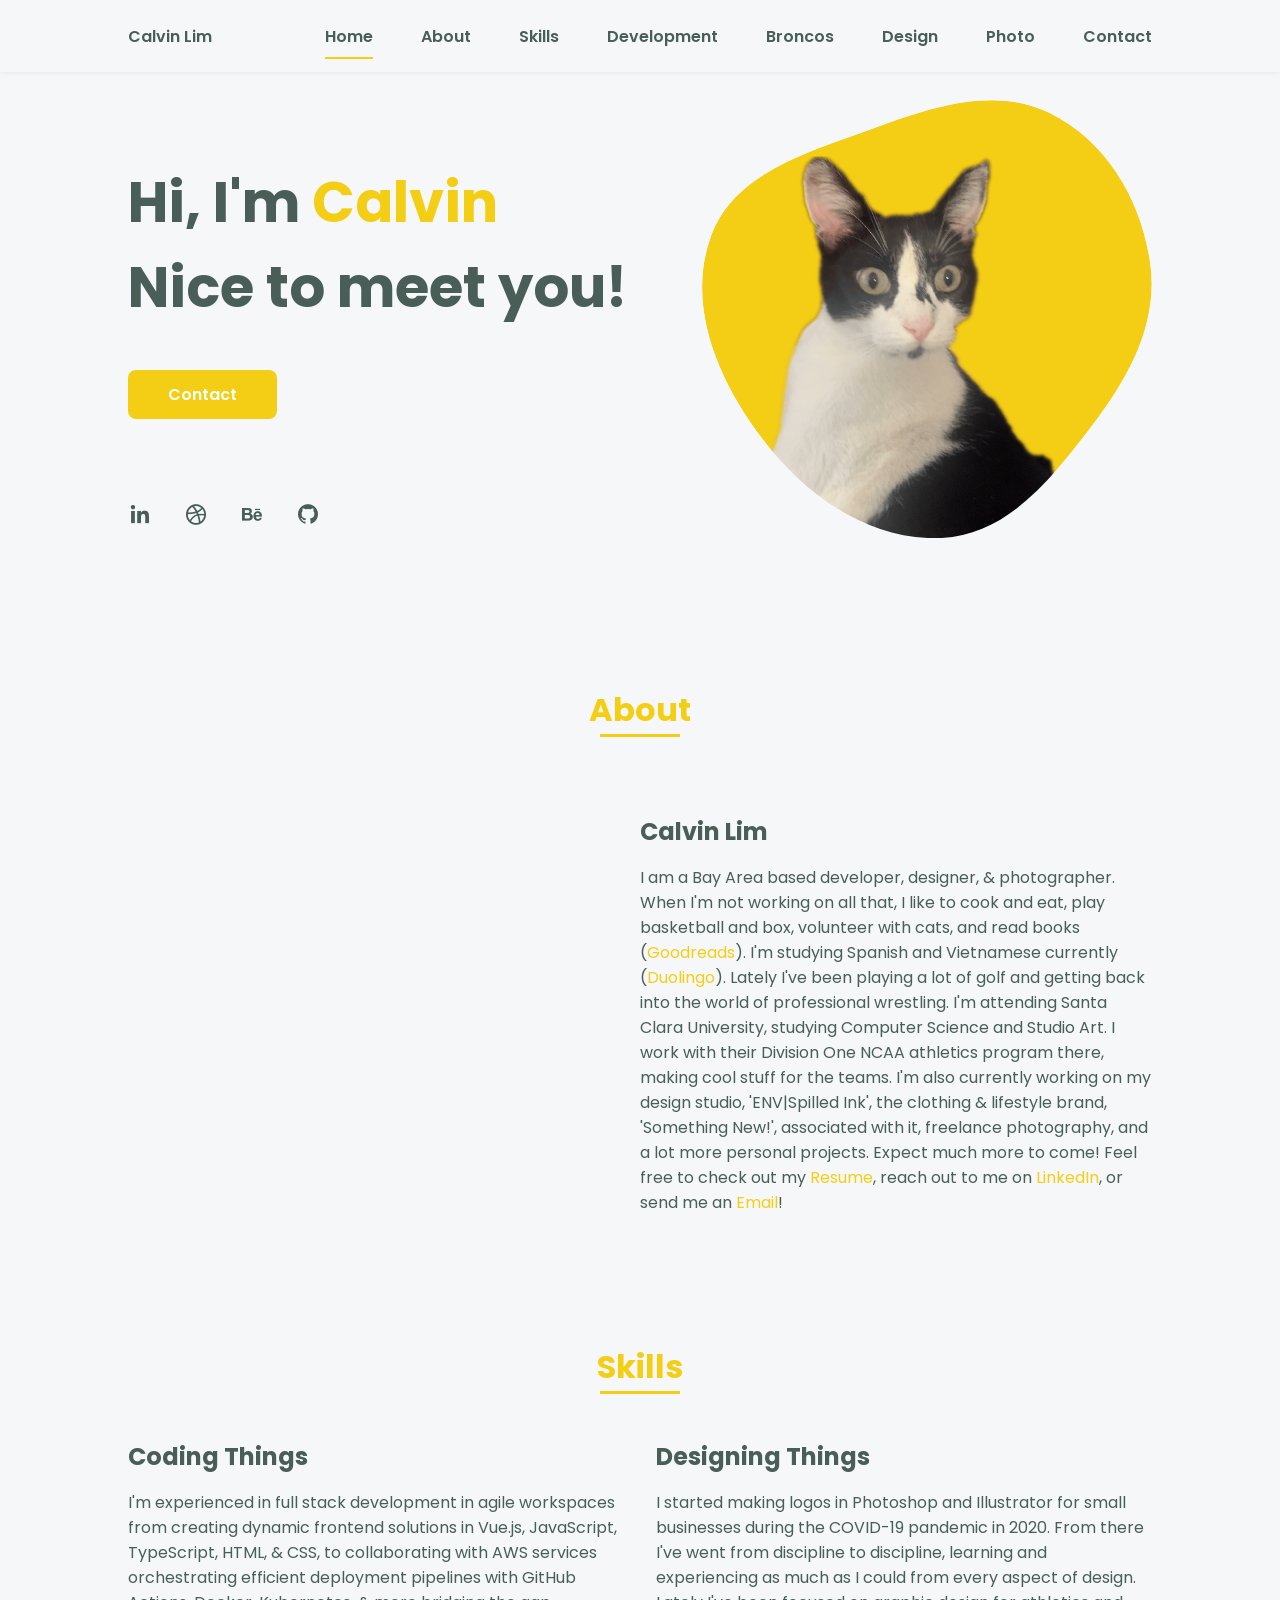
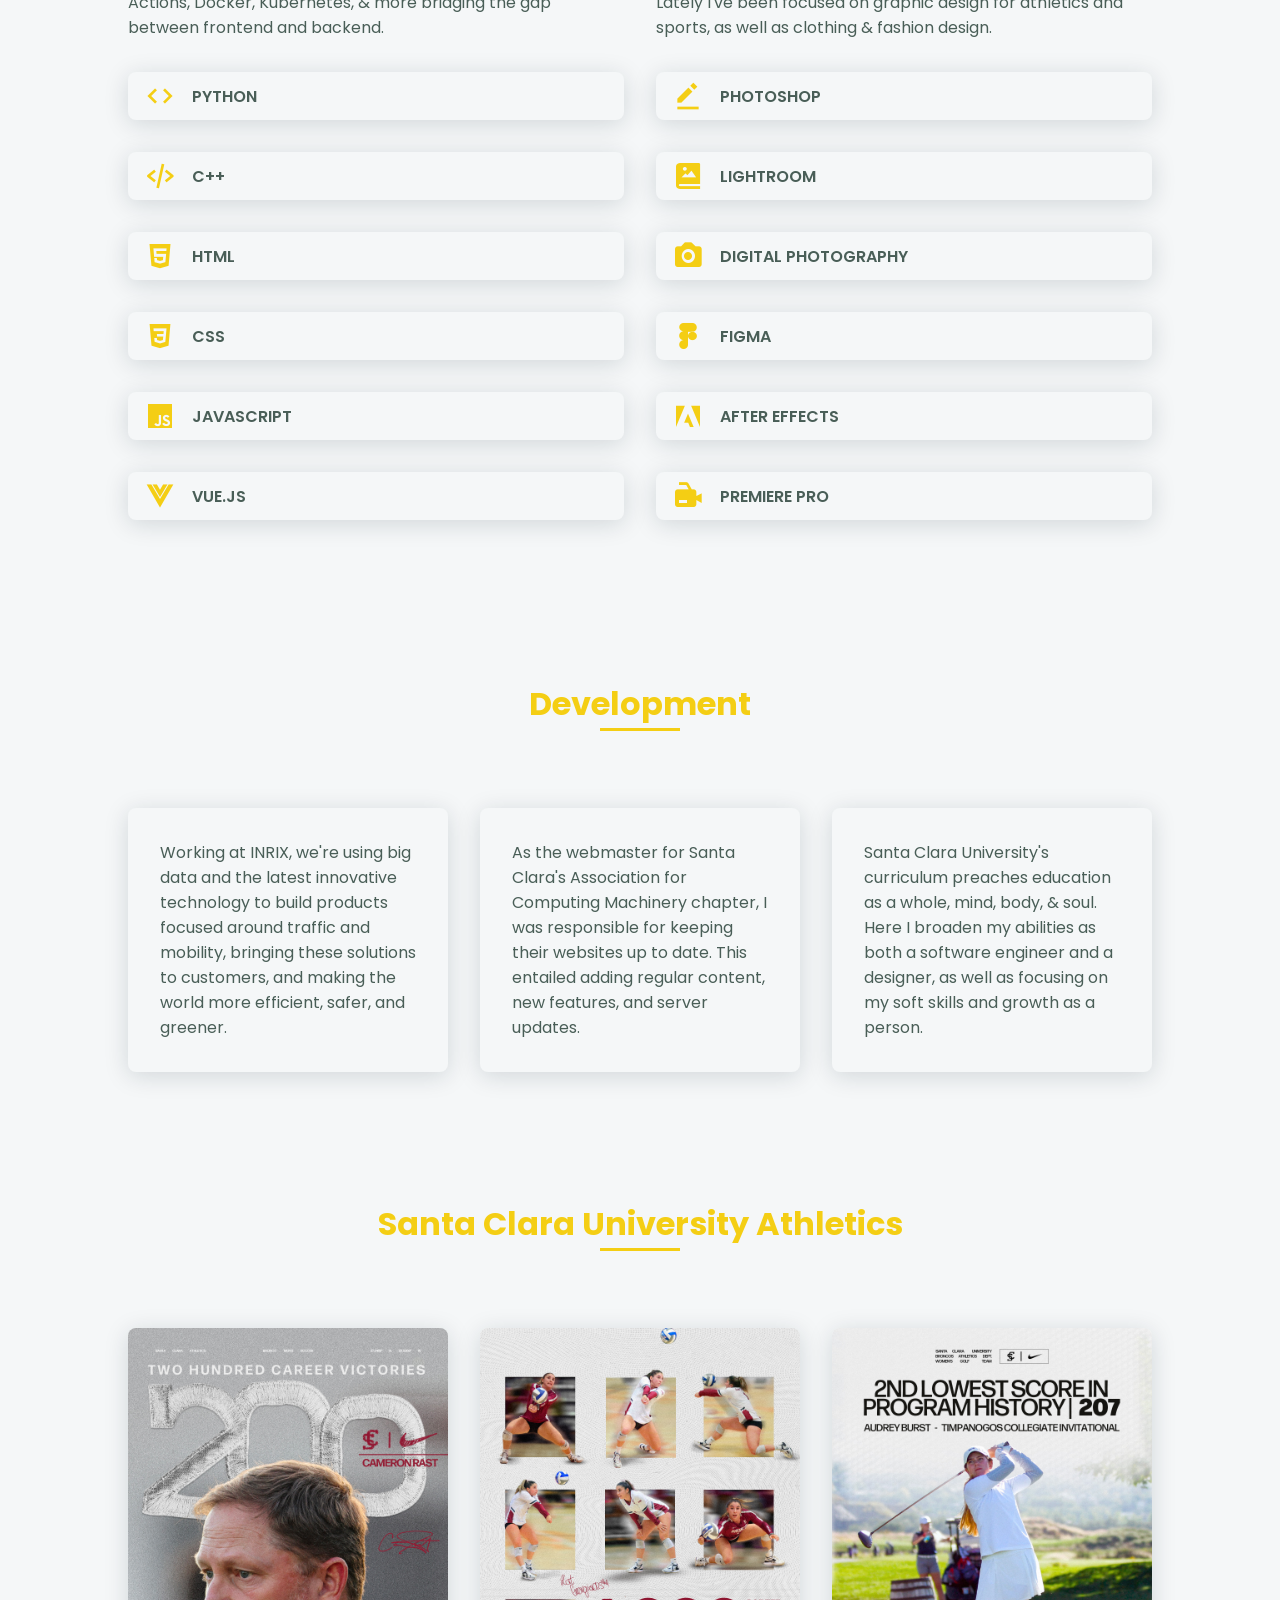
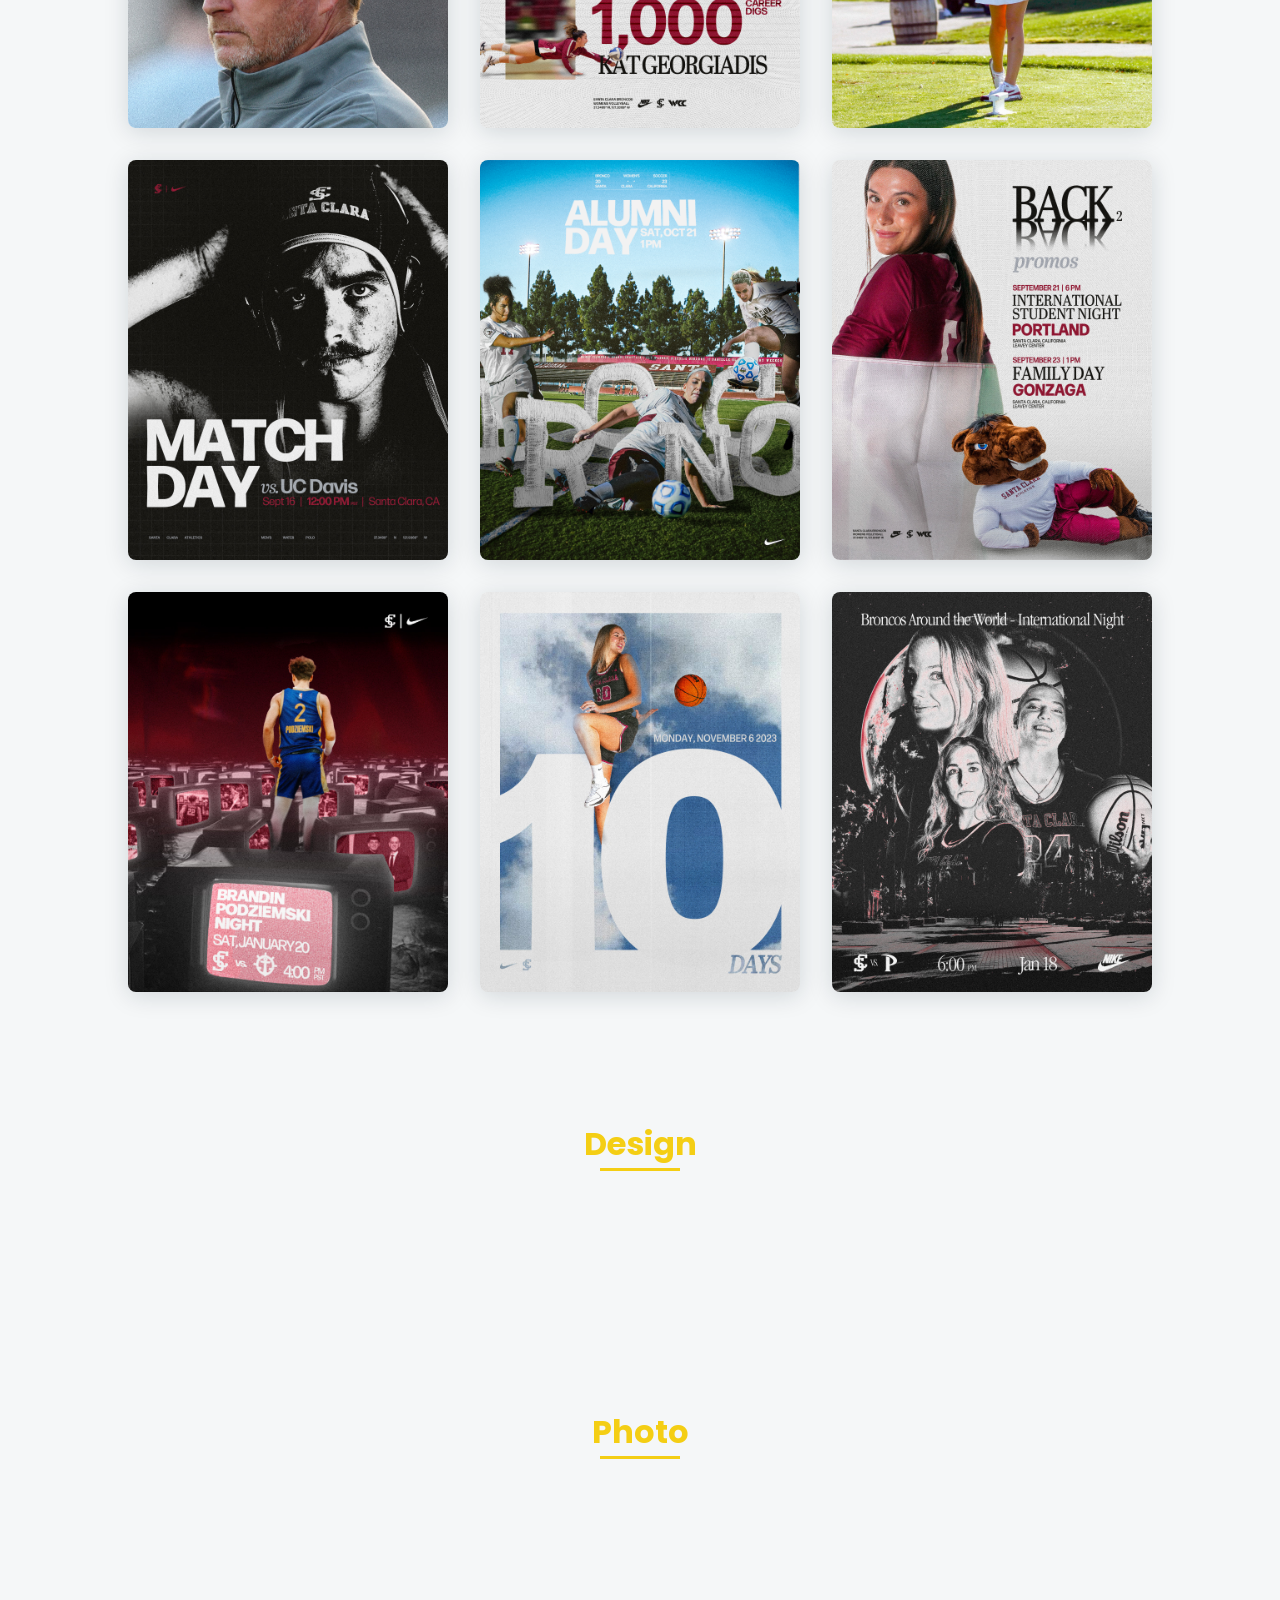
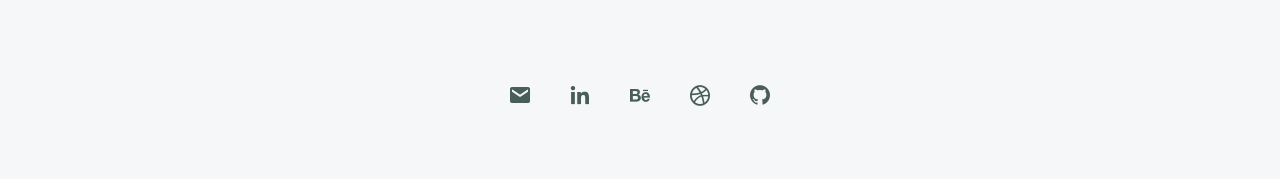
==== index.html @ a31be750 "updated Broncos portfolio" ====
<!DOCTYPE html>
<html lang="en">
    <head>
        <meta charset="UTF-8">
        <meta name="viewport" content="width=device-width, initial-scale=1.0">
        <link rel="stylesheet" href="assets/css/styles.css">
        <link rel="icon" type="image/x-icon" href="https://pixelartmaker-data-78746291193.nyc3.digitaloceanspaces.com/image/da82835a7ab0184.png">
        <link href='https://cdn.jsdelivr.net/npm/boxicons@2.0.5/css/boxicons.min.css' rel='stylesheet'>
        <title>Calvin Lim</title>
    </head>
    <body>
        <header class="l-header">
            <nav class="nav bd-grid">
                <div>
                    <a href="#" class="nav__logo">Calvin Lim</a>
                </div>
                <div class="nav__menu" id="nav-menu">
                    <ul class="nav__list">
                        <li class="nav__item"><a href="#home" class="nav__link active">Home</a></li>
                        <li class="nav__item"><a href="#about" class="nav__link">About</a></li>
                        <li class="nav__item"><a href="#skills" class="nav__link">Skills</a></li>
                        <li class="nav__item"><a href="#development" class="nav__link">Development</a></li>
                        <li class="nav__item"><a href="#broncos" class="nav__link">Broncos</a></li>
                        <li class="nav__item"><a href="#design" class="nav__link">Design</a></li>
                        <li class="nav__item"><a href="#photo" class="nav__link">Photo</a></li>
                        <li class="nav__item"><a href="mailto:wlcalvin3@gmail.com" target="_blank" class="nav__link">Contact</a></li>
                    </ul>
                </div>
                <div class="nav__toggle" id="nav-toggle">
                    <i class='bx bx-menu'></i>
                </div>
            </nav>
        </header>

        <main class="l-main">
            <section class="home bd-grid" id="home">
                <div class="home__data">
                    <h1 class="home__title">Hi, I'm <span class="home__title-color">Calvin</span>
                    <br> Nice to meet you!</h1>
                    <a href="mailto:wlcalvin3@gmail.com" target="_blank" class="button">Contact</a>
                </div>
                <div class="home__social">
                    <a href="https://linkedin.com/in/calvinwlim/" target="_blank" class="home__social-icon"><i class='bx bxl-linkedin'></i></a>
                    <a href="https://dribbble.com/calvinwlim" target="_blank" class="home__social-icon"><i class='bx bxl-dribbble'></i></a>
                    <a href="https://www.behance.net/calvinwlim" target="_blank" class="home__social-icon"><i class='bx bxl-behance' ></i></a>
                    <a href="https://github.com/calvinwlim" target="_blank" class="home__social-icon"><i class='bx bxl-github' ></i></a>
                </div>

                <div class="home__img">
                    <svg class="home__blob" viewBox="0 0 479 467" xmlns="http://www.w3.org/2000/svg" xmlns:xlink="http://www.w3.org/1999/xlink">
                        <mask id="mask0" mask-type="alpha">
                            <path d="M9.19024 145.964C34.0253 76.5814 114.865 54.7299 184.111 29.4823C245.804 6.98884 311.86 -14.9503 370.735 14.143C431.207 44.026 467.948 107.508 477.191 174.311C485.897 237.229 454.931 294.377 416.506 344.954C373.74 401.245 326.068 462.801 255.442 466.189C179.416 469.835 111.552 422.137 65.1576 361.805C17.4835 299.81 -17.1617 219.583 9.19024 145.964Z"/>
                        </mask>
                        <g mask="url(#mask0)">
                            <path d="M9.19024 145.964C34.0253 76.5814 114.865 54.7299 184.111 29.4823C245.804 6.98884 311.86 -14.9503 370.735 14.143C431.207 44.026 467.948 107.508 477.191 174.311C485.897 237.229 454.931 294.377 416.506 344.954C373.74 401.245 326.068 462.801 255.442 466.189C179.416 469.835 111.552 422.137 65.1576 361.805C17.4835 299.81 -17.1617 219.583 9.19024 145.964Z"/>
                            <image class="home__blob-img" x="50" y="60" href="assets/img/cat.png
                            "/>
                        </g>
                    </svg>
                </div>
            </section>

            <section class="about section " id="about">
                <h2 class="section-title">About</h2>
                <div class="about__container bd-grid">
                    <div class="about__img">
                        <img src="assets/img/me.png" alt="">
                    </div>
                    <div>
                        <h2 class="about__subtitle">Calvin Lim</h2>
                        <p class="about__text">I am a Bay Area based developer, designer, & photographer. When I'm not working on all that, I like to cook and eat, play basketball and box, volunteer with cats, and read books (<a href="https://www.goodreads.com/lebron" target="_blank">Goodreads</a>). I'm studying Spanish and Vietnamese currently (<a href="https://www.duolingo.com/profile/lebronofduolingo" target="_blank">Duolingo</a>). Lately I've been playing a lot of golf and getting back into the world of professional wrestling. I'm attending Santa Clara University, studying Computer Science and Studio Art. I work with their Division One NCAA athletics program there, making cool stuff for the teams. I'm also currently working on my design studio, 'ENV|Spilled Ink', the clothing & lifestyle brand, 'Something New!', associated with it, freelance photography, and a lot more personal projects. Expect much more to come! Feel free to check out my <a href="./assets/Calvin Lim - 2023 Resume.pdf"  target="_blank">Resume</a>, reach out to me on <a href="www.linkedin.com/in/calvinwlim/" target="_blank">LinkedIn</a>, or send me an <a href="mailto:wlcalvin3@gmail.com" target="_blank">Email</a>!</p>            
                    </div>                                   
                </div>
            </section>

            <section class="skills section" id="skills">
                <h2 class="section-title">Skills</h2>

                <div class="skills__container bd-grid">          
                    <div>
                        <h2 class="skills__subtitle">Coding Things</h2>
                        <p class="skills__text">I'm experienced in full stack development in agile workspaces from creating dynamic frontend solutions in Vue.js, JavaScript, TypeScript, HTML, & CSS, to collaborating with AWS services orchestrating efficient deployment pipelines with GitHub Actions, Docker, Kubernetes, & more bridging the gap between frontend and backend.</p>
                        <div class="skills__data">
                            <div class="skills__names">
                                <i class='bx bx-code skills__icon'></i>
                                <span class="skills__name">PYTHON</span>
                            </div>
                        </div>
                        <div class="skills__data">
                            <div class="skills__names">
                                <i class='bx bx-code-alt skills__icon'></i>
                                <span class="skills__name">C++</span>
                            </div>
                        </div>
                        <div class="skills__data">
                            <div class="skills__names">
                                <i class='bx bxl-html5 skills__icon'></i>
                                <span class="skills__name">HTML</span>
                            </div>
                        </div>
                        <div class="skills__data">
                            <div class="skills__names">
                                <i class='bx bxl-css3 skills__icon'></i>
                                <span class="skills__name">CSS</span>
                            </div>
                        </div>
                        <div class="skills__data">
                            <div class="skills__names">
                                <i class='bx bxl-javascript skills__icon' ></i>
                                <span class="skills__name">JAVASCRIPT</span>
                            </div>
                        </div>
                        <div class="skills__data">
                            <div class="skills__names">
                                <i class='bx bxl-vuejs skills__icon'></i>
                                <span class="skills__name">VUE.JS</span>
                            </div>
                        </div>
                    </div>
                    <div>
                        <h2 class="skills__subtitle">Designing Things</h2>
                        <p class="skills__text">I started making logos in Photoshop and Illustrator for small businesses during the COVID-19 pandemic in 2020. From there I've went from discipline to discipline, learning and experiencing as much as I could from every aspect of design. Lately I've been focused on graphic design for athletics and sports, as well as clothing & fashion design. </p>
                        <div class="skills__data">
                            <div class="skills__names">
                                <i class='bx bxs-edit-alt skills__icon'></i>
                                <span class="skills__name">PHOTOSHOP</span>
                            </div>
                        </div>
                        <div class="skills__data">
                            <div class="skills__names">
                                <i class='bx bxs-photo-album skills__icon'></i>
                                <span class="skills__name">LIGHTROOM</span>
                            </div>
                        </div>
                        <div class="skills__data">
                            <div class="skills__names">
                                <i class='bx bxs-camera skills__icon'></i>
                                <span class="skills__name">DIGITAL PHOTOGRAPHY</span>
                            </div>
                        </div>
                        <div class="skills__data">
                            <div class="skills__names">
                                <i class='bx bxl-figma skills__icon'></i>
                                <span class="skills__name">FIGMA</span>
                            </div>
                        </div>
                        <div class="skills__data">
                            <div class="skills__names">
                                <i class='bx bxl-adobe skills__icon' ></i>
                                <span class="skills__name">AFTER EFFECTS</span>
                            </div>
                        </div>
                        <div class="skills__data">
                            <div class="skills__names">
                                <i class='bx bxs-video-recording skills__icon'></i>
                                <span class="skills__name">PREMIERE PRO</span>
                            </div>
                        </div>
                    </div>
                </div>
            </section>

            <section class="work section" id="development">
                <h2 class="section-title">Development</h2>

                <div class="work__container bd-grid">
                    <a href="https://inrix.com/" target="_blank" class="work__img">
                        <img src="assets/img/development/work1.jpg" alt="">
                        <p class="work__text">
                            Working at INRIX, we're using big data and the latest innovative technology to build products focused around traffic and mobility, bringing these solutions to customers, and making the world more efficient, safer, and greener.
                        </p>
                    </a>
                    <a href="http://acm.engr.scu.edu/#/" target="_blank" class="work__img">
                        <img src="assets/img/development/work2.jpg" alt="">
                        <p class="work__text">
                            As the webmaster for Santa Clara's Association for Computing Machinery chapter, I was responsible for keeping their websites up to date. This entailed adding regular content, new features, and server updates.
                        </p>
                    </a>
                    <a class="work__img">
                        <img src="assets/img/development/work3.jpg" alt="">
                        <p class="work__text">
                            Santa Clara University's curriculum preaches education as a whole, mind, body, & soul. Here I broaden my abilities as both a software engineer and a designer, as well as focusing on my soft skills and growth as a person.
                        </p>
                    </a>
                </div>
            </section>

            <section class="work section" id="broncos">
                <h2 class="section-title">Santa Clara University Athletics</h2>

                <div class="work__container bd-grid">
                    <a href="https://santaclarabroncos.com/" target="_blank" class="work__img">
                        <img src="assets/img/broncos/1.jpg" alt="">
                    </a>
                    <a href="https://santaclarabroncos.com/" target="_blank" class="work__img">
                        <img src="assets/img/broncos/2.jpg" alt="">
                    </a>
                    <a href="https://santaclarabroncos.com/" target="_blank" class="work__img">
                        <img src="assets/img/broncos/3.jpg" alt="">
                    </a>
                    <a href="https://santaclarabroncos.com/" target="_blank" class="work__img">
                        <img src="assets/img/broncos/4.jpg" alt="">
                    </a>
                    <a href="https://santaclarabroncos.com/" target="_blank" class="work__img">
                        <img src="assets/img/broncos/5.jpg" alt="">
                    </a>
                    <a href="https://santaclarabroncos.com/" target="_blank" class="work__img">
                        <img src="assets/img/broncos/6.jpg" alt="">
                    </a>
                    <a href="https://santaclarabroncos.com/" target="_blank" class="work__img">
                        <img src="assets/img/broncos/7.jpg" alt="">
                    </a>
                    <a href="https://santaclarabroncos.com/" target="_blank" class="work__img">
                        <img src="assets/img/broncos/8.jpg" alt="">
                    </a>
                    <a href="https://santaclarabroncos.com/" target="_blank" class="work__img">
                        <img src="assets/img/broncos/9.jpg" alt="">
                    </a>
                </div>
            </section>

            <section class="work section" id="design">
                <h2 class="section-title">Design</h2>

                <div class="work__container bd-grid">
                    <a href="https://www.behance.net/calvinwlim" target="_blank" class="work__img">
                        <img src="assets/img/work/work1.jpg" alt="">
                    </a>
                    <a href="https://www.behance.net/calvinwlim" target="_blank" class="work__img">
                        <img src="assets/img/work/work2.jpg" alt="">
                    </a>
                    <a href="https://www.behance.net/calvinwlim" target="_blank" class="work__img">
                        <img src="assets/img/work/work3.jpg" alt="">
                    </a>
                    <a href="https://www.behance.net/calvinwlim" target="_blank" class="work__img">
                        <img src="assets/img/work/work4.jpg" alt="">
                    </a>
                    <a href="https://www.behance.net/calvinwlim" target="_blank" class="work__img">
                        <img src="assets/img/work/work5.png" alt="">
                    </a>
                    <a href="https://www.behance.net/calvinwlim" target="_blank" class="work__img">
                        <img src="assets/img/work/work6.jpg" alt="">
                    </a>
                </div>
            </section>

            <section class="work section" id="photo">
                <h2 class="section-title">Photo</h2>

                <div class="work__container bd-grid">
                    <a href="https://www.behance.net/spilledink" target="_blank" class="work__img">
                        <img src="assets/img/photos/photo1.jpg" alt="">
                    </a>
                    <a href="https://www.behance.net/spilledink" target="_blank" class="work__img">
                        <img src="assets/img/photos/photo2.jpg" alt="">
                    </a>
                    <a href="https://www.behance.net/spilledink" target="_blank" class="work__img">
                        <img src="assets/img/photos/photo3.jpg" alt="">
                    </a>
                    <a href="https://www.behance.net/spilledink" target="_blank" class="work__img">
                        <img src="assets/img/photos/photo4.jpg" alt="">
                    </a>
                    <a href="https://www.behance.net/spilledink" target="_blank" class="work__img">
                        <img src="assets/img/photos/photo5.jpg" alt="">
                    </a>
                    <a href="https://www.behance.net/spilledink" target="_blank" class="work__img">
                        <img src="assets/img/photos/photo6.jpg" alt="">
                    </a>
                    <a href="https://www.behance.net/spilledink" target="_blank" class="work__img">
                        <img src="assets/img/photos/photo7.jpg" alt="">
                    </a>
                    <a href="https://www.behance.net/spilledink" target="_blank" class="work__img">
                        <img src="assets/img/photos/photo8.jpg" alt="">
                    </a>
                    <a href="https://www.behance.net/spilledink" target="_blank" class="work__img">
                        <img src="assets/img/photos/photo9.jpg" alt="">
                    </a>
                </div>
            </section>
        </main>

        <footer class="footer">
            <div class="footer__social">
                <a href="mailto:wlcalvin3@gmail.com" class="footer__icon"><i class='bx bxs-envelope'></i></a>
                <a href="https://www.linkedin.com/in/calvinwlim/" target="_blank" class="footer__icon"><i class='bx bxl-linkedin'></i></a>
                <a href="https://www.behance.net/calvinwlim" target="_blank" class="footer__icon"><i class='bx bxl-behance' ></i></a>
                <a href="https://dribbble.com/calvinwlim" target="_blank" class="footer__icon"><i class='bx bxl-dribbble'></i></a>
                <a href="https://github.com/calvinwlim" target="_blank" class="footer__icon"><i class='bx bxl-github' ></i></a>
            </div>
        </footer>

        <script src="https://unpkg.com/scrollreveal"></script>
        <script src="assets/js/main.js"></script>
    </body>
</html>
---- assets/css/styles.css ----
@import url("https://fonts.googleapis.com/css2?family=Poppins:wght@400;600;700&display=swap");

:root {
  --header-height: 3rem;
  --font-semi: 600;
  --hue-color: 224;
  --first-color: #F4CE14;
  --second-color: #495E57;
  --body-font: 'Poppins', sans-serif;
  --big-font-size: 2rem;
  --h2-font-size: 1.25rem;
  --normal-font-size: .938rem;
  --smaller-font-size: .75rem;
  --mb-2: 1rem;
  --mb-4: 2rem;
  --mb-5: 2.5rem;
  --mb-6: 3rem;
  --z-back: -10;
  --z-fixed: 100;
}

@media screen and (min-width: 968px) {
  :root {
    --big-font-size: 3.5rem;
    --h2-font-size: 2rem;
    --normal-font-size: 1rem;
    --smaller-font-size: .875rem;
  }
}

/*===== BASE =====*/
*, ::before, ::after {
  box-sizing: border-box;
  background-color: #F5F7F8;
}

html {
  scroll-behavior: smooth;
}

body {
  margin: var(--header-height) 0 0 0;
  font-family: var(--body-font);
  font-size: var(--normal-font-size);
  color: var(--second-color);
}

h1, h2, p {
  margin: 0;
}

ul {
  margin: 0;
  padding: 0;
  list-style: none;
}

a {
  color: #F4CE14;
  text-decoration: none;
}

img {
  max-width: 100%;
  height: auto;
  display: block;
}

.section-title {
  position: relative;
  font-size: var(--h2-font-size);
  color: var(--first-color);
  margin-top: var(--mb-2);
  margin-bottom: var(--mb-4);
  text-align: center;
}

.section-title::after {
  position: absolute;
  content: '';
  width: 64px;
  height: 0.18rem;
  left: 0;
  right: 0;
  margin: auto;
  top: 2rem;
  background-color: var(--first-color);
}

.section {
  padding-top: 3rem;
  padding-bottom: 2rem;
}

.bd-grid {
  max-width: 1024px;
  display: grid;
  margin-left: var(--mb-2);
  margin-right: var(--mb-2);
}

.l-header {
  width: 100%;
  position: fixed;
  top: 0;
  left: 0;
  z-index: var(--z-fixed);
  background-color: #F5F7F8;
  box-shadow: 0 1px 4px rgba(146, 161, 176, 0.15);
}

.nav {
  height: var(--header-height);
  display: flex;
  justify-content: space-between;
  align-items: center;
  font-weight: var(--font-semi);
}

@media screen and (max-width: 767px) {
  .nav__menu {
    position: fixed;
    top: var(--header-height);
    right: -100%;
    width: 80%;
    height: 100%;
    padding: 2rem;
    background-color: var(--second-color);
    transition: .1s;
  }
}

.nav__item {
  margin-bottom: var(--mb-4);
}

.nav__link {
  position: relative;
  color: #fff;
}

.nav__link:hover {
  position: relative;
}

.nav__link:hover::after {
  position: absolute;
  content: '';
  width: 100%;
  height: 0.18rem;
  left: 0;
  top: 2rem;
  background-color: var(--first-color);
}

.nav__logo {
  color: var(--second-color);
}

.nav__toggle {
  color: var(--second-color);
  font-size: 1.5rem;
  cursor: pointer;
}

.active::after {
  position: absolute;
  content: '';
  width: 100%;
  height: 0.18rem;
  left: 0;
  top: 2rem;
  background-color: var(--first-color);
}

.show {
  right: 0;
}

.home {
  position: relative;
  row-gap: 5rem;
  padding: 4rem 0 5rem;
}

.home__data {
  align-self: center;
}

.home__title {
  font-size: var(--big-font-size);
  margin-bottom: var(--mb-5);
}

.home__title-color {
  color: var(--first-color);
  
}

.home__social {
  display: flex;
  flex-direction: column;
}

.home__social-icon {
  width: max-content;
  margin-bottom: var(--mb-2);
  font-size: 1.5rem;
  color: var(--second-color);
}

.home__social-icon:hover {
  color: var(--first-color);
}

.home__img {
  position: absolute;
  right: 0;
  bottom: 0;
  width: 260px;
}

.home__blob {
  fill: var(--first-color);
}

.home__blob-img {
  width: 360px;
}

/*BUTTONS*/
.button {
  display: inline-block;
  background-color: var(--first-color);
  color: #fff;
  padding: .75rem 2.5rem;
  font-weight: var(--font-semi);
  border-radius: .5rem;
  transition: .1s;
}

.button:hover {
  box-shadow: 0px 10px 36px rgba(0, 0, 0, 0.15);
}

/* ===== ABOUT =====*/
.about__container {
  row-gap: 2rem;
  text-align: center;
}

.about__subtitle {
  margin-bottom: var(--mb-2);
}

.about__img {
  justify-self: center;
}

.about__img img {
  width: 200px;
  border-radius: .5rem;
}

.skills__container {
  row-gap: 2rem;
  text-align: center;
}

.skills__subtitle {
  margin-bottom: var(--mb-2);
}

.skills__text {
  margin-bottom: var(--mb-4);
}

.skills__data {
  display: flex;
  justify-content: space-between;
  align-items: center;
  position: relative;
  font-weight: var(--font-semi);
  padding: .5rem 1rem;
  margin-bottom: var(--mb-4);
  border-radius: .5rem;
  box-shadow: 0px 4px 25px rgba(14, 36, 49, 0.15);
}

.skills__icon {
  font-size: 2rem;
  margin-right: var(--mb-2);
  color: var(--first-color);
}

.skills__names {
  display: flex;
  align-items: center;
}

.skills__bar {
  position: absolute;
  left: 0;
  bottom: 0;
  background-color: var(--first-color);
  height: .25rem;
  border-radius: .5rem;
  z-index: var(--z-back);
}

.skills__html {
  width: 95%;
}

.skills__css {
  width: 85%;
}

.skills__js {
  width: 65%;
}

.skills__ux {
  width: 85%;
}

.skills__img {
  border-radius: .5rem;
}

.work__container {
  row-gap: 2rem;
}

.work__img {
  box-shadow: 0px 4px 25px rgba(14, 36, 49, 0.15);
  border-radius: .5rem;
  overflow: hidden;
}

.work__img img {
  transition: .3s;
}

.work__img img:hover {
  transform: scale(1.1);
}

.work__text {
  color: var(--second-color);
  margin-top: var(--mb-4);
  margin-bottom: var(--mb-4);
  margin-left: var(--mb-4);
  margin-right: var(--mb-4);
}

.contact__input {
  width: 100%;
  font-size: var(--normal-font-size);
  font-weight: var(--font-semi);
  padding: 1rem;
  border-radius: .5rem;
  border: 1.5px solid var(--second-color);
  outline: none;
  margin-bottom: var(--mb-4);
}

.contact__button {
  display: block;
  border: none;
  outline: none;
  font-size: var(--normal-font-size);
  cursor: pointer;
  margin-left: auto;
}

.footer {
  background-color: #F5F7F8;
  color: #495E57;
  text-align: center;
  font-weight: var(--font-semi);
  padding: 2rem 0;
}

.footer__title {
  font-size: 2rem;
  margin-bottom: var(--mb-4);
}

.footer__social {
  margin-bottom: var(--mb-4);
}

.footer__icon {
  font-size: 1.5rem;
  color: #495E57;
  margin: 0 var(--mb-2);
}

.footer__copy {
  font-size: var(--smaller-font-size);
}

@media screen and (max-width: 320px) {
  .home {
    row-gap: 2rem;
  }
  .home__img {
    width: 200px;
  }
}

@media screen and (min-width: 576px) {
  .home {
    padding: 4rem 0 2rem;
  }
  .home__social {
    padding-top: 0;
    padding-bottom: 2.5rem;
    flex-direction: row;
    align-self: flex-end;
  }
  .home__social-icon {
    margin-bottom: 0;
    margin-right: var(--mb-4);
  }
  .home__img {
    width: 300px;
    bottom: 25%;
  }
  .about__container {
    grid-template-columns: repeat(2, 1fr);
    align-items: center;
    text-align: initial;
  }
  .skills__container {
    grid-template-columns: .7fr;
    justify-content: center;
    column-gap: 1rem;
  }
  .work__container {
    grid-template-columns: repeat(2, 1fr);
    column-gap: 2rem;
    padding-top: 2rem;
  }
  .contact__form {
    width: 360px;
    padding-top: 2rem;
  }
  .contact__container {
    justify-items: center;
  }
}

@media screen and (min-width: 768px) {
  body {
    margin: 0;
  }
  .section {
    padding-top: 4rem;
    padding-bottom: 3rem;
  }
  .section-title {
    margin-bottom: var(--mb-6);
  }
  .section-title::after {
    width: 80px;
    top: 3rem;
  }
  .nav {
    height: calc(var(--header-height) + 1.5rem);
  }
  .nav__list {
    display: flex;
    padding-top: 0;
  }
  .nav__item {
    margin-left: var(--mb-6);
    margin-bottom: 0;
  }
  .nav__toggle {
    display: none;
  }
  .nav__link {
    color: var(--second-color);
  }
  .home {
    padding: 8rem 0 2rem;
  }
  .home__img {
    width: 400px;
    bottom: 10%;
  }
  .about__container {
    padding-top: 2rem;
  }
  .about__img img {
    width: 500px;
  }
  .skills__container {
    grid-template-columns: repeat(2, 1fr);
    column-gap: 2rem;
    align-items: center;
    text-align: initial;
  }
  .work__container {
    grid-template-columns: repeat(3, 1fr);
    column-gap: 2rem;
  }
}

@media screen and (min-width: 992px) {
  .bd-grid {
    margin-left: auto;
    margin-right: auto;
  }
  .home {
    padding: 10rem 0 2rem;
  }
  .home__img {
    width: 450px;
  }
}
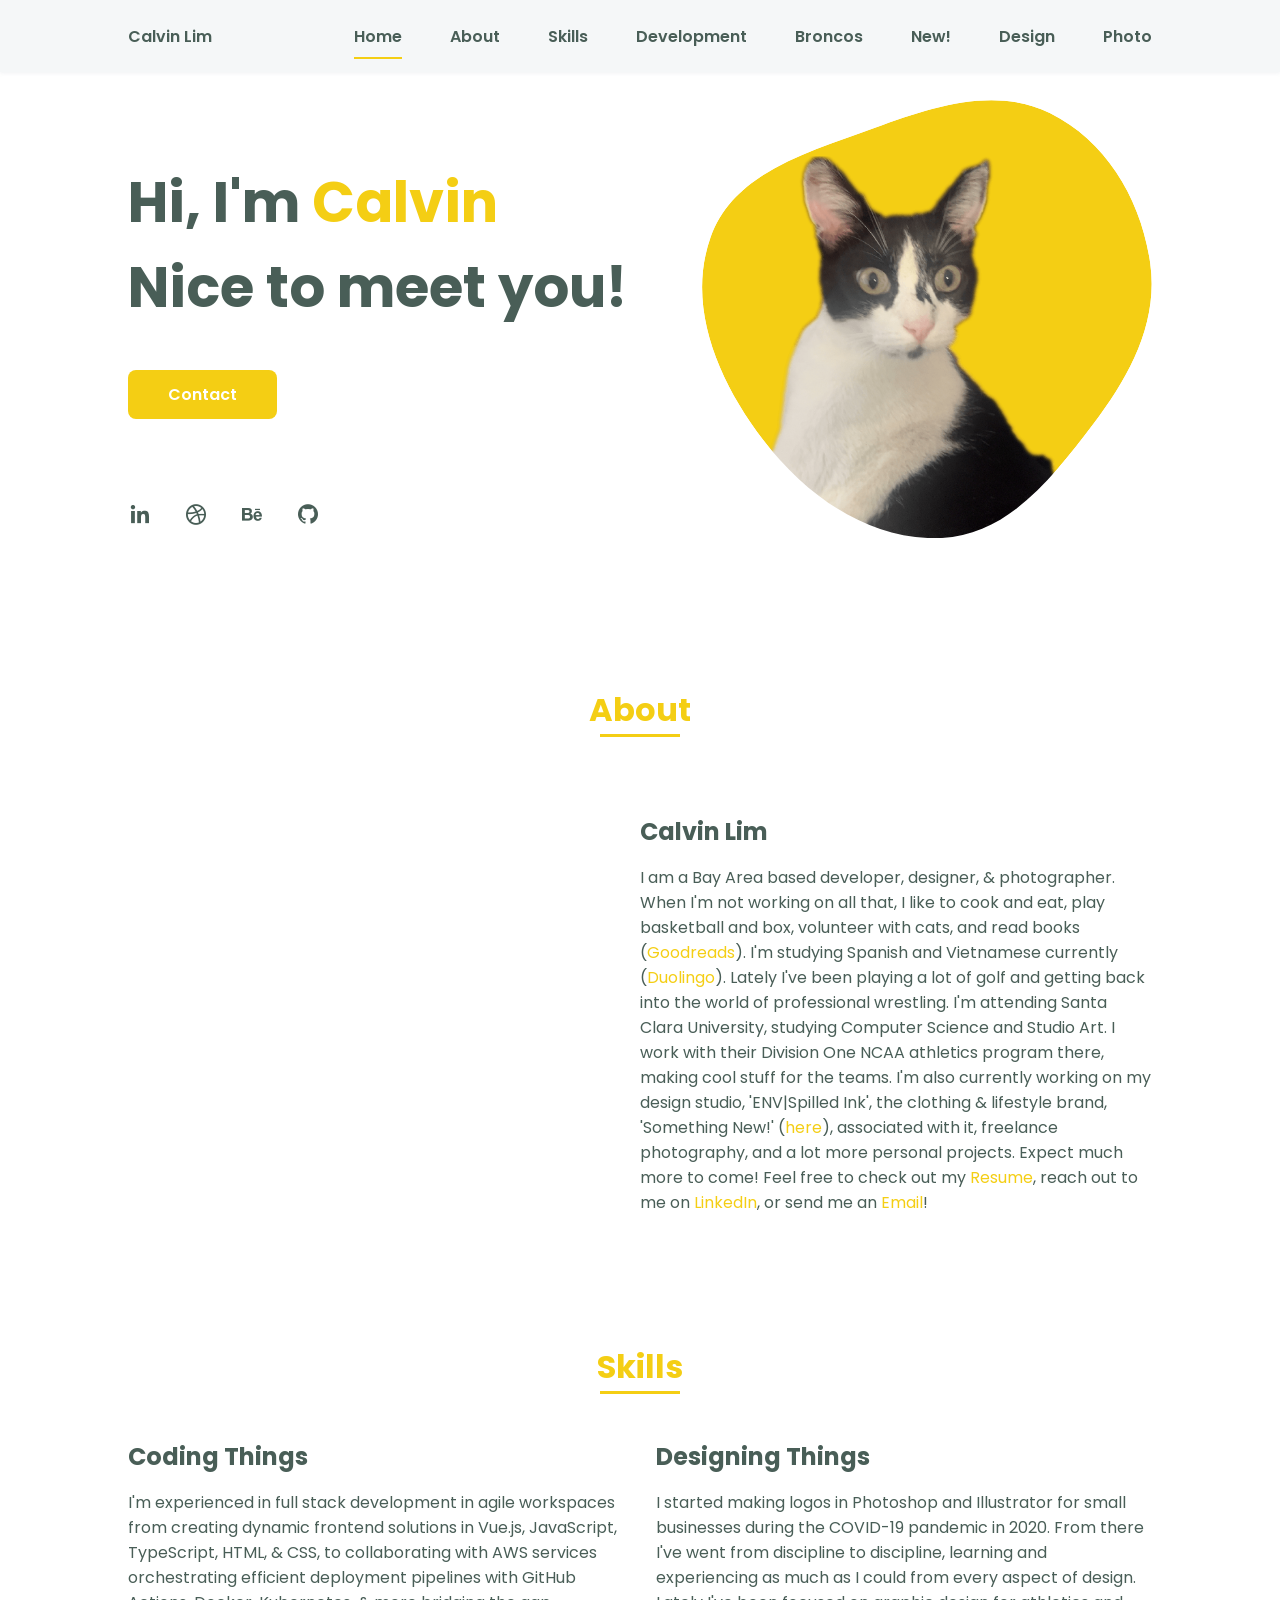
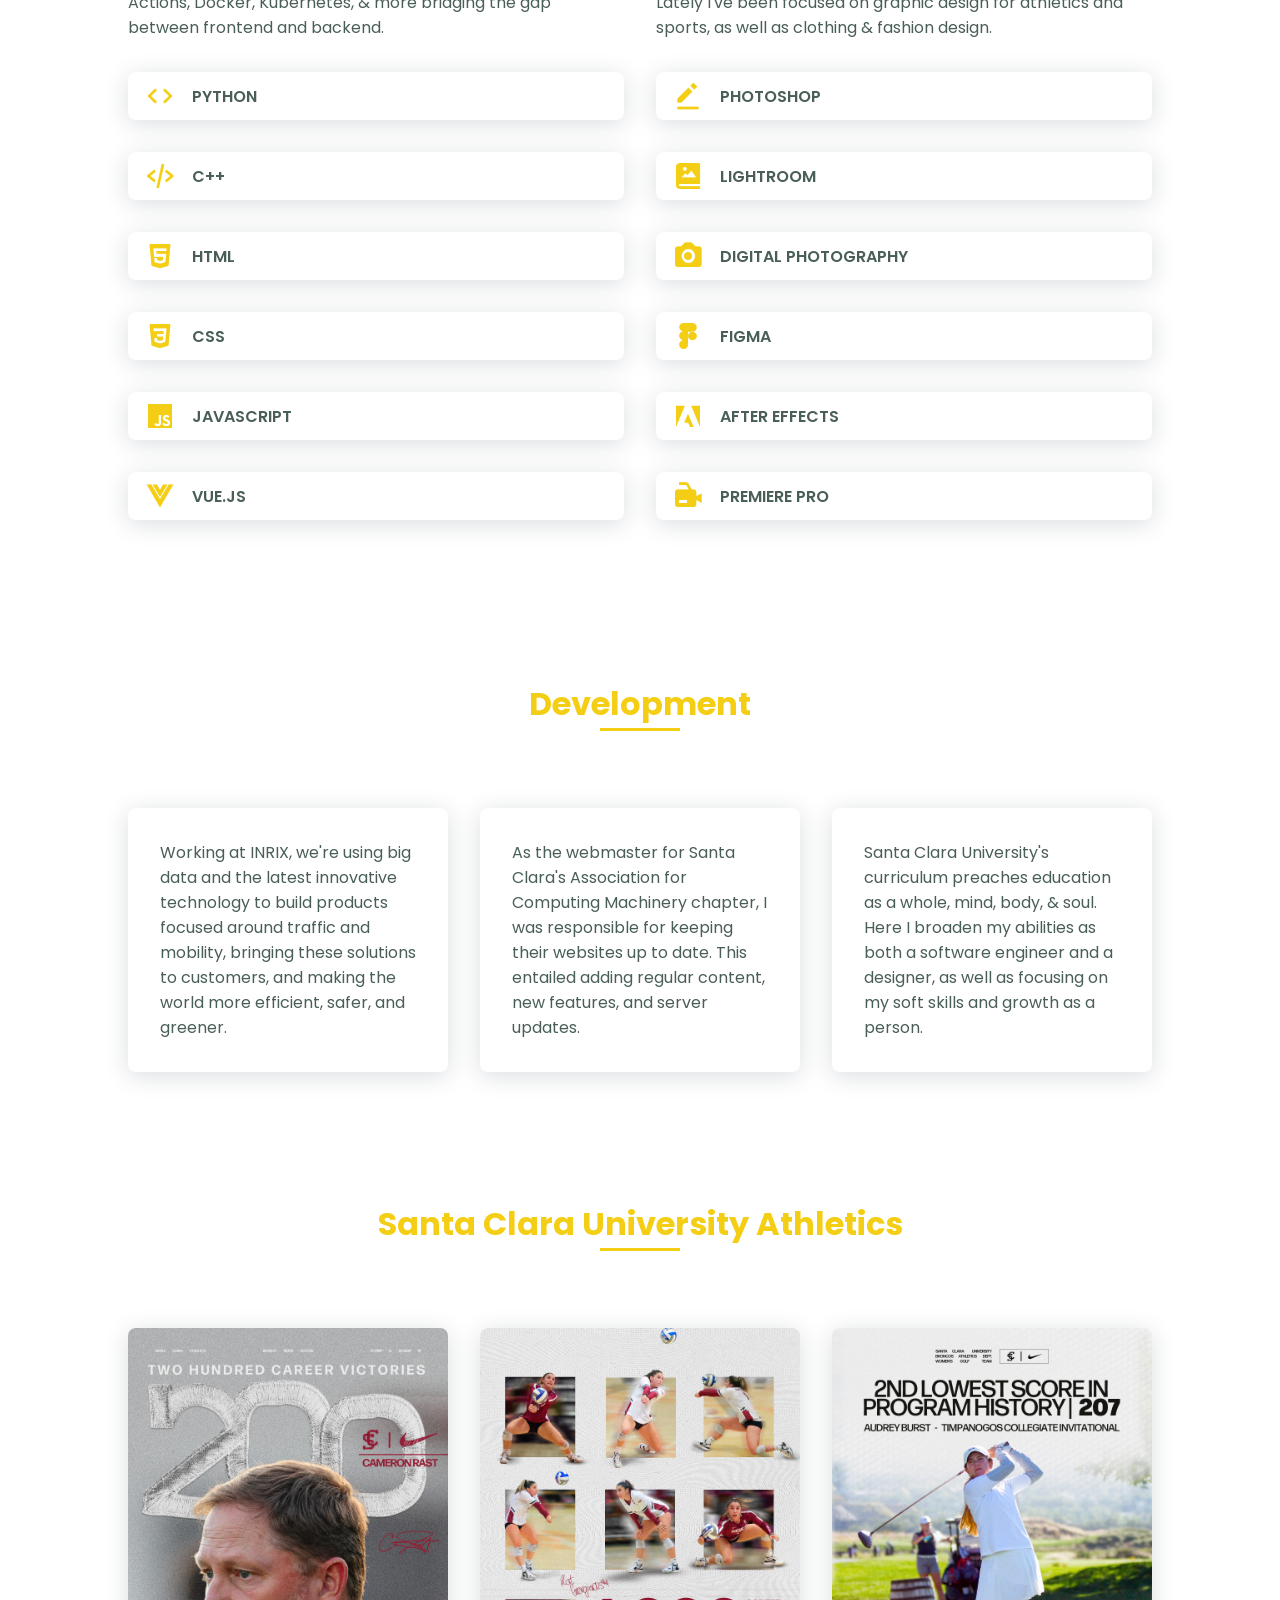
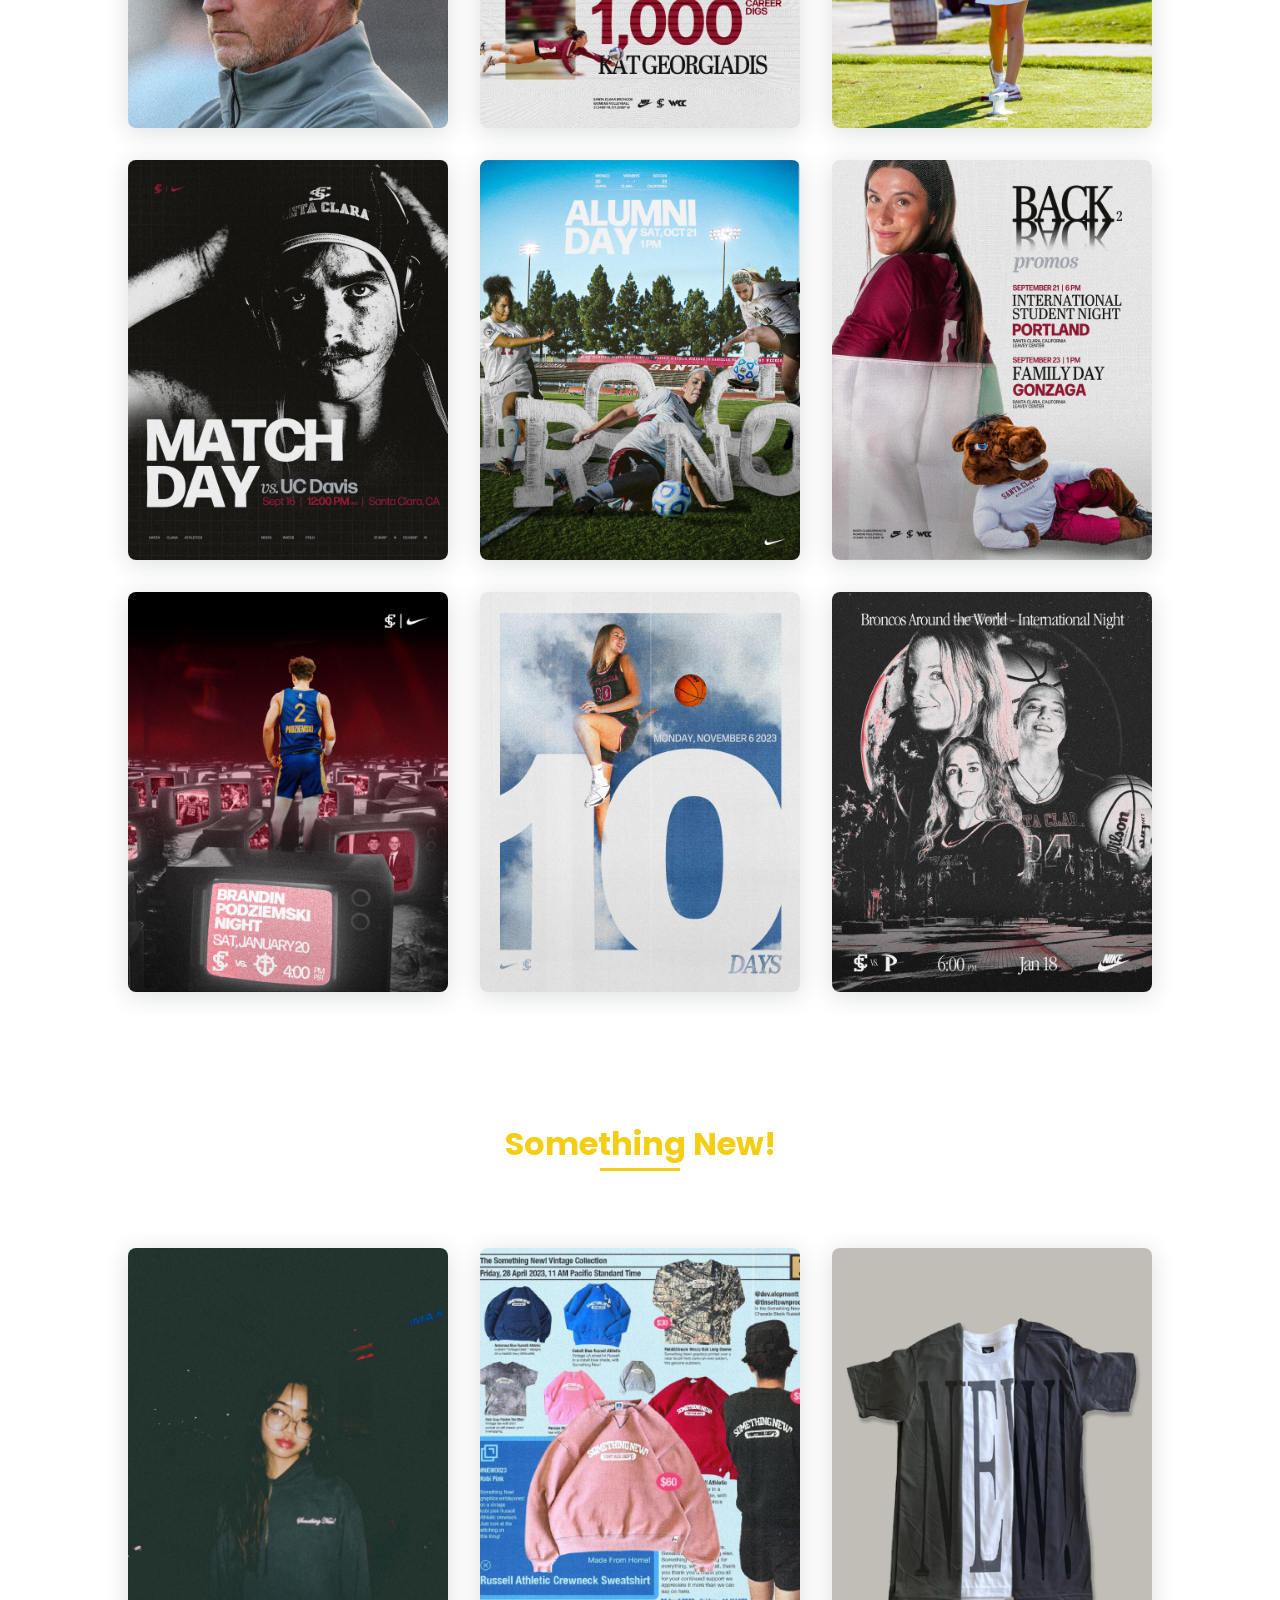
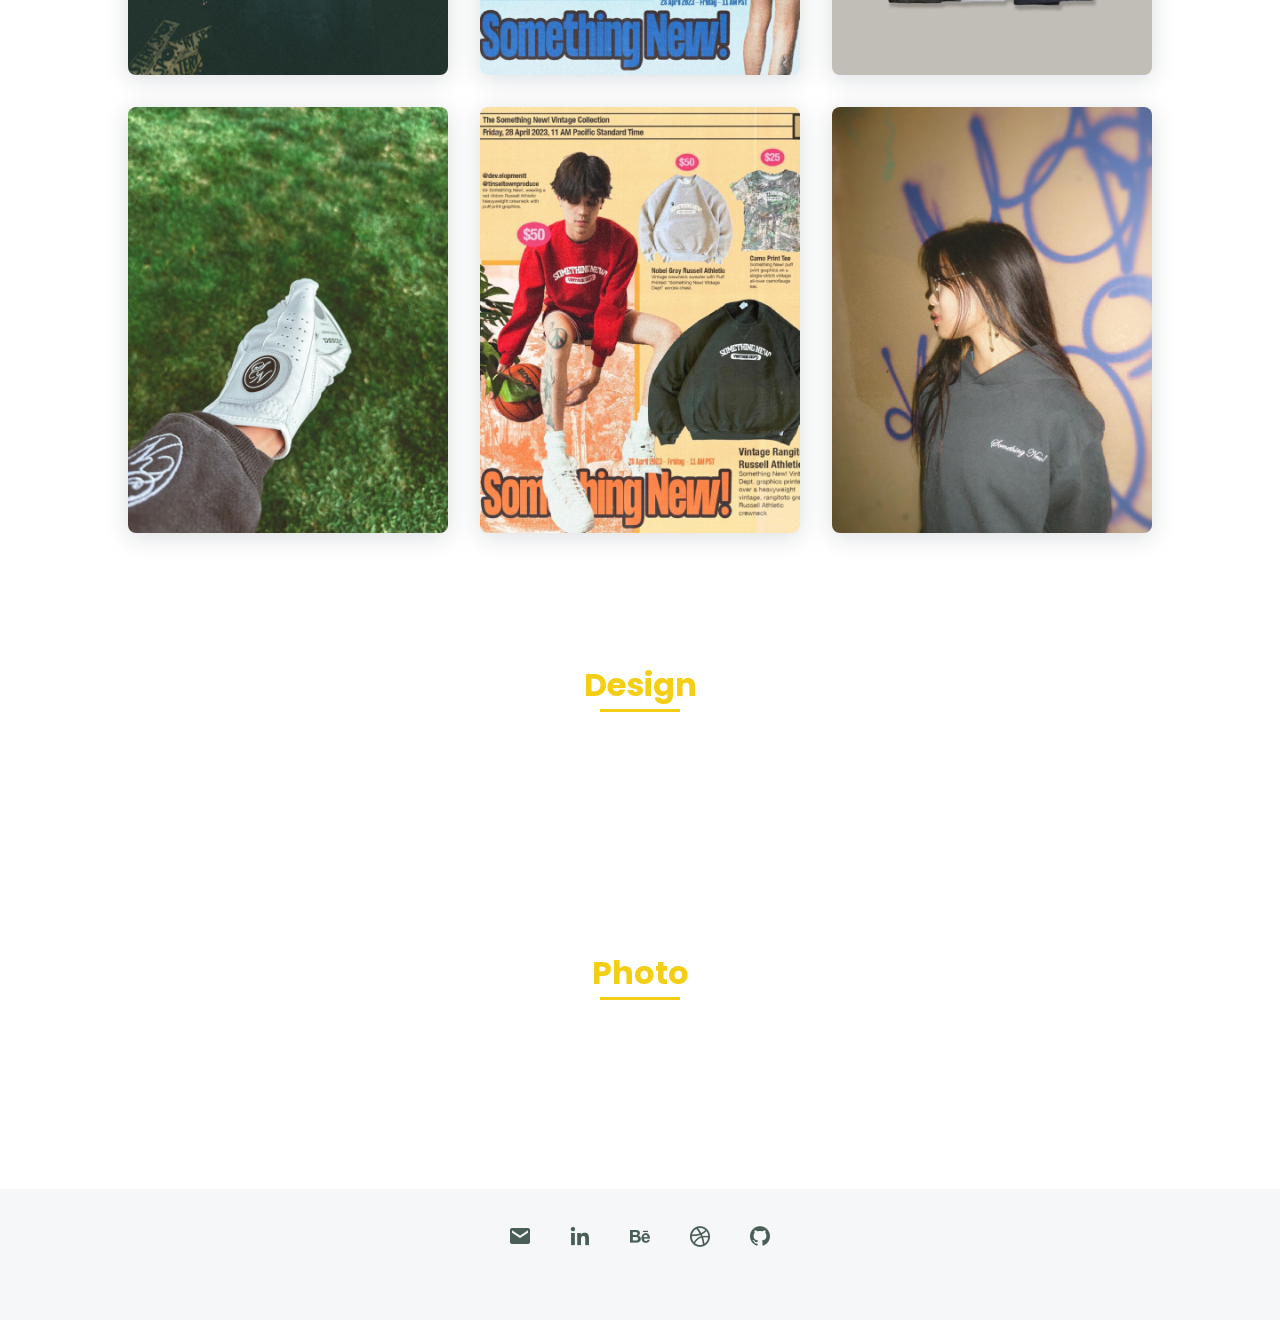
==== commit e300a4f1: "added new section" ====
--- a/index.html
+++ b/index.html
@@ -21,9 +21,10 @@
                         <li class="nav__item"><a href="#skills" class="nav__link">Skills</a></li>
                         <li class="nav__item"><a href="#development" class="nav__link">Development</a></li>
                         <li class="nav__item"><a href="#broncos" class="nav__link">Broncos</a></li>
+                        <li class="nav__item"><a href="#new" class="nav__link">New!</a></li>
                         <li class="nav__item"><a href="#design" class="nav__link">Design</a></li>
                         <li class="nav__item"><a href="#photo" class="nav__link">Photo</a></li>
-                        <li class="nav__item"><a href="mailto:wlcalvin3@gmail.com" target="_blank" class="nav__link">Contact</a></li>
+                        <!-- <li class="nav__item"><a href="mailto:wlcalvin3@gmail.com" target="_blank" class="nav__link">Contact</a></li> -->
                     </ul>
                 </div>
                 <div class="nav__toggle" id="nav-toggle">
@@ -68,7 +69,7 @@
                     </div>
                     <div>
                         <h2 class="about__subtitle">Calvin Lim</h2>
-                        <p class="about__text">I am a Bay Area based developer, designer, & photographer. When I'm not working on all that, I like to cook and eat, play basketball and box, volunteer with cats, and read books (<a href="https://www.goodreads.com/lebron" target="_blank">Goodreads</a>). I'm studying Spanish and Vietnamese currently (<a href="https://www.duolingo.com/profile/lebronofduolingo" target="_blank">Duolingo</a>). Lately I've been playing a lot of golf and getting back into the world of professional wrestling. I'm attending Santa Clara University, studying Computer Science and Studio Art. I work with their Division One NCAA athletics program there, making cool stuff for the teams. I'm also currently working on my design studio, 'ENV|Spilled Ink', the clothing & lifestyle brand, 'Something New!', associated with it, freelance photography, and a lot more personal projects. Expect much more to come! Feel free to check out my <a href="./assets/Calvin Lim - 2023 Resume.pdf"  target="_blank">Resume</a>, reach out to me on <a href="www.linkedin.com/in/calvinwlim/" target="_blank">LinkedIn</a>, or send me an <a href="mailto:wlcalvin3@gmail.com" target="_blank">Email</a>!</p>            
+                        <p class="about__text">I am a Bay Area based developer, designer, & photographer. When I'm not working on all that, I like to cook and eat, play basketball and box, volunteer with cats, and read books (<a href="https://www.goodreads.com/lebron" target="_blank">Goodreads</a>). I'm studying Spanish and Vietnamese currently (<a href="https://www.duolingo.com/profile/lebronofduolingo" target="_blank">Duolingo</a>). Lately I've been playing a lot of golf and getting back into the world of professional wrestling. I'm attending Santa Clara University, studying Computer Science and Studio Art. I work with their Division One NCAA athletics program there, making cool stuff for the teams. I'm also currently working on my design studio, 'ENV|Spilled Ink', the clothing & lifestyle brand, 'Something New!' (<a href="https://somethingnew.one/" target="_blank">here</a>), associated with it, freelance photography, and a lot more personal projects. Expect much more to come! Feel free to check out my <a href="./assets/Calvin Lim - Resume.pdf"  target="_blank">Resume</a>, reach out to me on <a href="www.linkedin.com/in/calvinwlim/" target="_blank">LinkedIn</a>, or send me an <a href="mailto:wlcalvin3@gmail.com" target="_blank">Email</a>!</p>            
                     </div>                                   
                 </div>
             </section>
@@ -215,6 +216,31 @@
                     </a>
                     <a href="https://santaclarabroncos.com/" target="_blank" class="work__img">
                         <img src="assets/img/broncos/9.jpg" alt="">
+                    </a>
+                </div>
+            </section>
+
+            <section class="work section" id="new">
+                <h2 class="section-title">Something New!</h2>
+
+                <div class="work__container bd-grid">
+                    <a href="https://somethingnew.one/" target="_blank" class="work__img">
+                        <img src="assets/img/new/new1.jpg" alt="">
+                    </a>
+                    <a href="https://somethingnew.one/" target="_blank" class="work__img">
+                        <img src="assets/img/new/new2.jpg" alt="">
+                    </a>
+                    <a href="https://somethingnew.one/" target="_blank" class="work__img">
+                        <img src="assets/img/new/new3.jpg" alt="">
+                    </a>
+                    <a href="https://somethingnew.one/" target="_blank" class="work__img">
+                        <img src="assets/img/new/new4.jpg" alt="">
+                    </a>
+                    <a href="https://somethingnew.one/" target="_blank" class="work__img">
+                        <img src="assets/img/new/new5.jpg" alt="">
+                    </a>
+                    <a href="https://somethingnew.one/" target="_blank" class="work__img">
+                        <img src="assets/img/new/new6.jpg" alt="">
                     </a>
                 </div>
             </section>
--- a/assets/css/styles.css
+++ b/assets/css/styles.css
@@ -31,7 +31,7 @@
 /*===== BASE =====*/
 *, ::before, ::after {
   box-sizing: border-box;
-  background-color: #F5F7F8;
+  /* background-color: #F5F7F8; */
 }
 
 html {
@@ -333,6 +333,8 @@
 }
 
 .work__img {
+  width: auto;
+  height: auto;
   box-shadow: 0px 4px 25px rgba(14, 36, 49, 0.15);
   border-radius: .5rem;
   overflow: hidden;
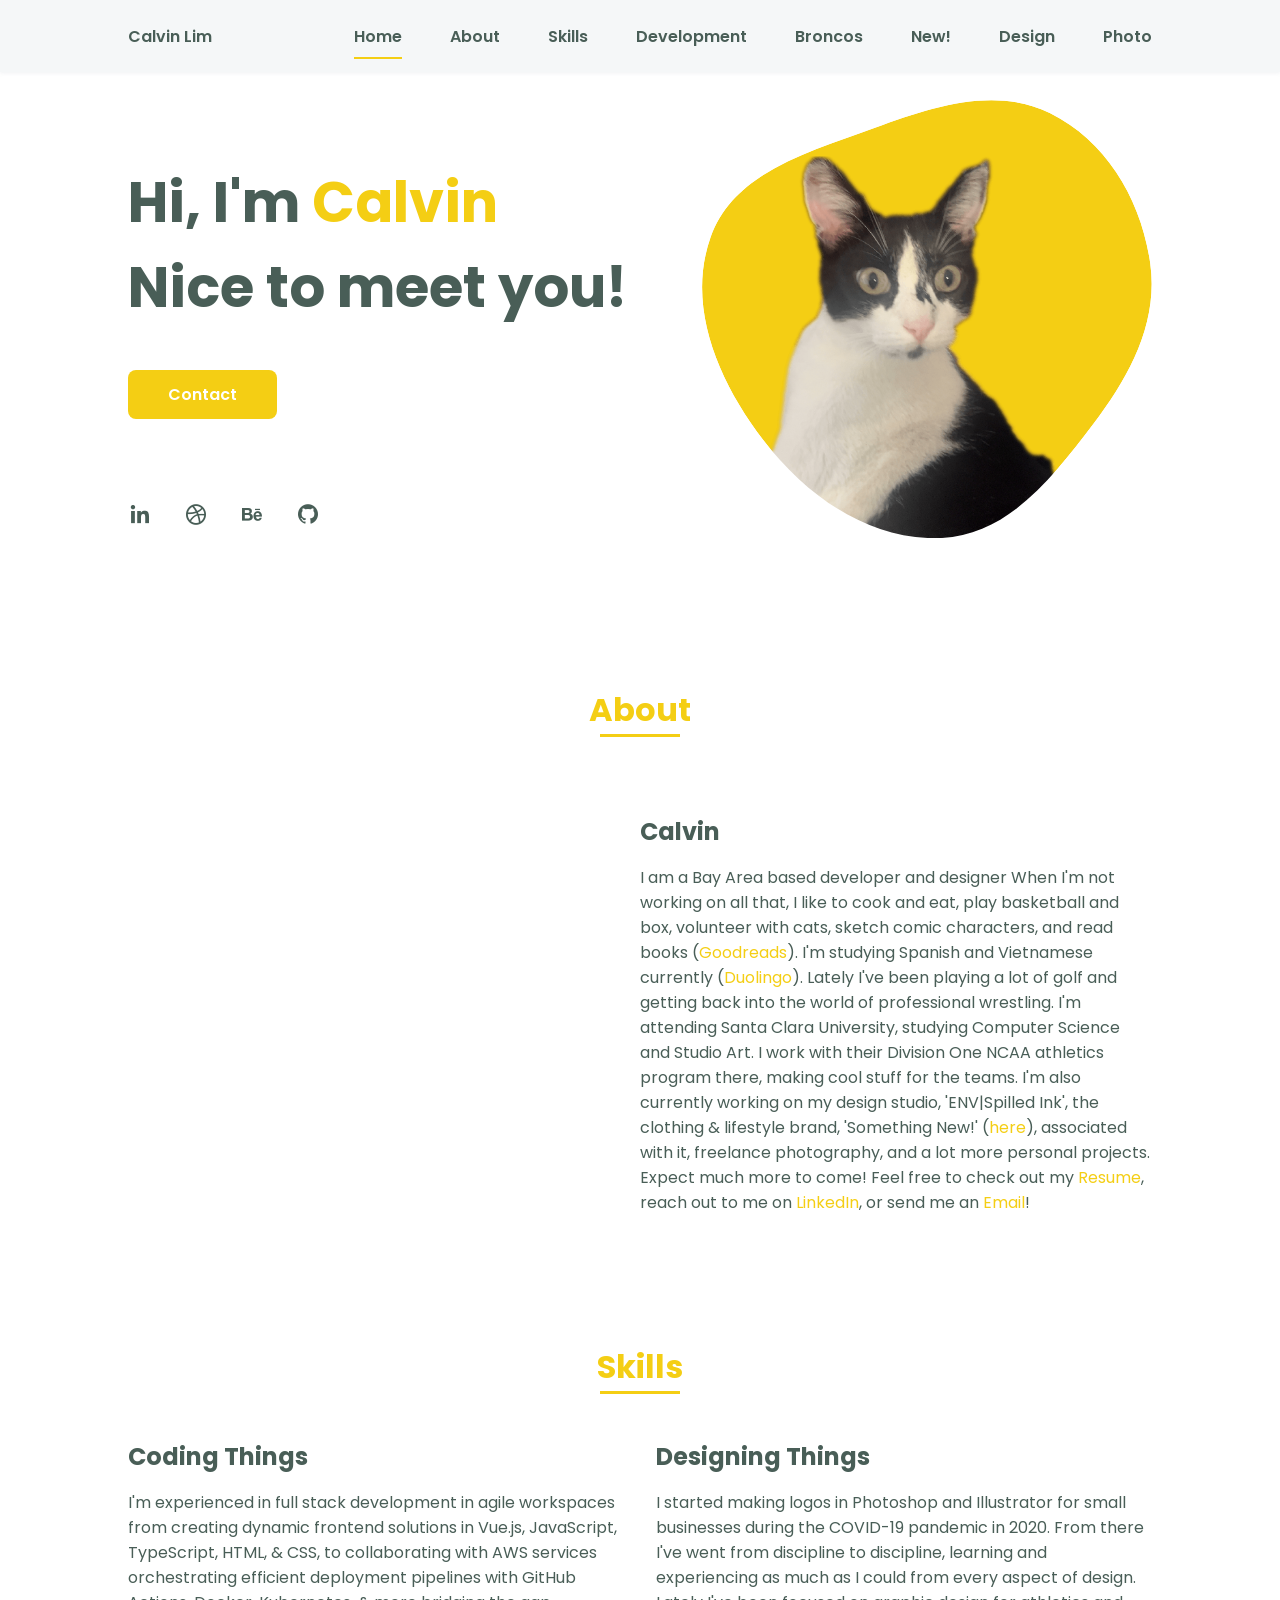
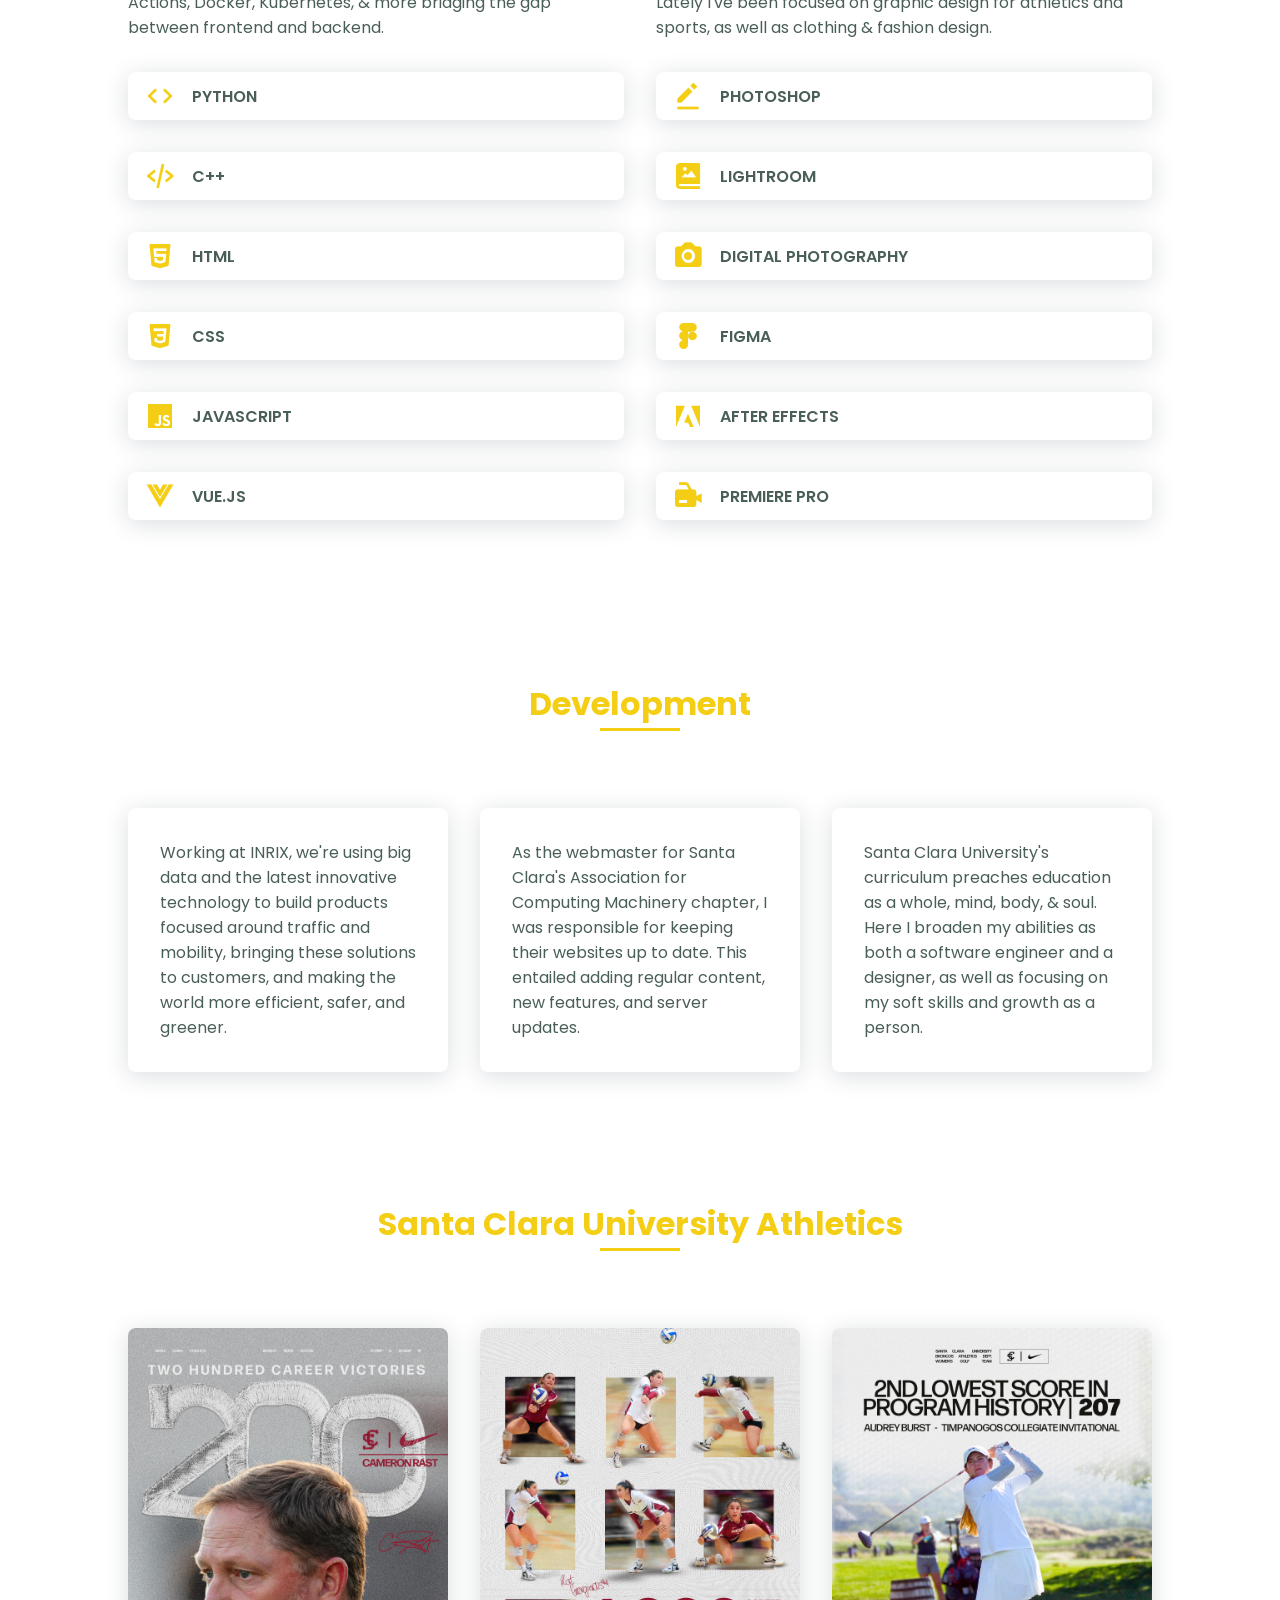
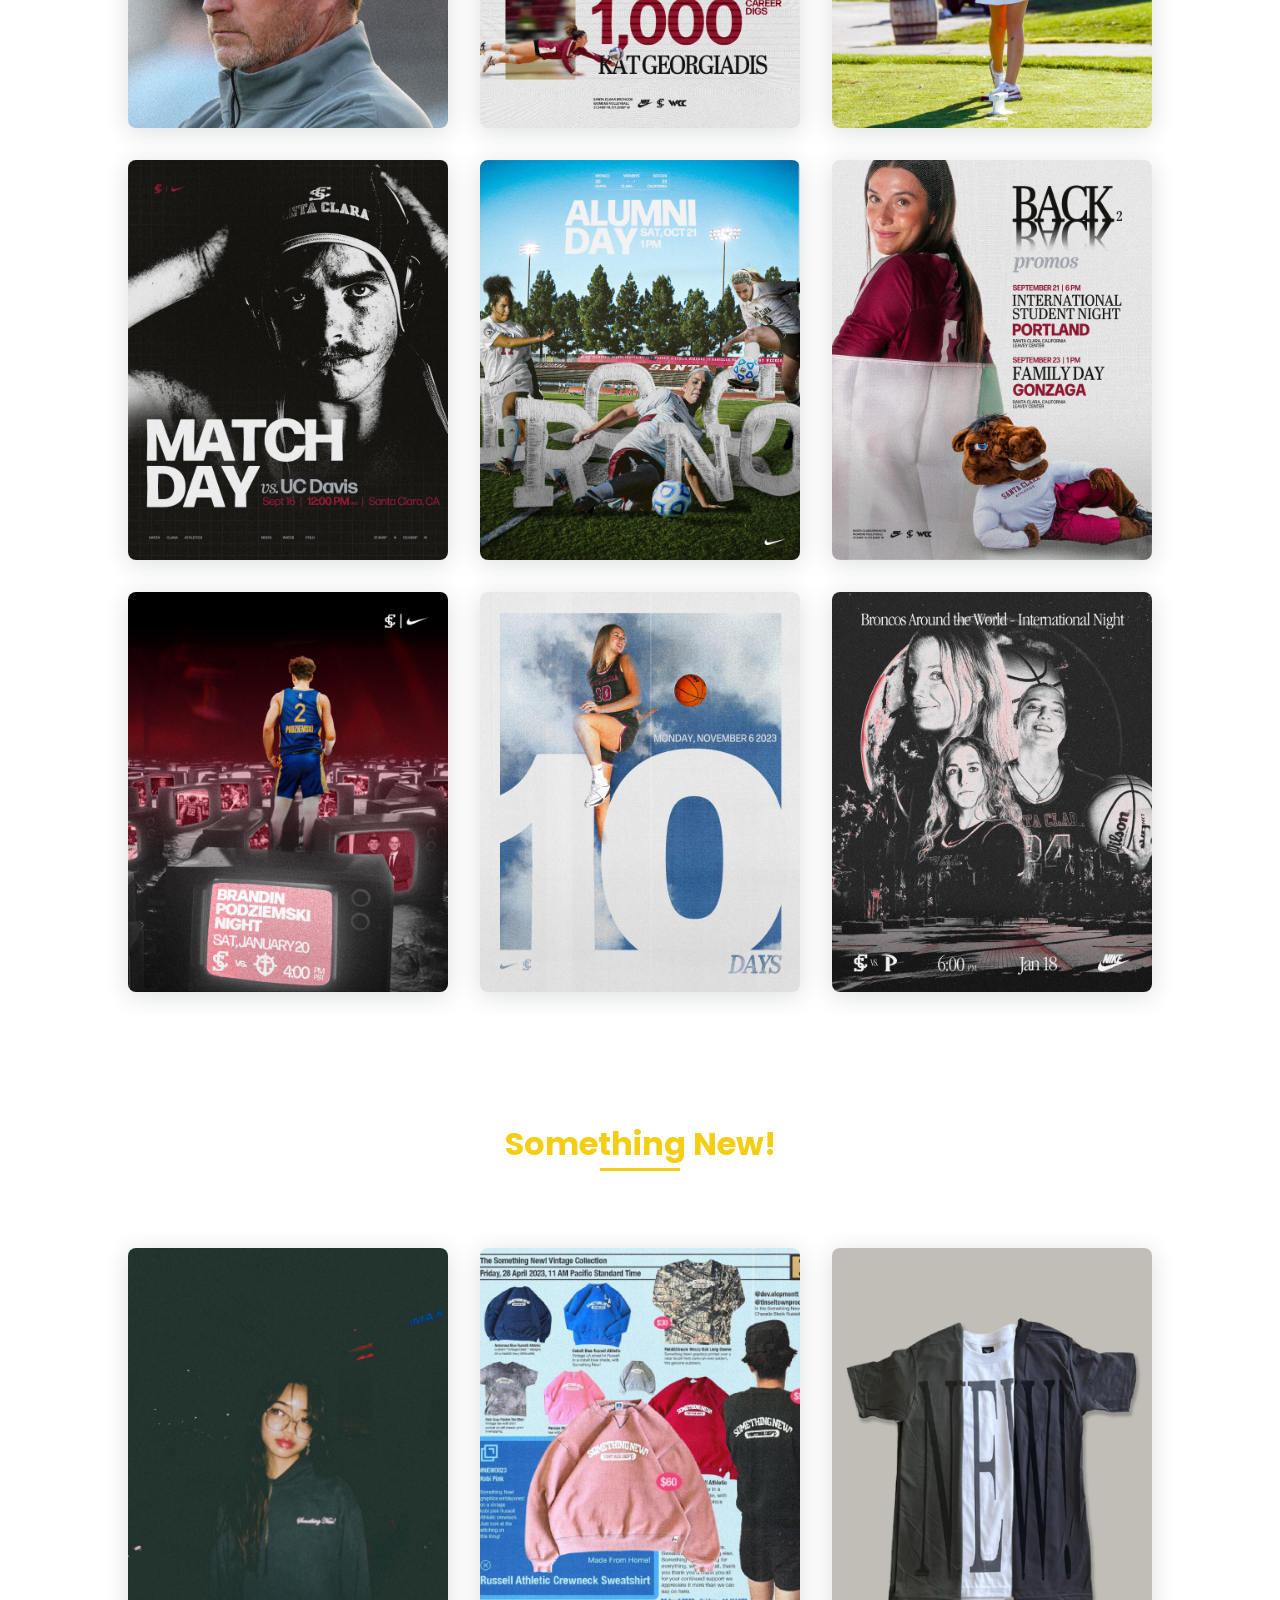
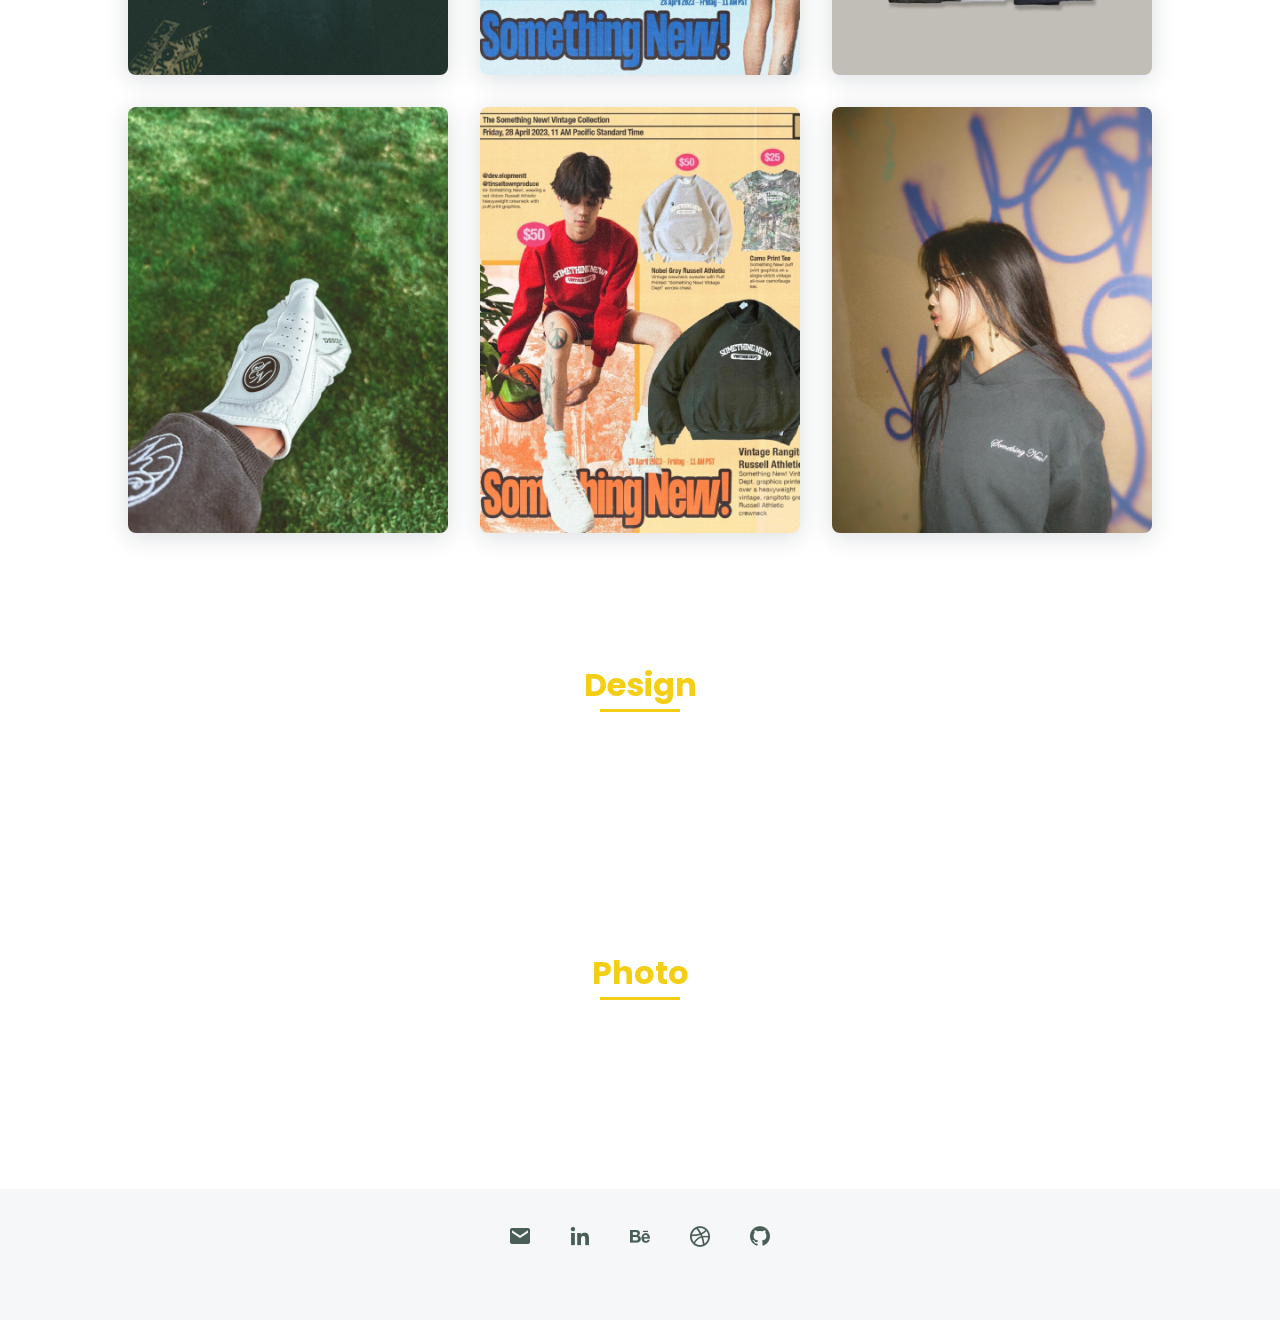
==== commit 24b0d9a7: "edited about" ====
--- a/index.html
+++ b/index.html
@@ -68,8 +68,8 @@
                         <img src="assets/img/me.png" alt="">
                     </div>
                     <div>
-                        <h2 class="about__subtitle">Calvin Lim</h2>
-                        <p class="about__text">I am a Bay Area based developer, designer, & photographer. When I'm not working on all that, I like to cook and eat, play basketball and box, volunteer with cats, and read books (<a href="https://www.goodreads.com/lebron" target="_blank">Goodreads</a>). I'm studying Spanish and Vietnamese currently (<a href="https://www.duolingo.com/profile/lebronofduolingo" target="_blank">Duolingo</a>). Lately I've been playing a lot of golf and getting back into the world of professional wrestling. I'm attending Santa Clara University, studying Computer Science and Studio Art. I work with their Division One NCAA athletics program there, making cool stuff for the teams. I'm also currently working on my design studio, 'ENV|Spilled Ink', the clothing & lifestyle brand, 'Something New!' (<a href="https://somethingnew.one/" target="_blank">here</a>), associated with it, freelance photography, and a lot more personal projects. Expect much more to come! Feel free to check out my <a href="./assets/Calvin Lim - Resume.pdf"  target="_blank">Resume</a>, reach out to me on <a href="www.linkedin.com/in/calvinwlim/" target="_blank">LinkedIn</a>, or send me an <a href="mailto:wlcalvin3@gmail.com" target="_blank">Email</a>!</p>            
+                        <h2 class="about__subtitle">Calvin</h2>
+                        <p class="about__text">I am a Bay Area based developer and designer When I'm not working on all that, I like to cook and eat, play basketball and box, volunteer with cats, sketch comic characters, and read books (<a href="https://www.goodreads.com/lebron" target="_blank">Goodreads</a>). I'm studying Spanish and Vietnamese currently (<a href="https://www.duolingo.com/profile/lebronofduolingo" target="_blank">Duolingo</a>). Lately I've been playing a lot of golf and getting back into the world of professional wrestling. I'm attending Santa Clara University, studying Computer Science and Studio Art. I work with their Division One NCAA athletics program there, making cool stuff for the teams. I'm also currently working on my design studio, 'ENV|Spilled Ink', the clothing & lifestyle brand, 'Something New!' (<a href="https://somethingnew.one/" target="_blank">here</a>), associated with it, freelance photography, and a lot more personal projects. Expect much more to come! Feel free to check out my <a href="./assets/Calvin Lim - Resume.pdf"  target="_blank">Resume</a>, reach out to me on <a href="www.linkedin.com/in/calvinwlim/" target="_blank">LinkedIn</a>, or send me an <a href="mailto:wlcalvin3@gmail.com" target="_blank">Email</a>!</p>            
                     </div>                                   
                 </div>
             </section>
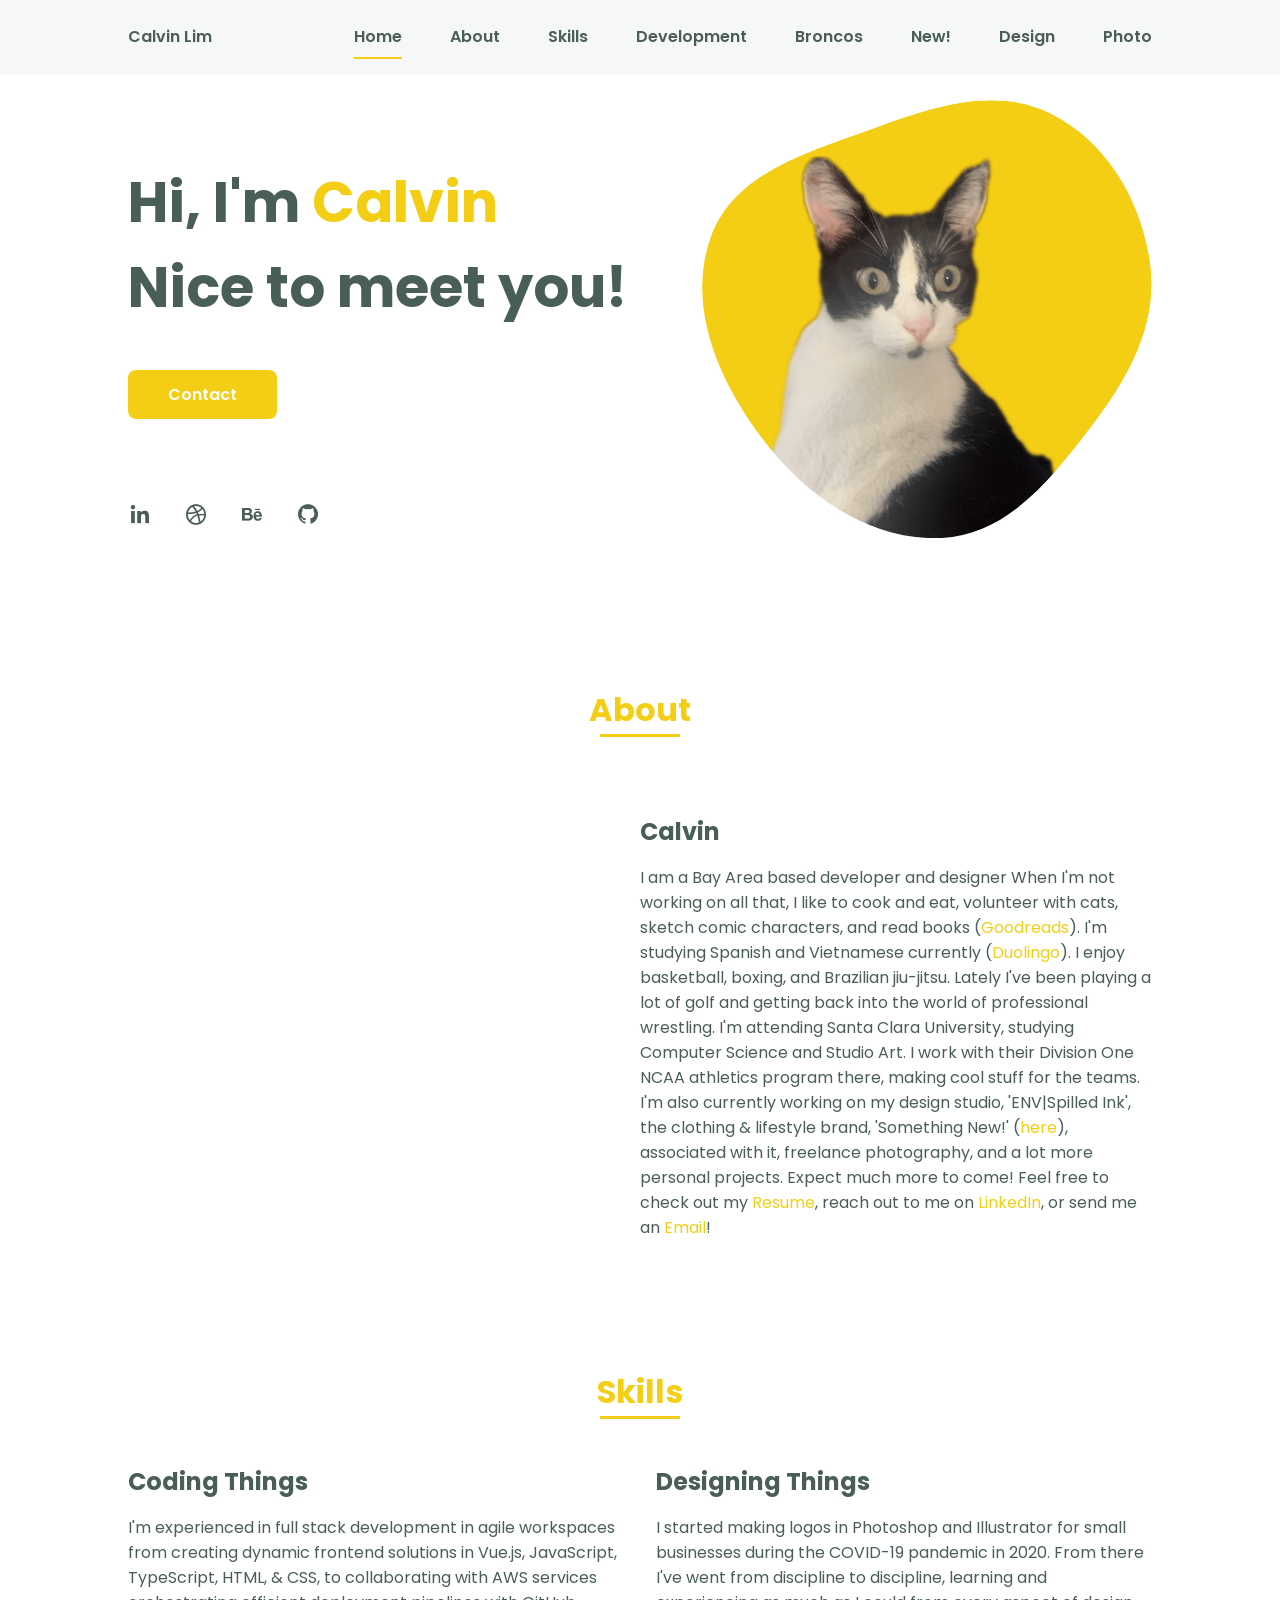
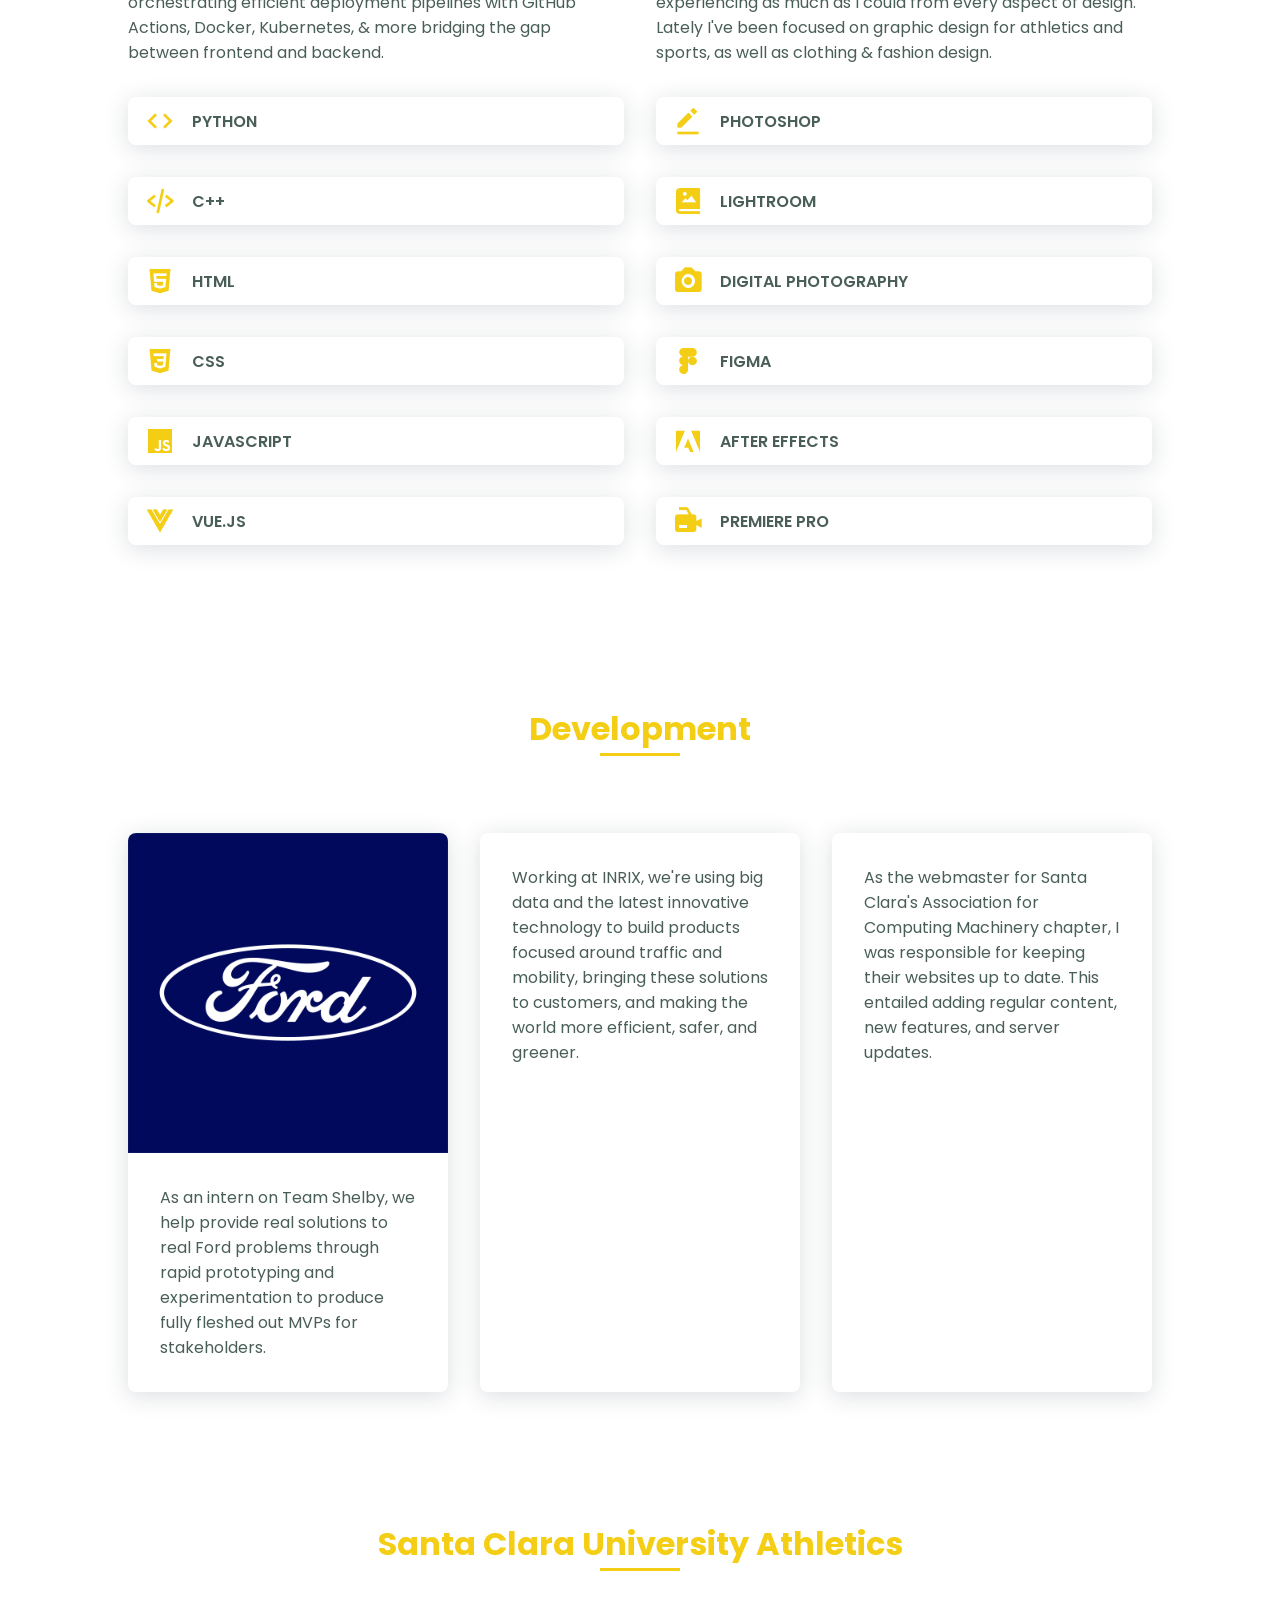
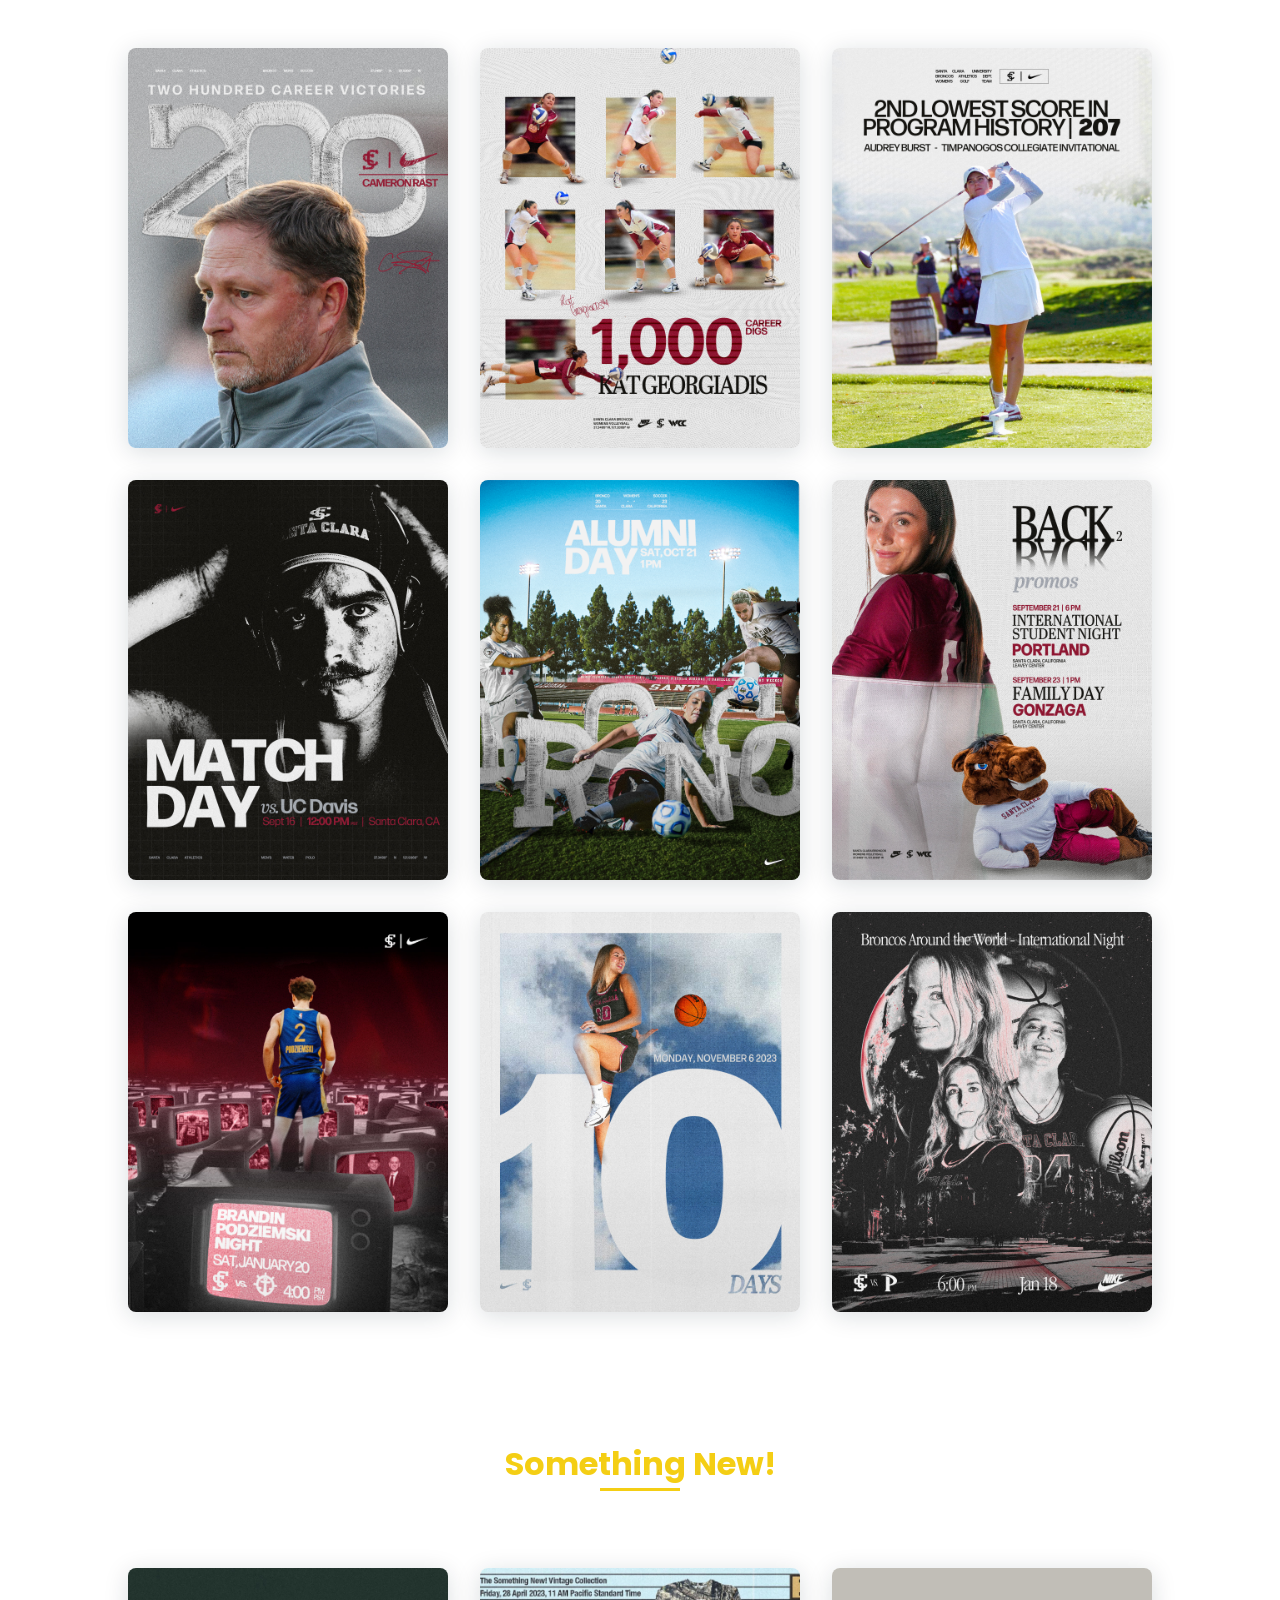
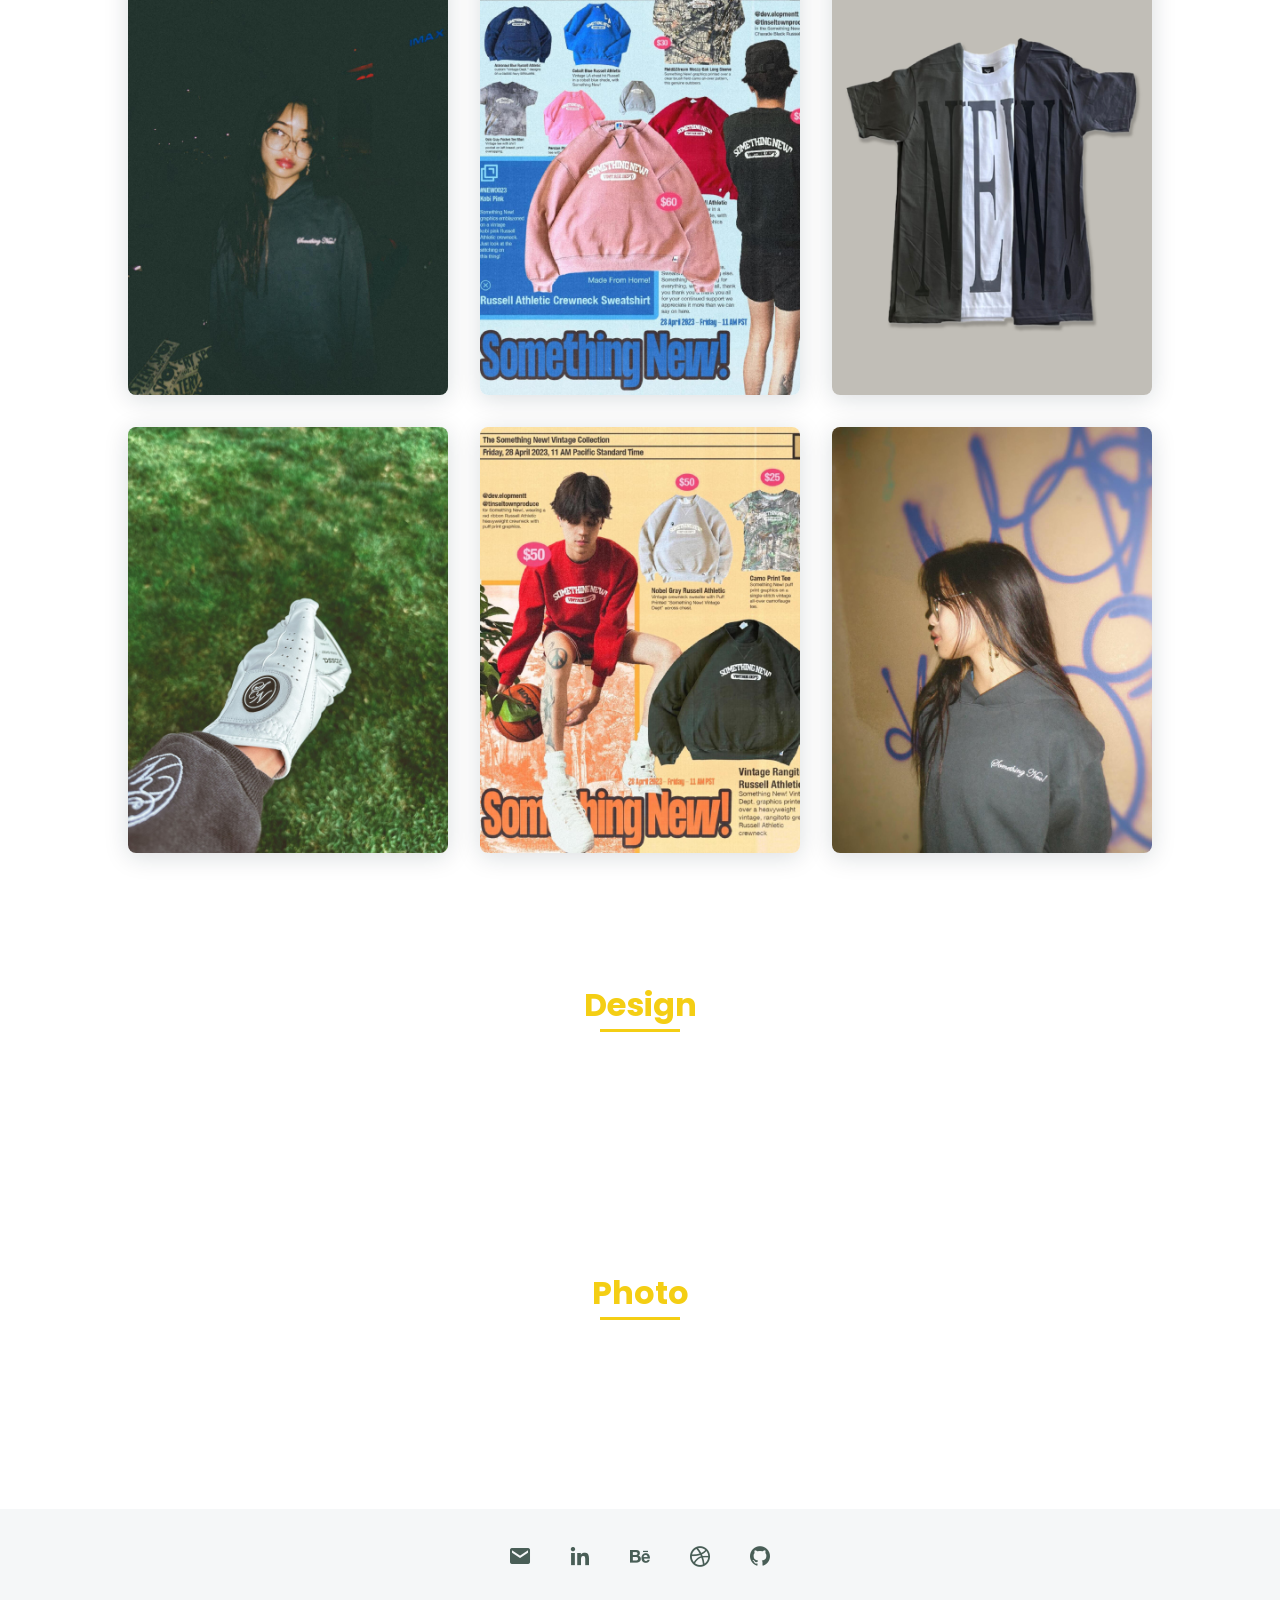
==== commit f390f071: "Updated bio and experience" ====
--- a/index.html
+++ b/index.html
@@ -69,7 +69,7 @@
                     </div>
                     <div>
                         <h2 class="about__subtitle">Calvin</h2>
-                        <p class="about__text">I am a Bay Area based developer and designer When I'm not working on all that, I like to cook and eat, play basketball and box, volunteer with cats, sketch comic characters, and read books (<a href="https://www.goodreads.com/lebron" target="_blank">Goodreads</a>). I'm studying Spanish and Vietnamese currently (<a href="https://www.duolingo.com/profile/lebronofduolingo" target="_blank">Duolingo</a>). Lately I've been playing a lot of golf and getting back into the world of professional wrestling. I'm attending Santa Clara University, studying Computer Science and Studio Art. I work with their Division One NCAA athletics program there, making cool stuff for the teams. I'm also currently working on my design studio, 'ENV|Spilled Ink', the clothing & lifestyle brand, 'Something New!' (<a href="https://somethingnew.one/" target="_blank">here</a>), associated with it, freelance photography, and a lot more personal projects. Expect much more to come! Feel free to check out my <a href="./assets/Calvin Lim - Resume.pdf"  target="_blank">Resume</a>, reach out to me on <a href="www.linkedin.com/in/calvinwlim/" target="_blank">LinkedIn</a>, or send me an <a href="mailto:wlcalvin3@gmail.com" target="_blank">Email</a>!</p>            
+                        <p class="about__text">I am a Bay Area based developer and designer When I'm not working on all that, I like to cook and eat, volunteer with cats, sketch comic characters, and read books (<a href="https://www.goodreads.com/lebron" target="_blank">Goodreads</a>). I'm studying Spanish and Vietnamese currently (<a href="https://www.duolingo.com/profile/lebronofduolingo" target="_blank">Duolingo</a>). I enjoy basketball, boxing, and Brazilian jiu-jitsu. Lately I've been playing a lot of golf and getting back into the world of professional wrestling. I'm attending Santa Clara University, studying Computer Science and Studio Art. I work with their Division One NCAA athletics program there, making cool stuff for the teams. I'm also currently working on my design studio, 'ENV|Spilled Ink', the clothing & lifestyle brand, 'Something New!' (<a href="https://somethingnew.one/" target="_blank">here</a>), associated with it, freelance photography, and a lot more personal projects. Expect much more to come! Feel free to check out my <a href="./assets/Calvin Lim - Resume.pdf"  target="_blank">Resume</a>, reach out to me on <a href="www.linkedin.com/in/calvinwlim/" target="_blank">LinkedIn</a>, or send me an <a href="mailto:wlcalvin3@gmail.com" target="_blank">Email</a>!</p>            
                     </div>                                   
                 </div>
             </section>
@@ -165,6 +165,12 @@
                 <h2 class="section-title">Development</h2>
 
                 <div class="work__container bd-grid">
+                    <a href="https://www.ford.com/" target="_blank" class="work__img">
+                        <img src="assets/img/development/work.png" alt="">
+                        <p class="work__text">
+                            As an intern on Team Shelby, we help provide real solutions to real Ford problems through rapid prototyping and experimentation to produce fully fleshed out MVPs for stakeholders.
+                        </p>
+                    </a>
                     <a href="https://inrix.com/" target="_blank" class="work__img">
                         <img src="assets/img/development/work1.jpg" alt="">
                         <p class="work__text">
@@ -175,12 +181,6 @@
                         <img src="assets/img/development/work2.jpg" alt="">
                         <p class="work__text">
                             As the webmaster for Santa Clara's Association for Computing Machinery chapter, I was responsible for keeping their websites up to date. This entailed adding regular content, new features, and server updates.
-                        </p>
-                    </a>
-                    <a class="work__img">
-                        <img src="assets/img/development/work3.jpg" alt="">
-                        <p class="work__text">
-                            Santa Clara University's curriculum preaches education as a whole, mind, body, & soul. Here I broaden my abilities as both a software engineer and a designer, as well as focusing on my soft skills and growth as a person.
                         </p>
                     </a>
                 </div>
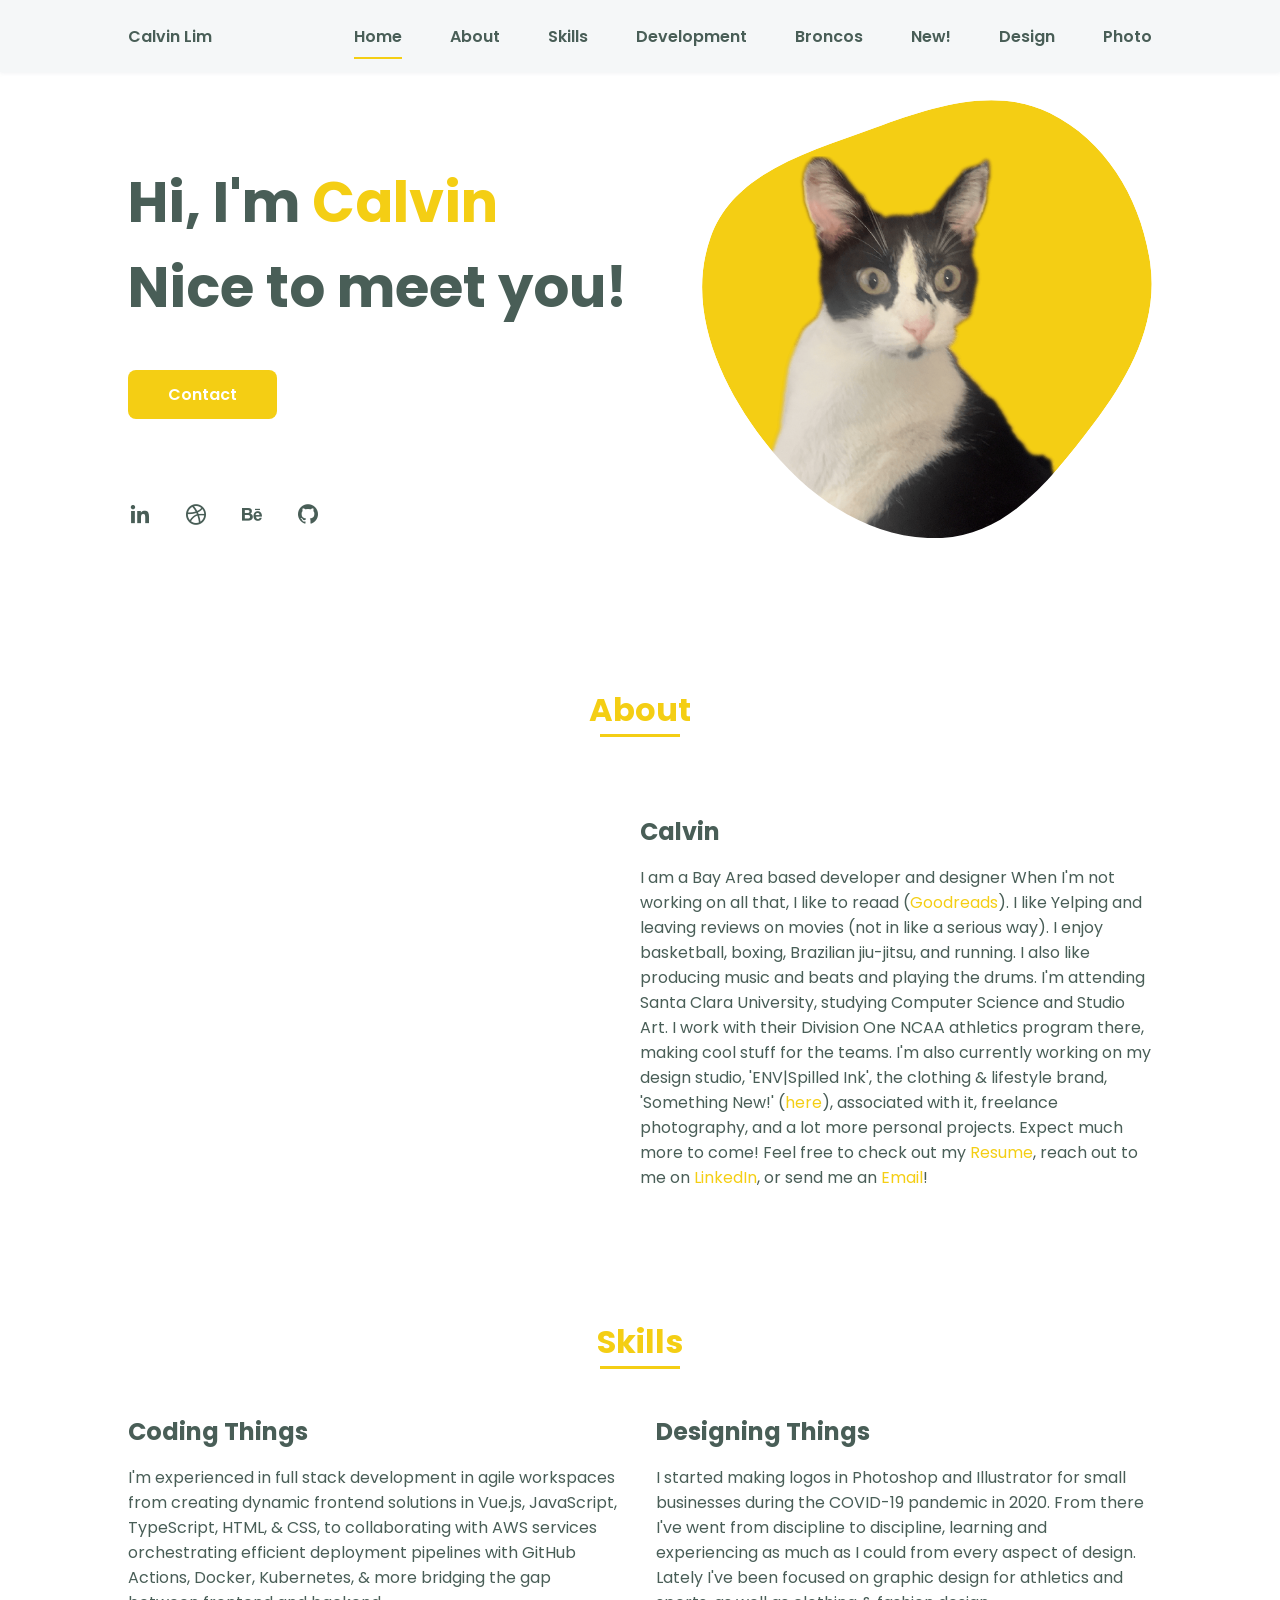
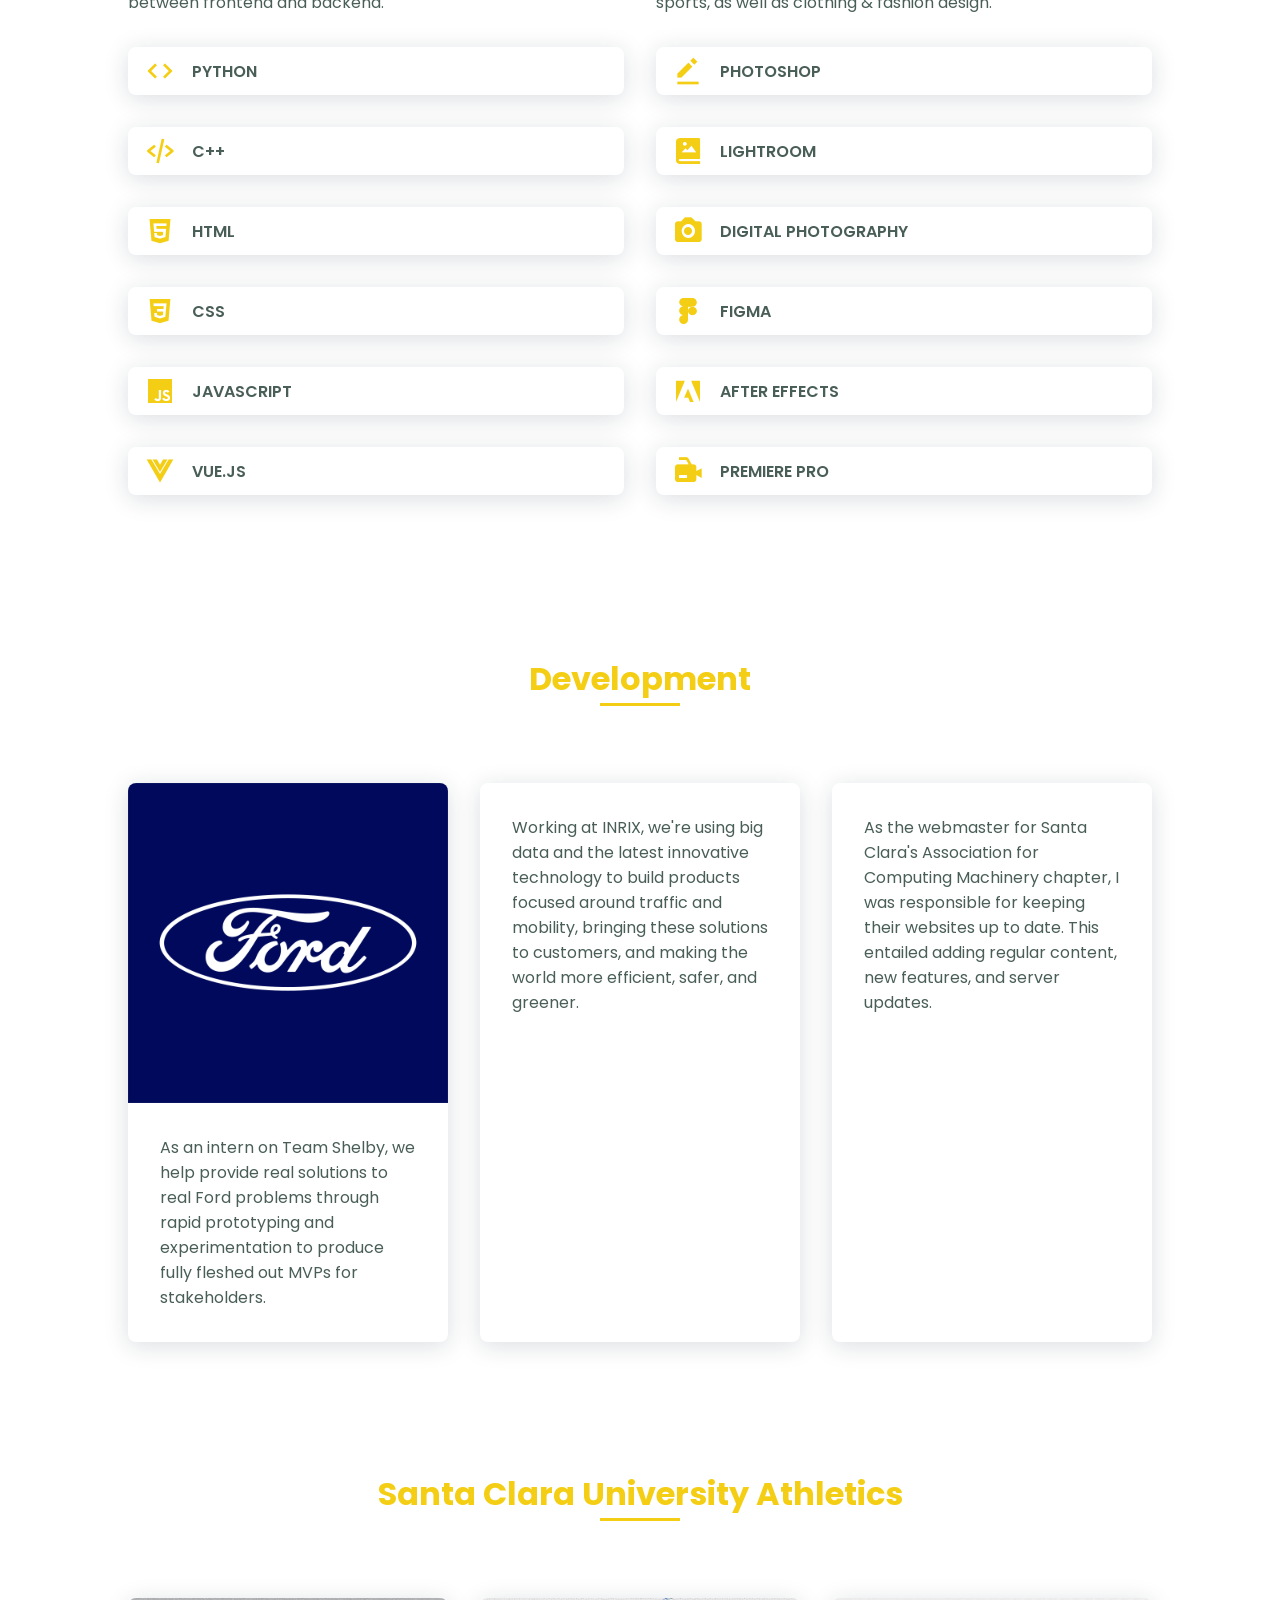
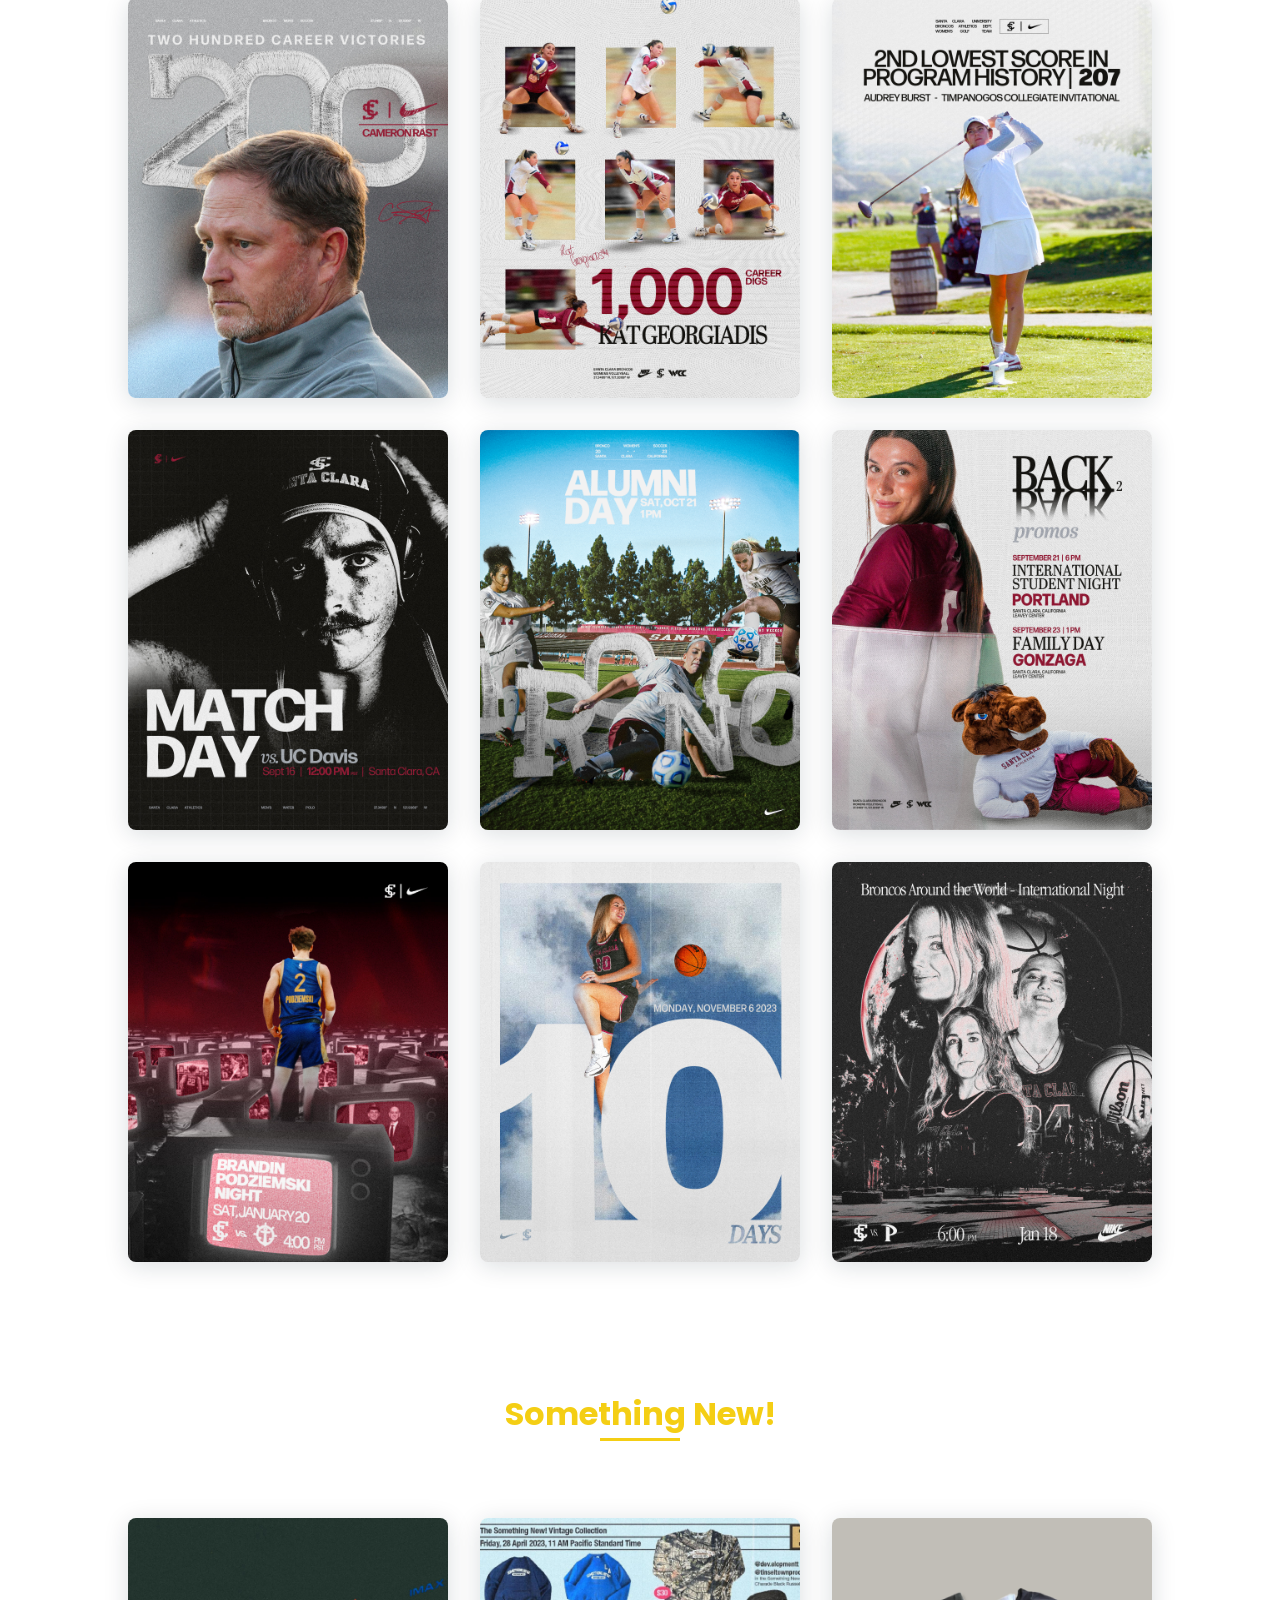
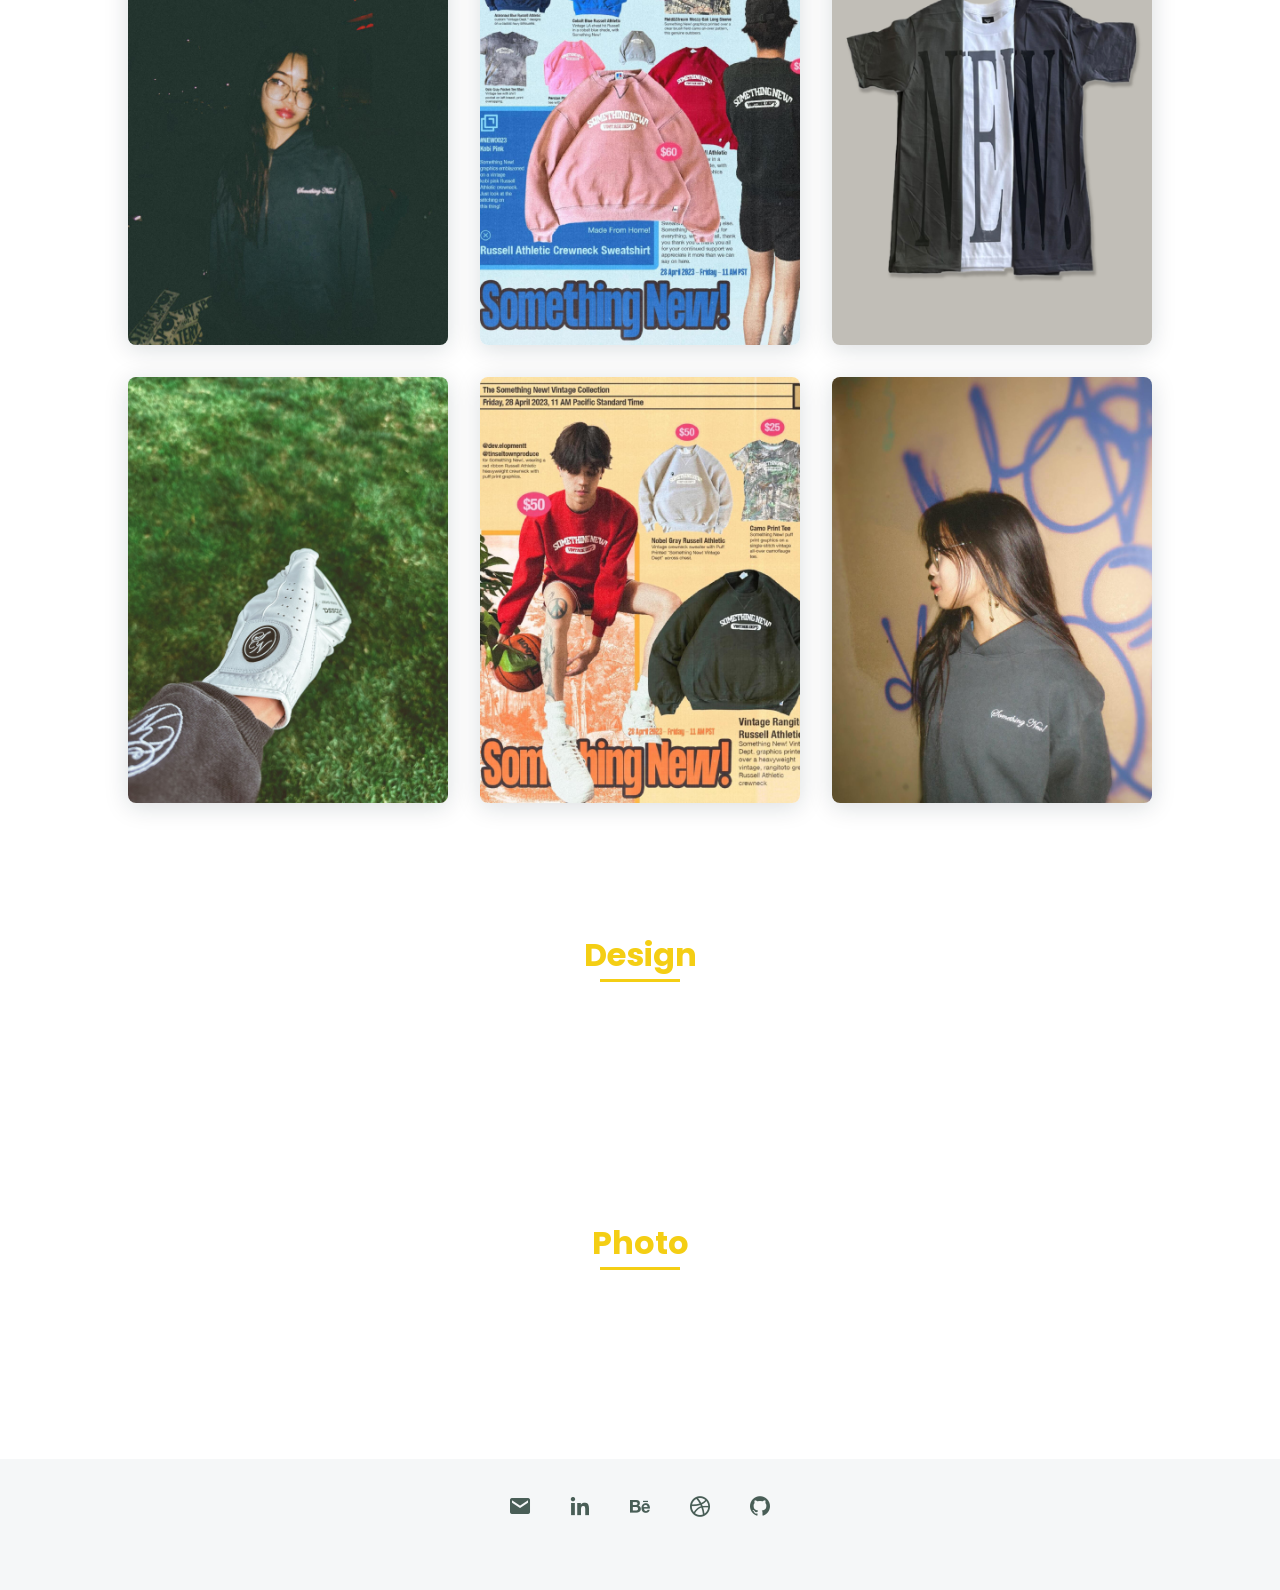
==== commit bcf1cc5b: "bio" ====
--- a/index.html
+++ b/index.html
@@ -69,7 +69,7 @@
                     </div>
                     <div>
                         <h2 class="about__subtitle">Calvin</h2>
-                        <p class="about__text">I am a Bay Area based developer and designer When I'm not working on all that, I like to cook and eat, volunteer with cats, sketch comic characters, and read books (<a href="https://www.goodreads.com/lebron" target="_blank">Goodreads</a>). I'm studying Spanish and Vietnamese currently (<a href="https://www.duolingo.com/profile/lebronofduolingo" target="_blank">Duolingo</a>). I enjoy basketball, boxing, and Brazilian jiu-jitsu. Lately I've been playing a lot of golf and getting back into the world of professional wrestling. I'm attending Santa Clara University, studying Computer Science and Studio Art. I work with their Division One NCAA athletics program there, making cool stuff for the teams. I'm also currently working on my design studio, 'ENV|Spilled Ink', the clothing & lifestyle brand, 'Something New!' (<a href="https://somethingnew.one/" target="_blank">here</a>), associated with it, freelance photography, and a lot more personal projects. Expect much more to come! Feel free to check out my <a href="./assets/Calvin Lim - Resume.pdf"  target="_blank">Resume</a>, reach out to me on <a href="www.linkedin.com/in/calvinwlim/" target="_blank">LinkedIn</a>, or send me an <a href="mailto:wlcalvin3@gmail.com" target="_blank">Email</a>!</p>            
+                        <p class="about__text">I am a Bay Area based developer and designer When I'm not working on all that, I like to reaad (<a href="https://www.goodreads.com/lebron" target="_blank">Goodreads</a>). I like Yelping and leaving reviews on movies (not in like a serious way). I enjoy basketball, boxing,  Brazilian jiu-jitsu, and running. I also like producing music and beats and playing the drums. I'm attending Santa Clara University, studying Computer Science and Studio Art. I work with their Division One NCAA athletics program there, making cool stuff for the teams. I'm also currently working on my design studio, 'ENV|Spilled Ink', the clothing & lifestyle brand, 'Something New!' (<a href="https://somethingnew.one/" target="_blank">here</a>), associated with it, freelance photography, and a lot more personal projects. Expect much more to come! Feel free to check out my <a href="./assets/Calvin Lim - Resume.pdf"  target="_blank">Resume</a>, reach out to me on <a href="www.linkedin.com/in/calvinwlim/" target="_blank">LinkedIn</a>, or send me an <a href="mailto:wlcalvin3@gmail.com" target="_blank">Email</a>!</p>            
                     </div>                                   
                 </div>
             </section>
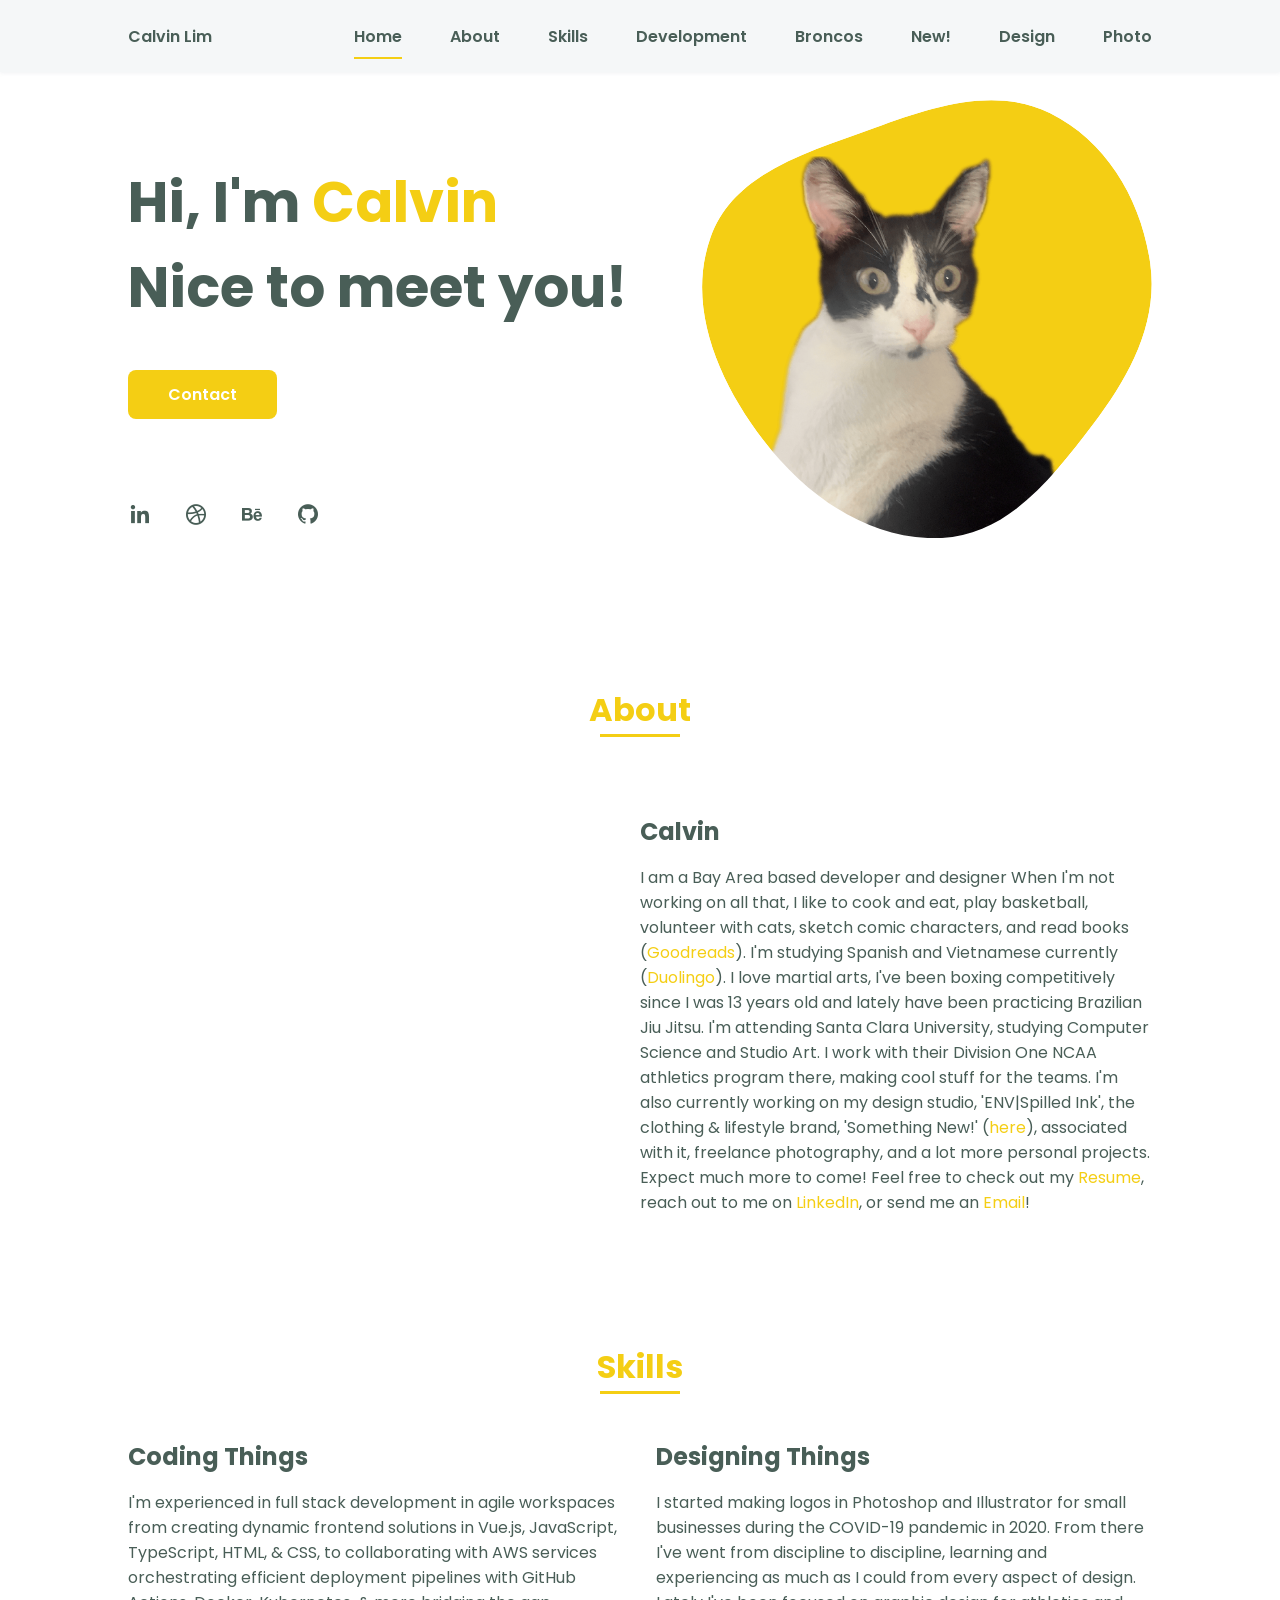
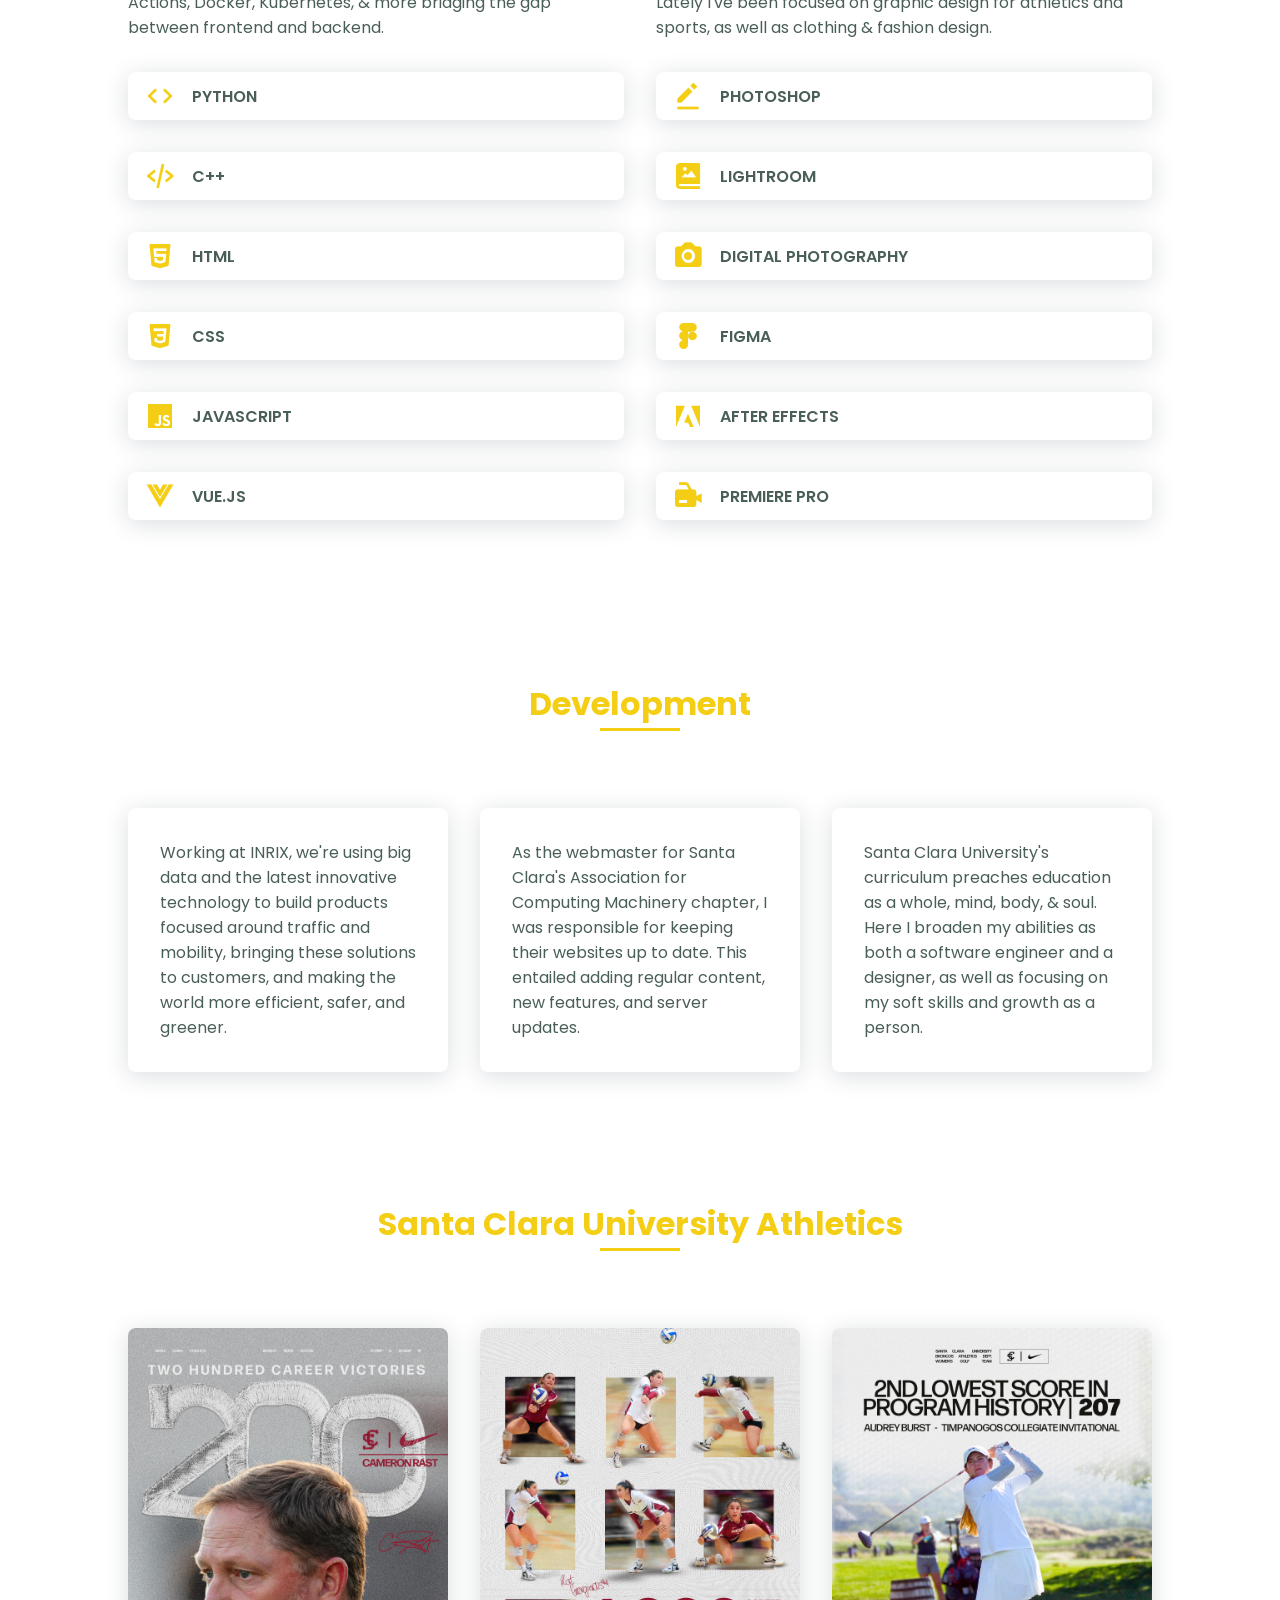
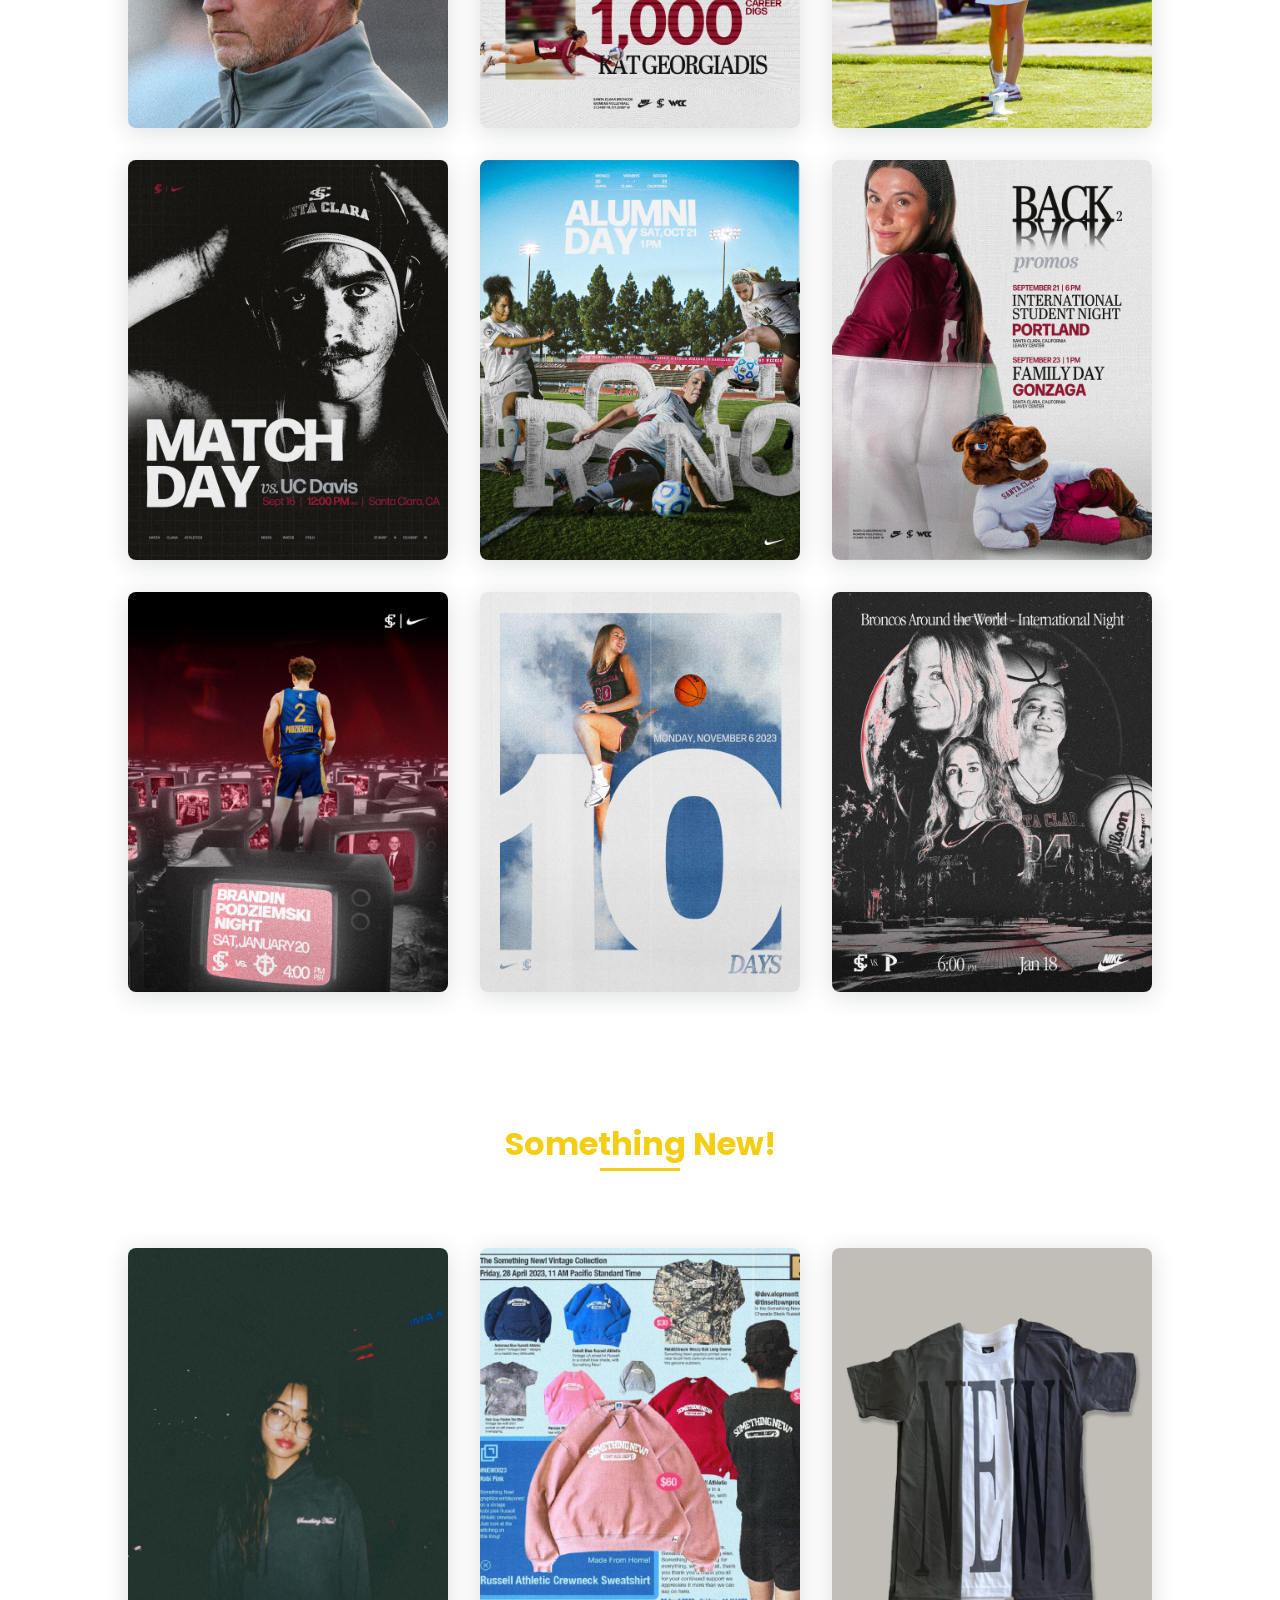
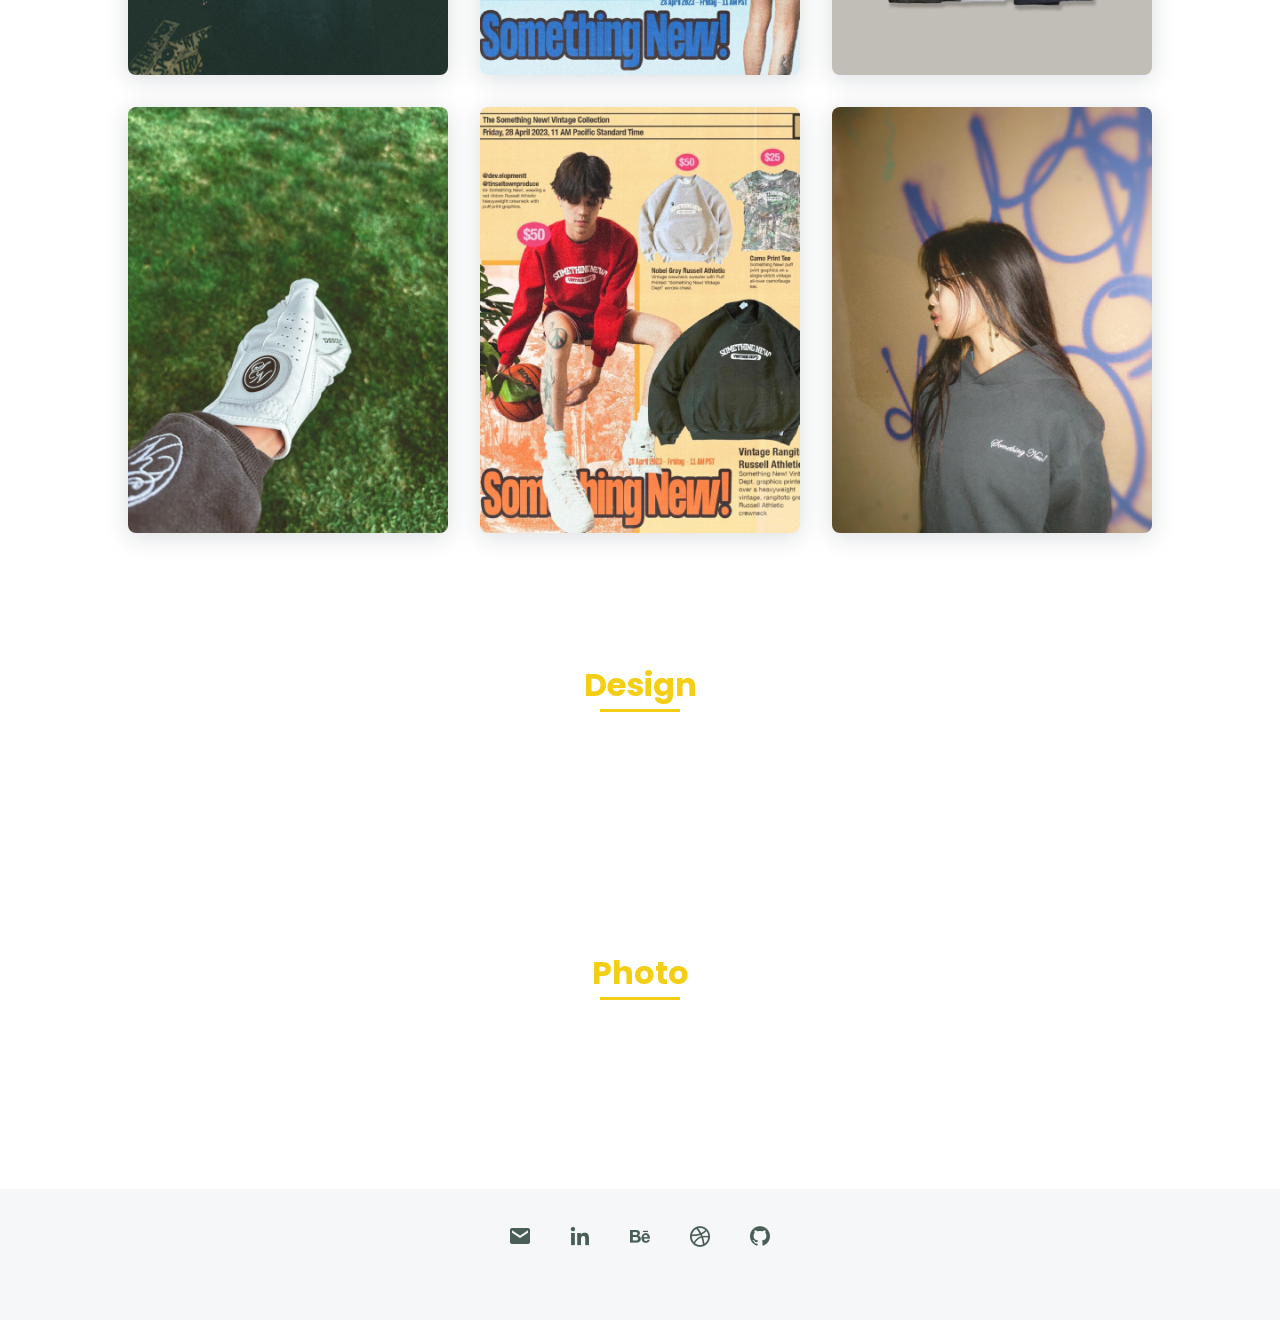
==== commit 1bf9f89f: "First commit" ====
--- a/index.html
+++ b/index.html
@@ -69,7 +69,7 @@
                     </div>
                     <div>
                         <h2 class="about__subtitle">Calvin</h2>
-                        <p class="about__text">I am a Bay Area based developer and designer When I'm not working on all that, I like to reaad (<a href="https://www.goodreads.com/lebron" target="_blank">Goodreads</a>). I like Yelping and leaving reviews on movies (not in like a serious way). I enjoy basketball, boxing,  Brazilian jiu-jitsu, and running. I also like producing music and beats and playing the drums. I'm attending Santa Clara University, studying Computer Science and Studio Art. I work with their Division One NCAA athletics program there, making cool stuff for the teams. I'm also currently working on my design studio, 'ENV|Spilled Ink', the clothing & lifestyle brand, 'Something New!' (<a href="https://somethingnew.one/" target="_blank">here</a>), associated with it, freelance photography, and a lot more personal projects. Expect much more to come! Feel free to check out my <a href="./assets/Calvin Lim - Resume.pdf"  target="_blank">Resume</a>, reach out to me on <a href="www.linkedin.com/in/calvinwlim/" target="_blank">LinkedIn</a>, or send me an <a href="mailto:wlcalvin3@gmail.com" target="_blank">Email</a>!</p>            
+                        <p class="about__text">I am a Bay Area based developer and designer When I'm not working on all that, I like to cook and eat, play basketball, volunteer with cats, sketch comic characters, and read books (<a href="https://www.goodreads.com/lebron" target="_blank">Goodreads</a>). I'm studying Spanish and Vietnamese currently (<a href="https://www.duolingo.com/profile/lebronofduolingo" target="_blank">Duolingo</a>). I love martial arts, I've been boxing competitively since I was 13 years old and lately have been practicing Brazilian Jiu Jitsu. I'm attending Santa Clara University, studying Computer Science and Studio Art. I work with their Division One NCAA athletics program there, making cool stuff for the teams. I'm also currently working on my design studio, 'ENV|Spilled Ink', the clothing & lifestyle brand, 'Something New!' (<a href="https://somethingnew.one/" target="_blank">here</a>), associated with it, freelance photography, and a lot more personal projects. Expect much more to come! Feel free to check out my <a href="./assets/Calvin Lim - Resume.pdf"  target="_blank">Resume</a>, reach out to me on <a href="www.linkedin.com/in/calvinwlim/" target="_blank">LinkedIn</a>, or send me an <a href="mailto:wlcalvin3@gmail.com" target="_blank">Email</a>!</p>            
                     </div>                                   
                 </div>
             </section>
@@ -165,12 +165,6 @@
                 <h2 class="section-title">Development</h2>
 
                 <div class="work__container bd-grid">
-                    <a href="https://www.ford.com/" target="_blank" class="work__img">
-                        <img src="assets/img/development/work.png" alt="">
-                        <p class="work__text">
-                            As an intern on Team Shelby, we help provide real solutions to real Ford problems through rapid prototyping and experimentation to produce fully fleshed out MVPs for stakeholders.
-                        </p>
-                    </a>
                     <a href="https://inrix.com/" target="_blank" class="work__img">
                         <img src="assets/img/development/work1.jpg" alt="">
                         <p class="work__text">
@@ -181,6 +175,12 @@
                         <img src="assets/img/development/work2.jpg" alt="">
                         <p class="work__text">
                             As the webmaster for Santa Clara's Association for Computing Machinery chapter, I was responsible for keeping their websites up to date. This entailed adding regular content, new features, and server updates.
+                        </p>
+                    </a>
+                    <a class="work__img">
+                        <img src="assets/img/development/work3.jpg" alt="">
+                        <p class="work__text">
+                            Santa Clara University's curriculum preaches education as a whole, mind, body, & soul. Here I broaden my abilities as both a software engineer and a designer, as well as focusing on my soft skills and growth as a person.
                         </p>
                     </a>
                 </div>
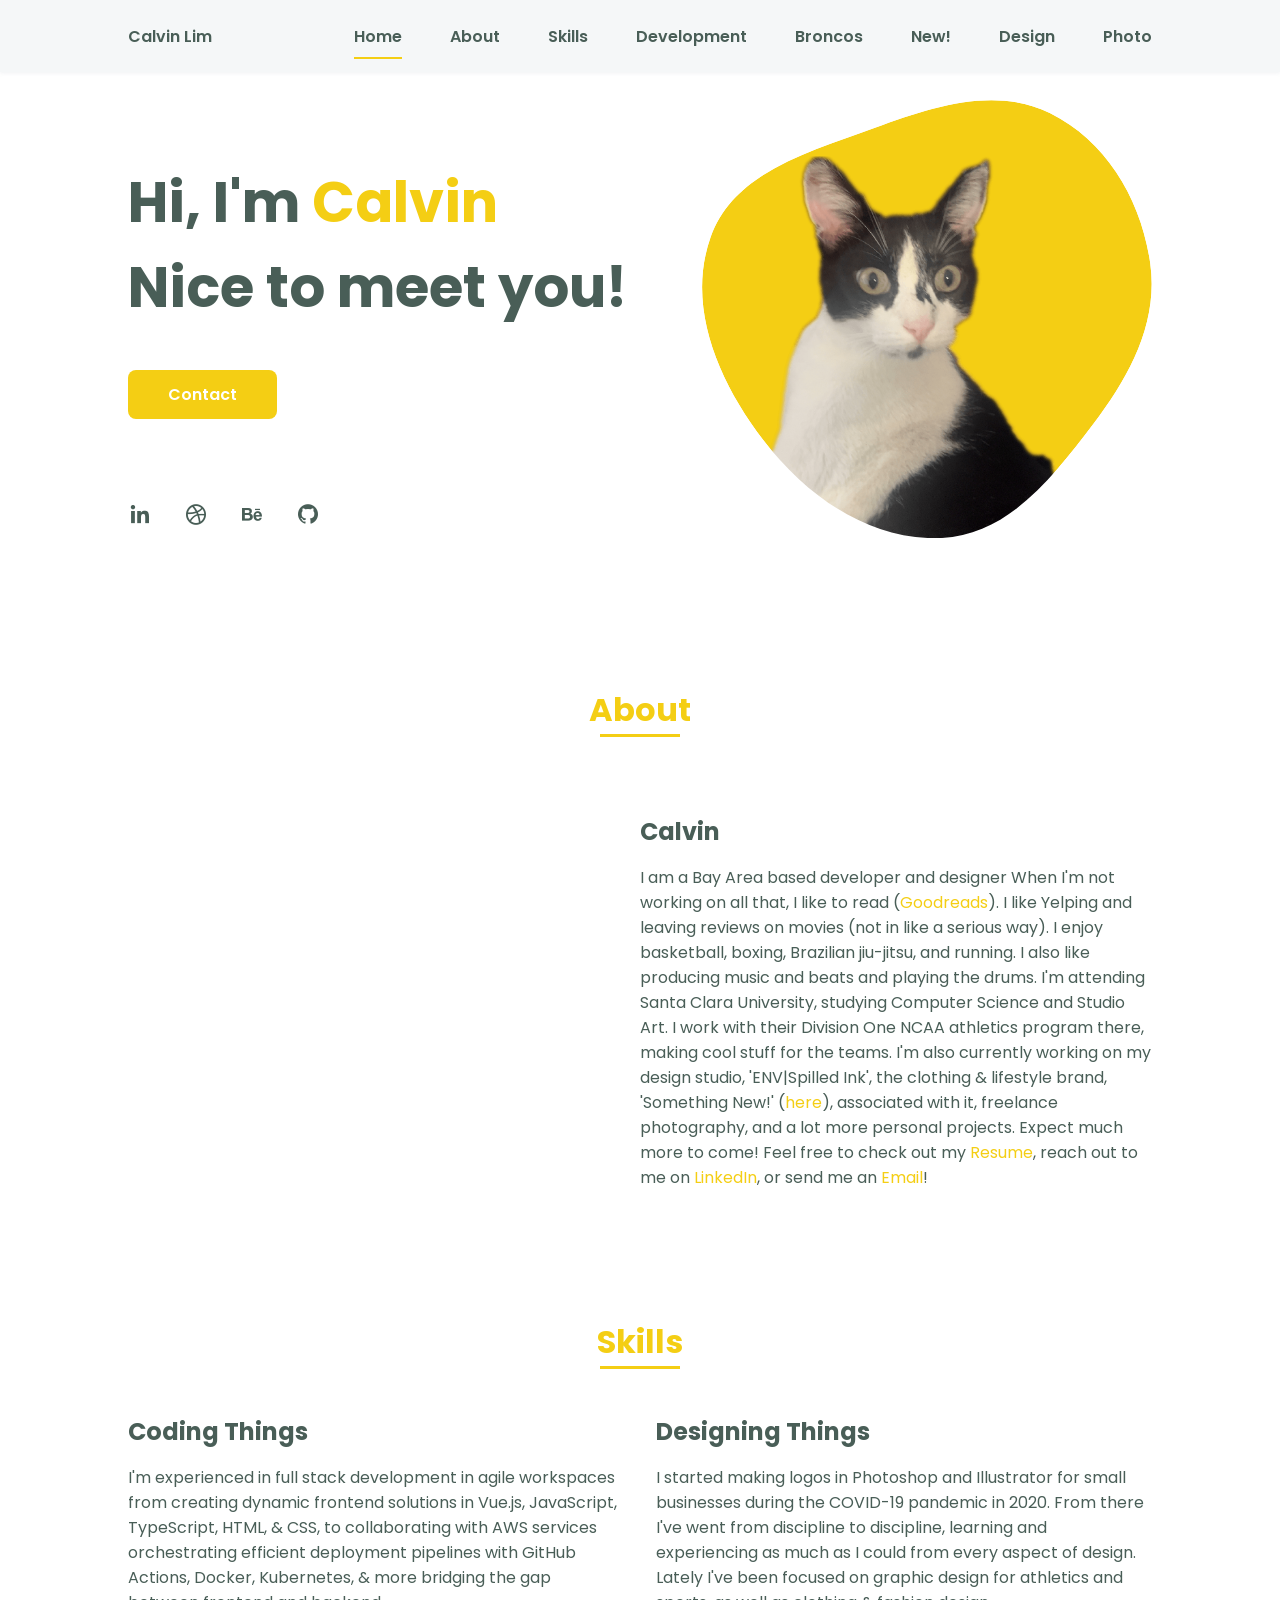
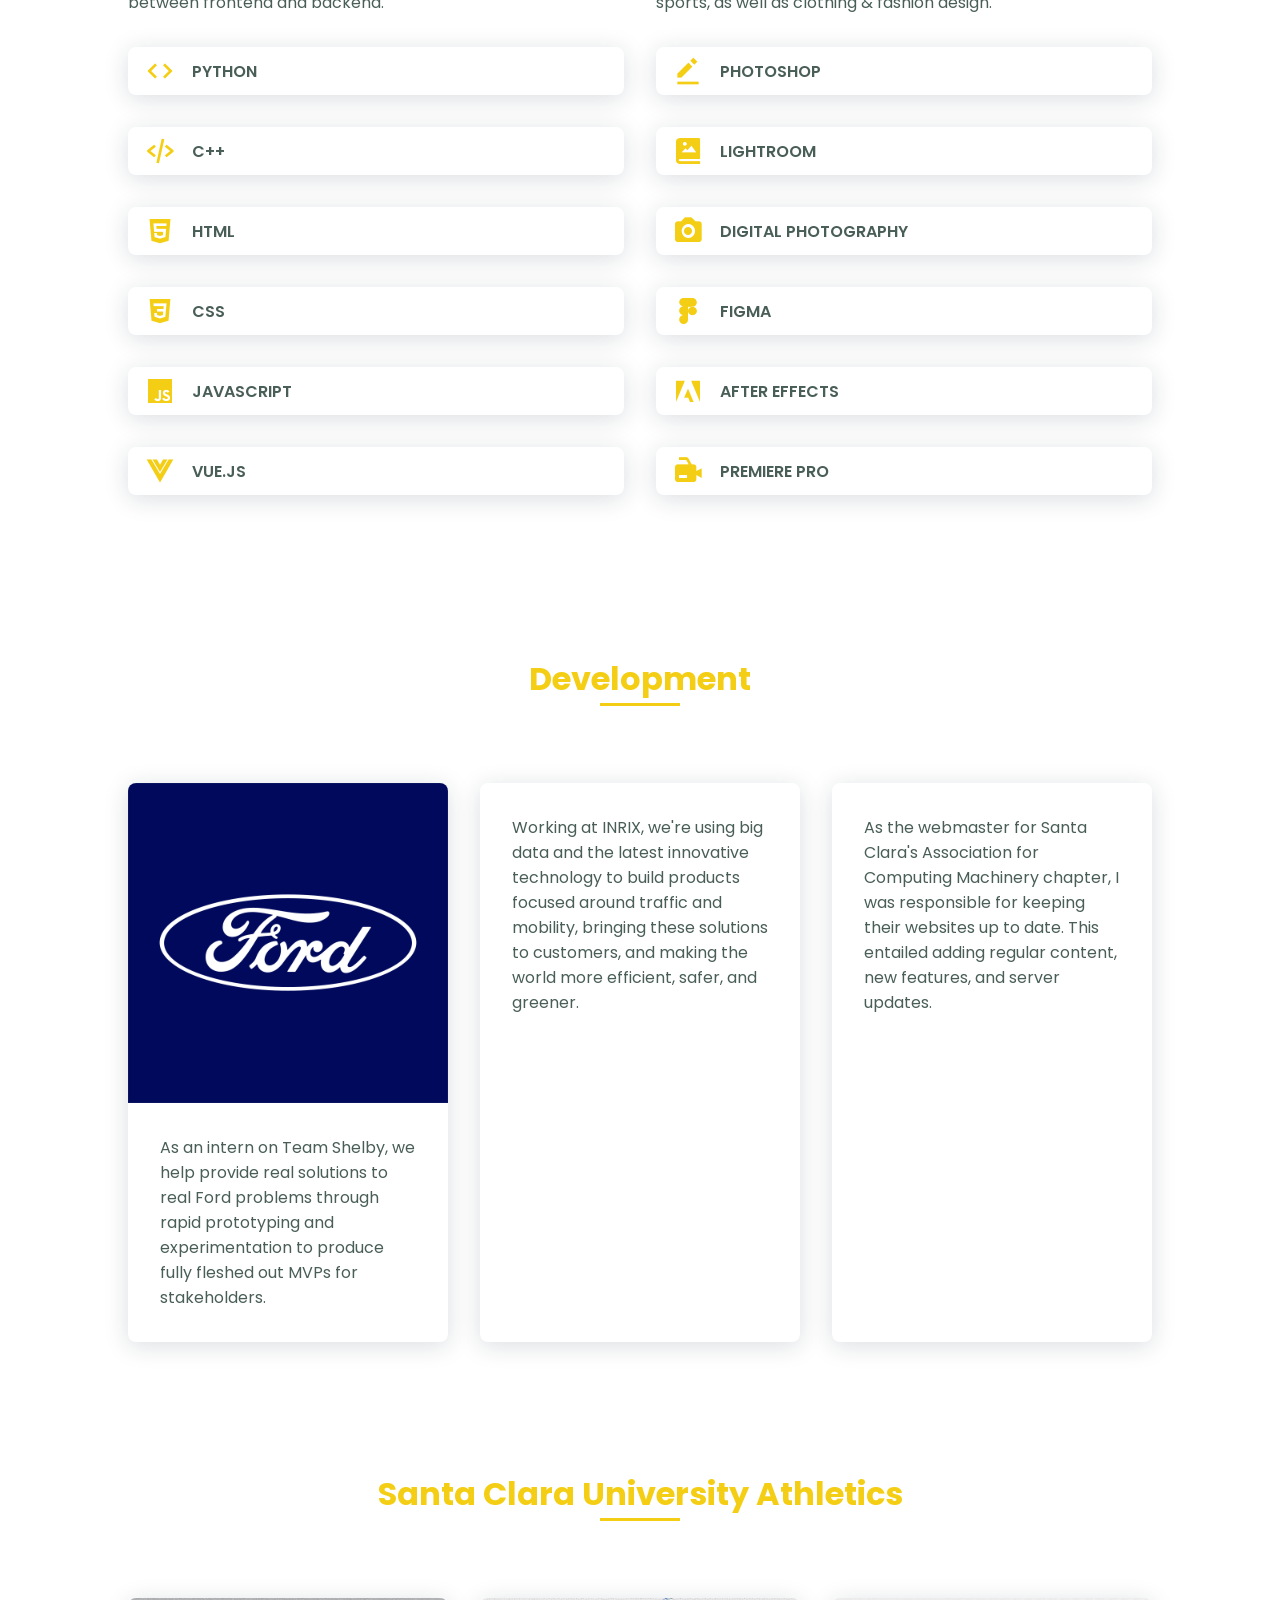
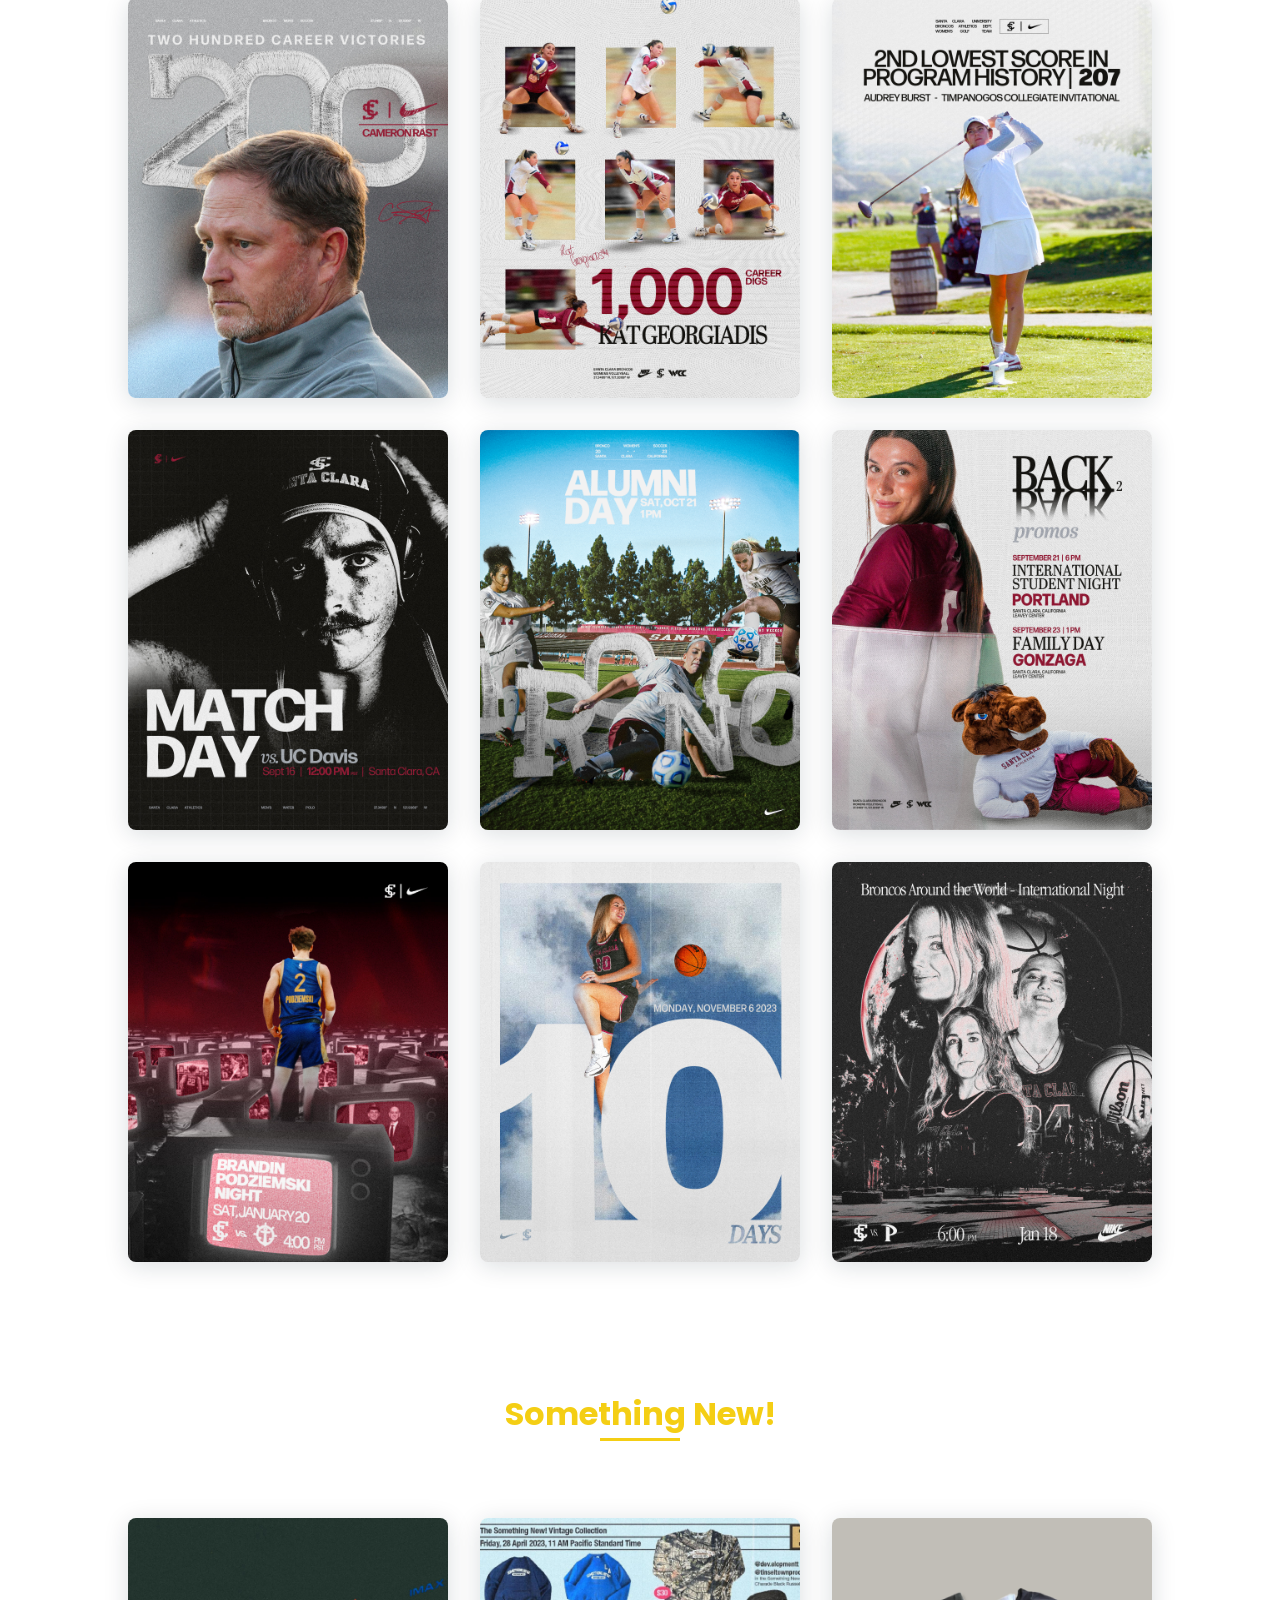
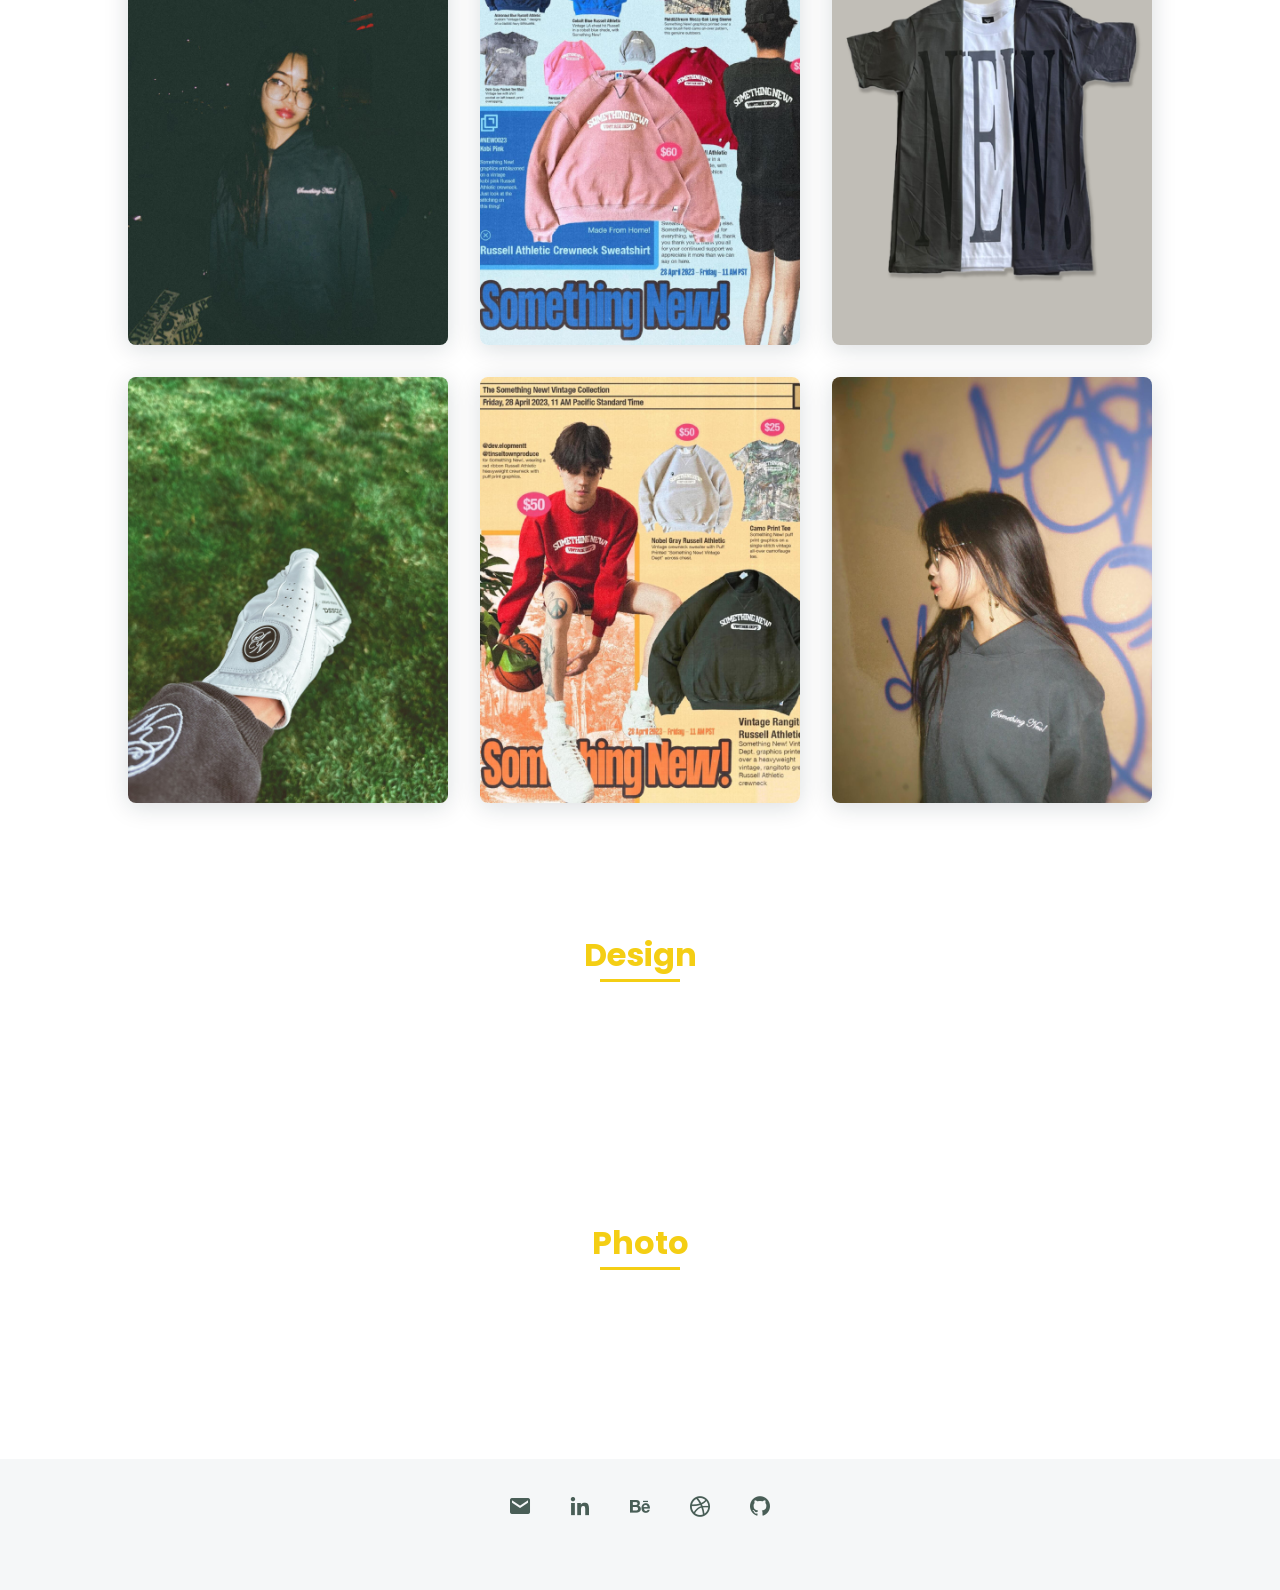
==== commit e4b85a01: "Merge branch 'main' of https://github.com/calvinwlim/calvin" ====
--- a/index.html
+++ b/index.html
@@ -69,7 +69,7 @@
                     </div>
                     <div>
                         <h2 class="about__subtitle">Calvin</h2>
-                        <p class="about__text">I am a Bay Area based developer and designer When I'm not working on all that, I like to cook and eat, play basketball, volunteer with cats, sketch comic characters, and read books (<a href="https://www.goodreads.com/lebron" target="_blank">Goodreads</a>). I'm studying Spanish and Vietnamese currently (<a href="https://www.duolingo.com/profile/lebronofduolingo" target="_blank">Duolingo</a>). I love martial arts, I've been boxing competitively since I was 13 years old and lately have been practicing Brazilian Jiu Jitsu. I'm attending Santa Clara University, studying Computer Science and Studio Art. I work with their Division One NCAA athletics program there, making cool stuff for the teams. I'm also currently working on my design studio, 'ENV|Spilled Ink', the clothing & lifestyle brand, 'Something New!' (<a href="https://somethingnew.one/" target="_blank">here</a>), associated with it, freelance photography, and a lot more personal projects. Expect much more to come! Feel free to check out my <a href="./assets/Calvin Lim - Resume.pdf"  target="_blank">Resume</a>, reach out to me on <a href="www.linkedin.com/in/calvinwlim/" target="_blank">LinkedIn</a>, or send me an <a href="mailto:wlcalvin3@gmail.com" target="_blank">Email</a>!</p>            
+                        <p class="about__text">I am a Bay Area based developer and designer When I'm not working on all that, I like to read (<a href="https://www.goodreads.com/lebron" target="_blank">Goodreads</a>). I like Yelping and leaving reviews on movies (not in like a serious way). I enjoy basketball, boxing,  Brazilian jiu-jitsu, and running. I also like producing music and beats and playing the drums. I'm attending Santa Clara University, studying Computer Science and Studio Art. I work with their Division One NCAA athletics program there, making cool stuff for the teams. I'm also currently working on my design studio, 'ENV|Spilled Ink', the clothing & lifestyle brand, 'Something New!' (<a href="https://somethingnew.one/" target="_blank">here</a>), associated with it, freelance photography, and a lot more personal projects. Expect much more to come! Feel free to check out my <a href="./assets/Calvin Lim - Resume.pdf"  target="_blank">Resume</a>, reach out to me on <a href="www.linkedin.com/in/calvinwlim/" target="_blank">LinkedIn</a>, or send me an <a href="mailto:wlcalvin3@gmail.com" target="_blank">Email</a>!</p>            
                     </div>                                   
                 </div>
             </section>
@@ -165,6 +165,12 @@
                 <h2 class="section-title">Development</h2>
 
                 <div class="work__container bd-grid">
+                    <a href="https://www.ford.com/" target="_blank" class="work__img">
+                        <img src="assets/img/development/work.png" alt="">
+                        <p class="work__text">
+                            As an intern on Team Shelby, we help provide real solutions to real Ford problems through rapid prototyping and experimentation to produce fully fleshed out MVPs for stakeholders.
+                        </p>
+                    </a>
                     <a href="https://inrix.com/" target="_blank" class="work__img">
                         <img src="assets/img/development/work1.jpg" alt="">
                         <p class="work__text">
@@ -175,12 +181,6 @@
                         <img src="assets/img/development/work2.jpg" alt="">
                         <p class="work__text">
                             As the webmaster for Santa Clara's Association for Computing Machinery chapter, I was responsible for keeping their websites up to date. This entailed adding regular content, new features, and server updates.
-                        </p>
-                    </a>
-                    <a class="work__img">
-                        <img src="assets/img/development/work3.jpg" alt="">
-                        <p class="work__text">
-                            Santa Clara University's curriculum preaches education as a whole, mind, body, & soul. Here I broaden my abilities as both a software engineer and a designer, as well as focusing on my soft skills and growth as a person.
                         </p>
                     </a>
                 </div>
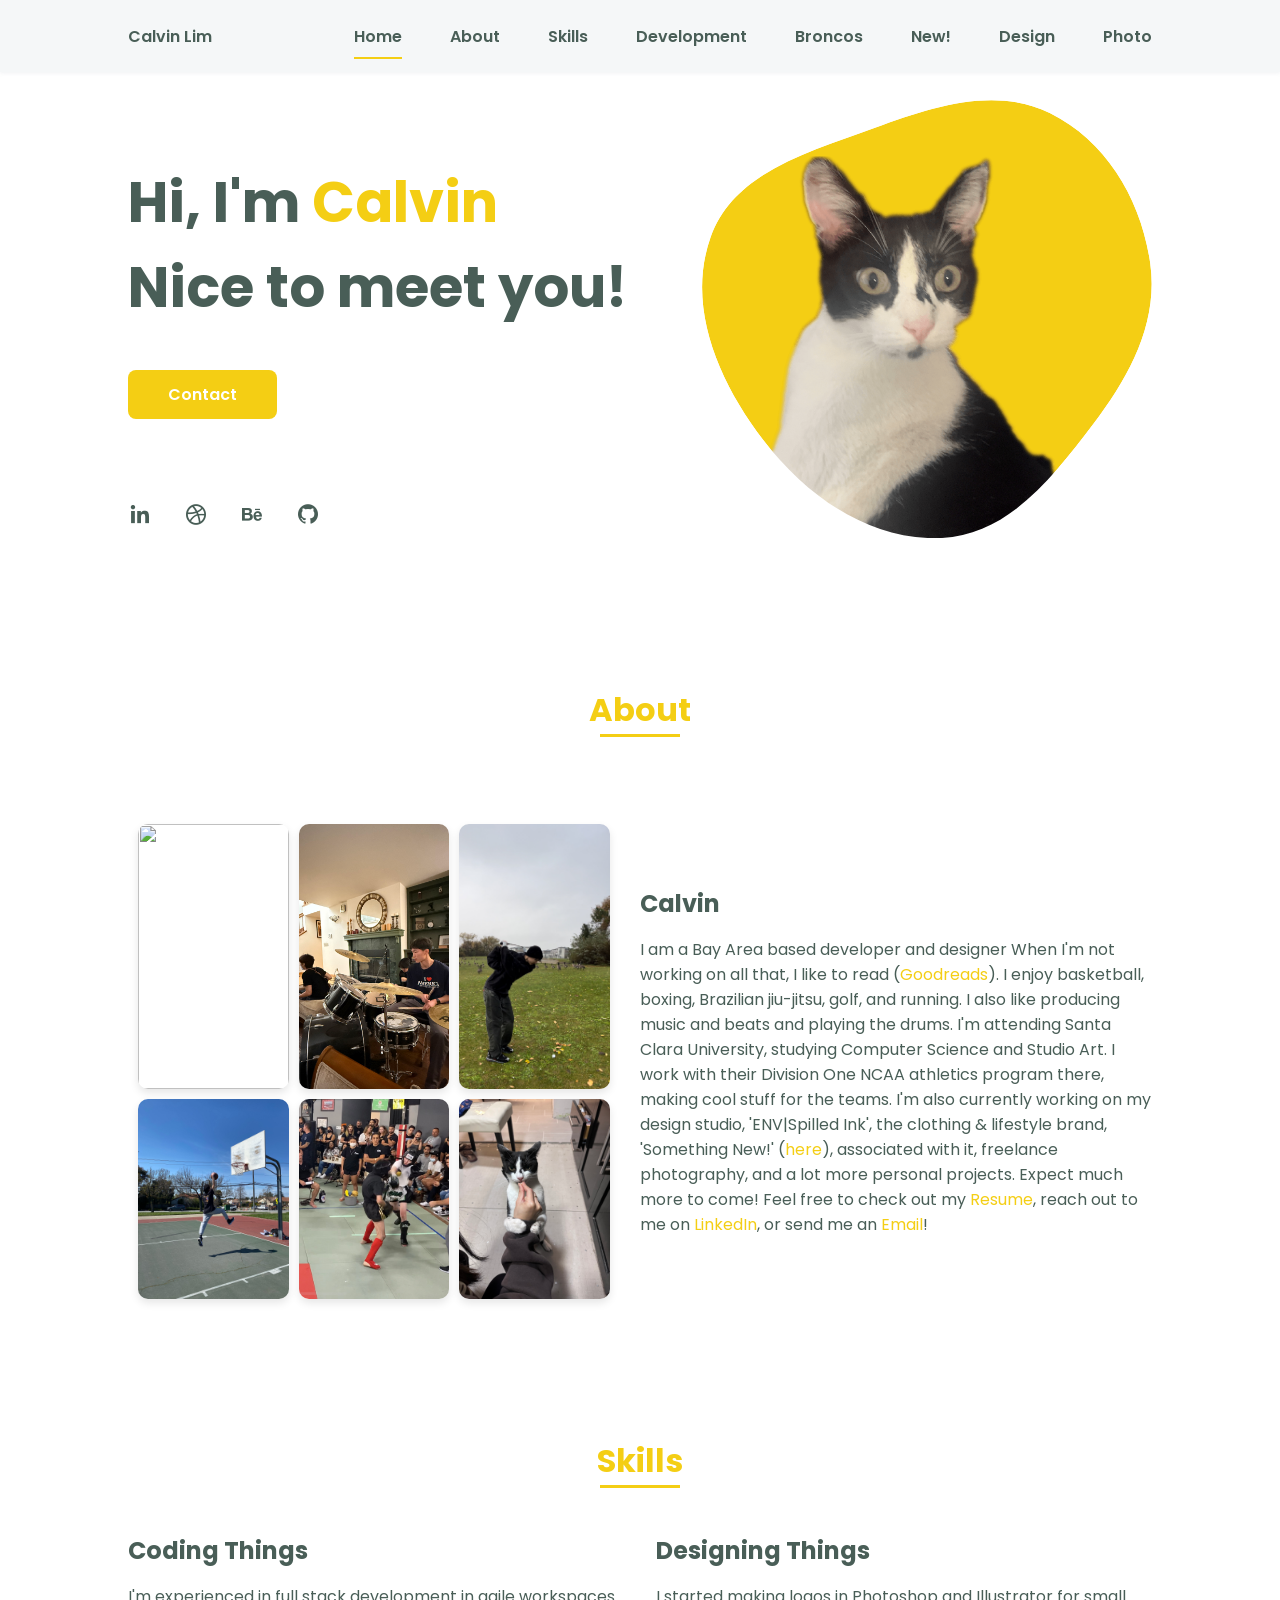
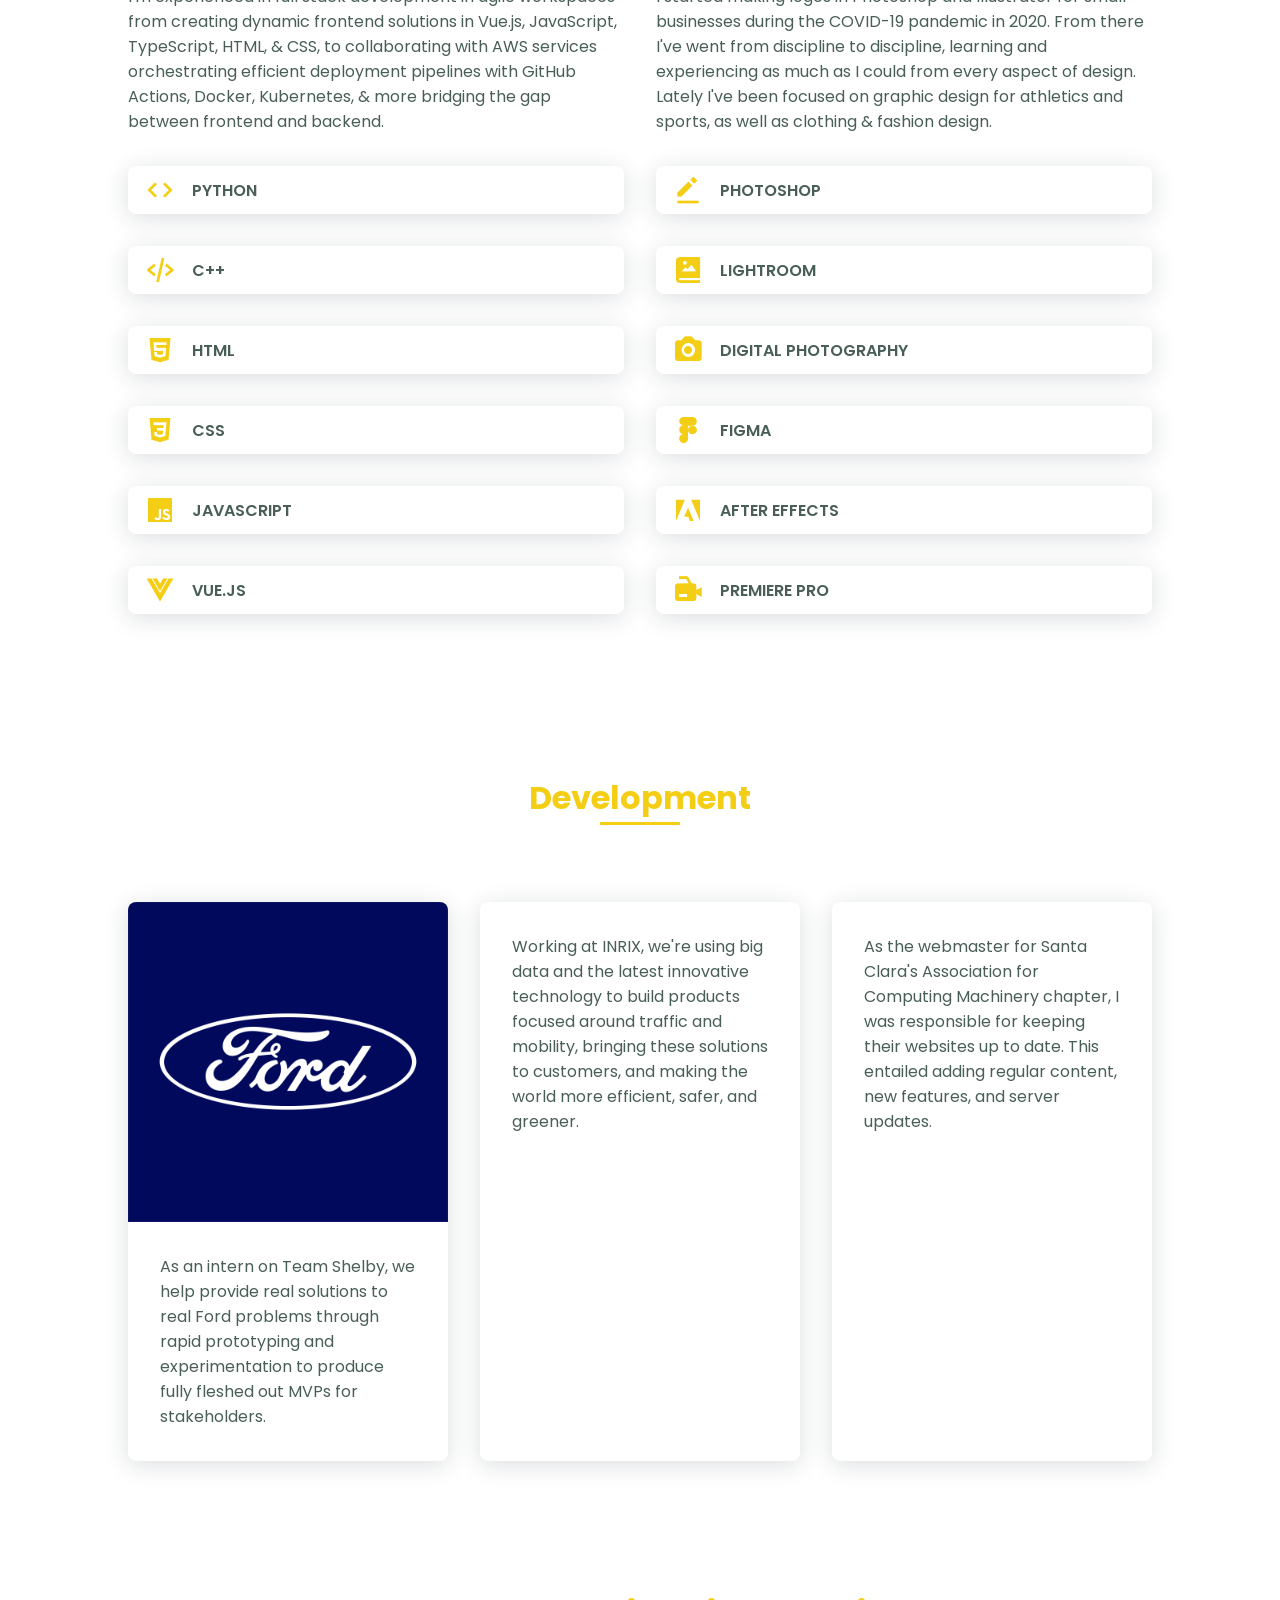
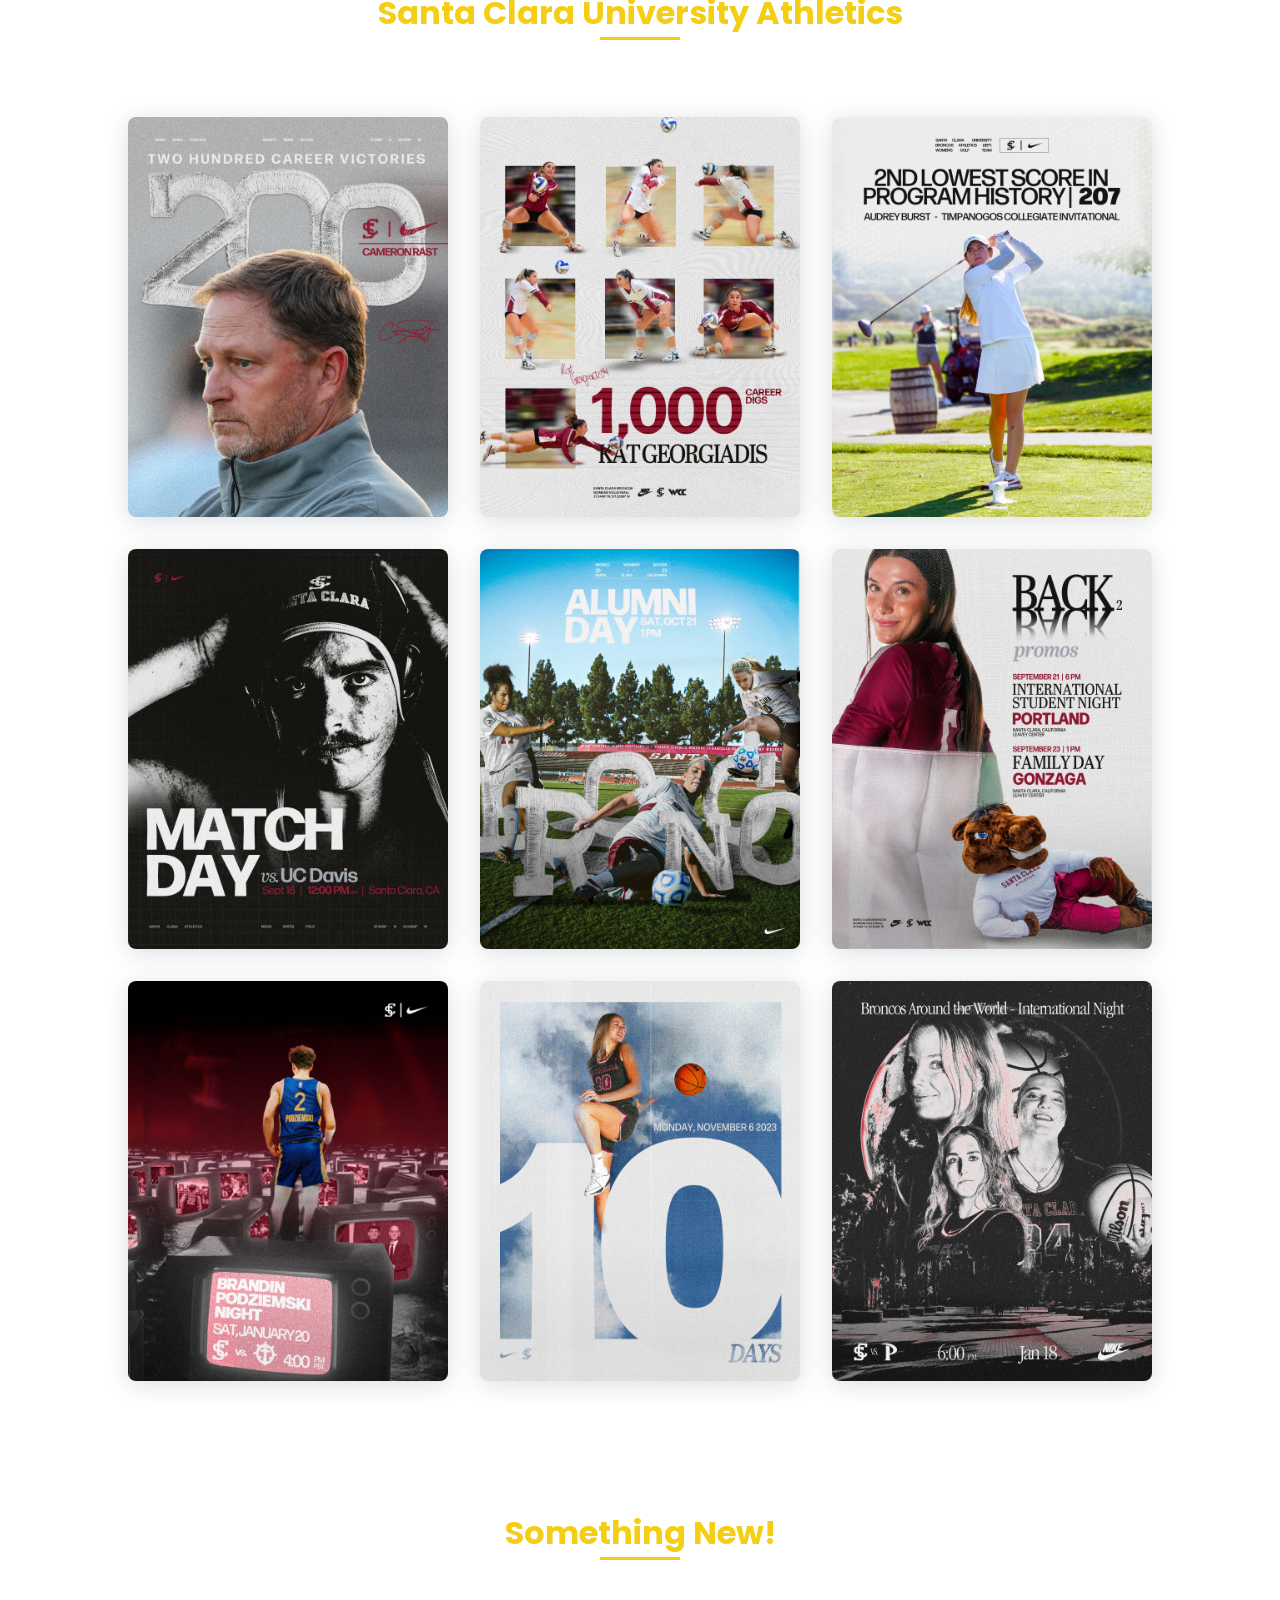
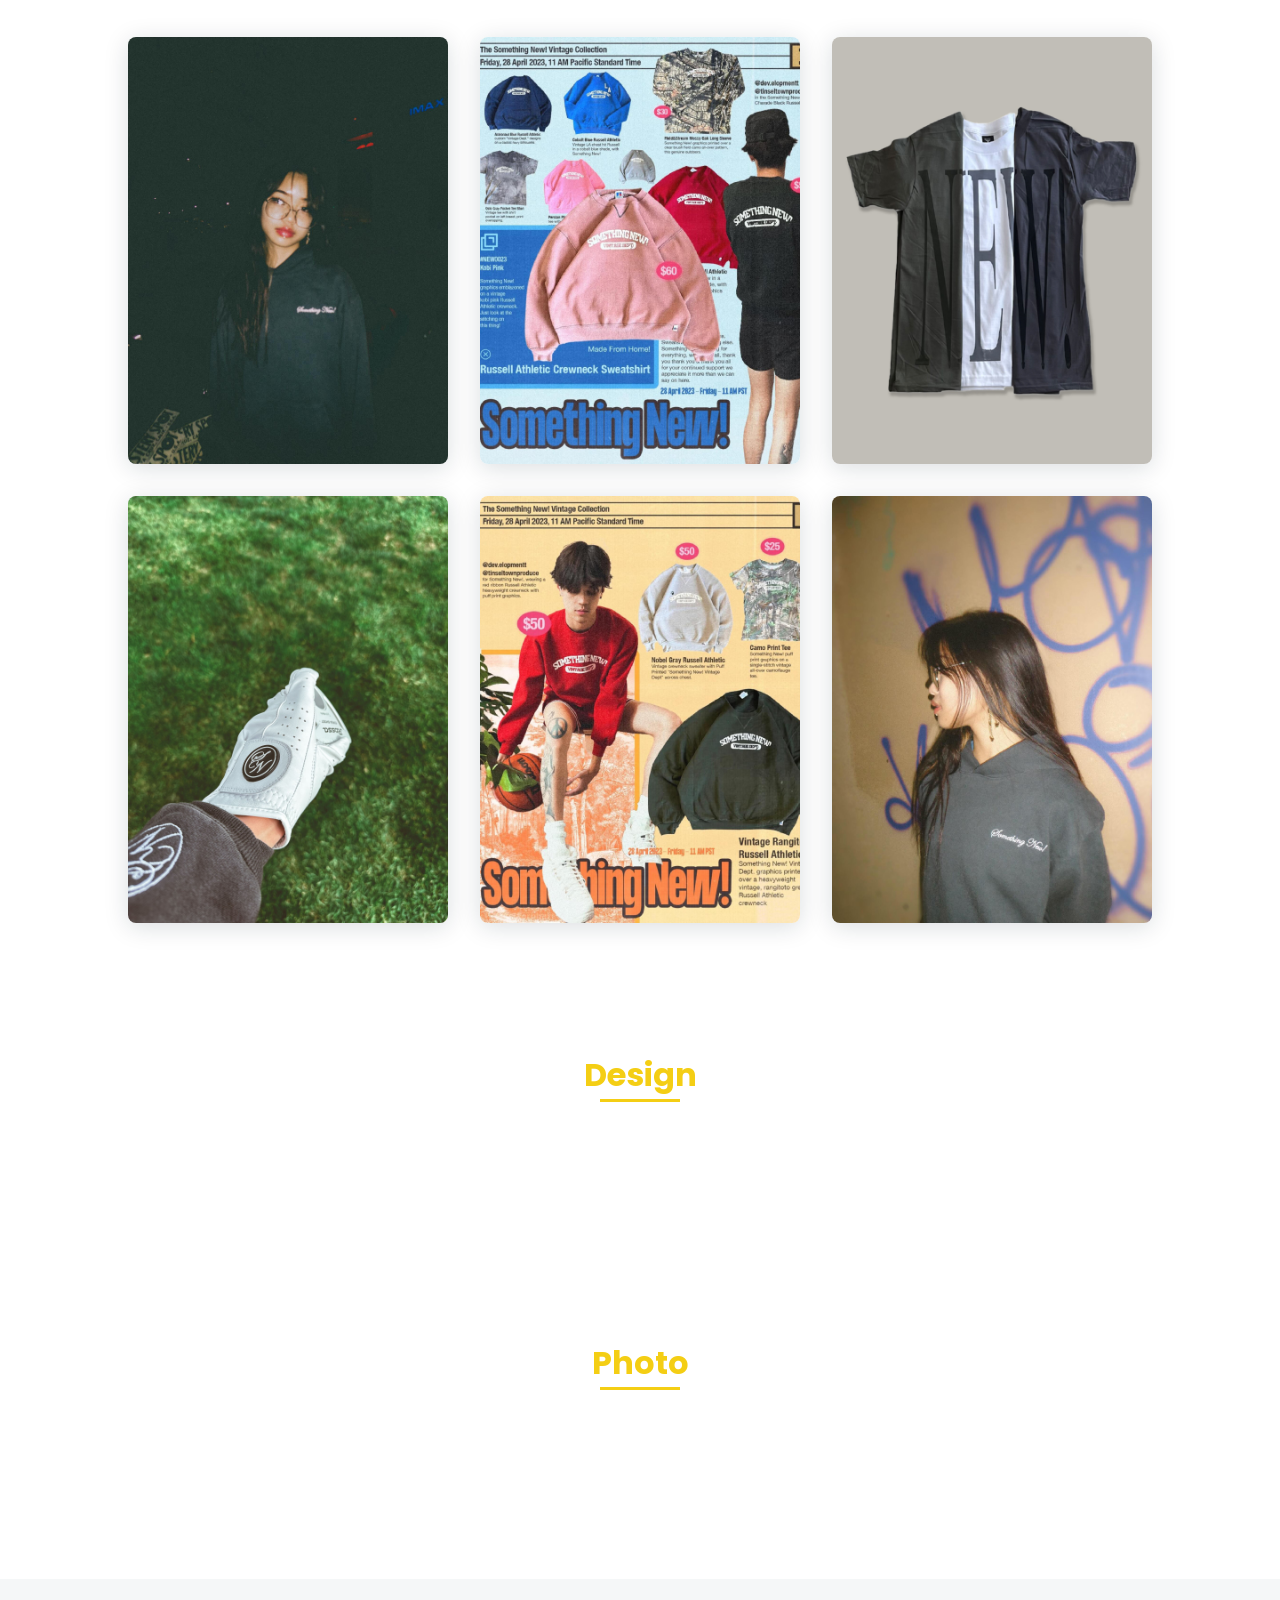
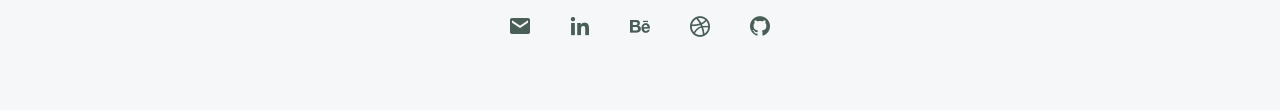
==== commit 0076bf70: "Photo gallery" ====
--- a/index.html
+++ b/index.html
@@ -64,12 +64,29 @@
             <section class="about section " id="about">
                 <h2 class="section-title">About</h2>
                 <div class="about__container bd-grid">
-                    <div class="about__img">
-                        <img src="assets/img/me.png" alt="">
+                    <div class="about__gallery">
+                        <div class="gallery__item">
+                            <img src="assets/img/headshot.jpg" class="gallery__img">
+                        </div>
+                        <div class="gallery__item">
+                            <img src="assets/img/drum.jpg" class="gallery__img">
+                        </div>
+                        <div class="gallery__item">
+                            <img src="assets/img/golf.jpg" class="gallery__img">
+                        </div>
+                        <div class="gallery__item">
+                            <img src="assets/img/ball.jpg" class="gallery__img">
+                        </div>
+                        <div class="gallery__item">
+                            <img src="assets/img/box.jpg" class="gallery__img">
+                        </div>
+                        <div class="gallery__item">
+                            <img src="assets/img/cat.jpg" class="gallery__img">
+                        </div>
                     </div>
                     <div>
                         <h2 class="about__subtitle">Calvin</h2>
-                        <p class="about__text">I am a Bay Area based developer and designer When I'm not working on all that, I like to read (<a href="https://www.goodreads.com/lebron" target="_blank">Goodreads</a>). I like Yelping and leaving reviews on movies (not in like a serious way). I enjoy basketball, boxing,  Brazilian jiu-jitsu, and running. I also like producing music and beats and playing the drums. I'm attending Santa Clara University, studying Computer Science and Studio Art. I work with their Division One NCAA athletics program there, making cool stuff for the teams. I'm also currently working on my design studio, 'ENV|Spilled Ink', the clothing & lifestyle brand, 'Something New!' (<a href="https://somethingnew.one/" target="_blank">here</a>), associated with it, freelance photography, and a lot more personal projects. Expect much more to come! Feel free to check out my <a href="./assets/Calvin Lim - Resume.pdf"  target="_blank">Resume</a>, reach out to me on <a href="www.linkedin.com/in/calvinwlim/" target="_blank">LinkedIn</a>, or send me an <a href="mailto:wlcalvin3@gmail.com" target="_blank">Email</a>!</p>            
+                        <p class="about__text">I am a Bay Area based developer and designer When I'm not working on all that, I like to read (<a href="https://www.goodreads.com/lebron" target="_blank">Goodreads</a>). I enjoy basketball, boxing,  Brazilian jiu-jitsu, golf, and running. I also like producing music and beats and playing the drums. I'm attending Santa Clara University, studying Computer Science and Studio Art. I work with their Division One NCAA athletics program there, making cool stuff for the teams. I'm also currently working on my design studio, 'ENV|Spilled Ink', the clothing & lifestyle brand, 'Something New!' (<a href="https://somethingnew.one/" target="_blank">here</a>), associated with it, freelance photography, and a lot more personal projects. Expect much more to come! Feel free to check out my <a href="./assets/Calvin Lim - Resume.pdf"  target="_blank">Resume</a>, reach out to me on <a href="www.linkedin.com/in/calvinwlim/" target="_blank">LinkedIn</a>, or send me an <a href="mailto:wlcalvin3@gmail.com" target="_blank">Email</a>!</p>            
                     </div>                                   
                 </div>
             </section>
--- a/assets/css/styles.css
+++ b/assets/css/styles.css
@@ -228,7 +228,6 @@
   width: 360px;
 }
 
-/*BUTTONS*/
 .button {
   display: inline-block;
   background-color: var(--first-color);
@@ -243,7 +242,6 @@
   box-shadow: 0px 10px 36px rgba(0, 0, 0, 0.15);
 }
 
-/* ===== ABOUT =====*/
 .about__container {
   row-gap: 2rem;
   text-align: center;
@@ -253,13 +251,29 @@
   margin-bottom: var(--mb-2);
 }
 
-.about__img {
-  justify-self: center;
-}
-
-.about__img img {
-  width: 200px;
-  border-radius: .5rem;
+.about__gallery {
+  display: grid;
+  grid-template-columns: repeat(auto-fit, minmax(150px, 1fr));
+  gap: 10px;
+  padding: 10px;
+  padding-right: 30px;
+}
+
+.gallery__item {
+  position: relative;
+  overflow: hidden;
+  border-radius: 10px;
+  box-shadow: 0 4px 8px rgba(0, 0, 0, 0.1);
+}
+
+.gallery__img {
+  width: 100%;
+  height: 100%;
+  object-fit: cover;
+  transition: transform 0.3s;
+}
+.gallery__img:hover {
+  transform: scale(1.1);
 }
 
 .skills__container {
